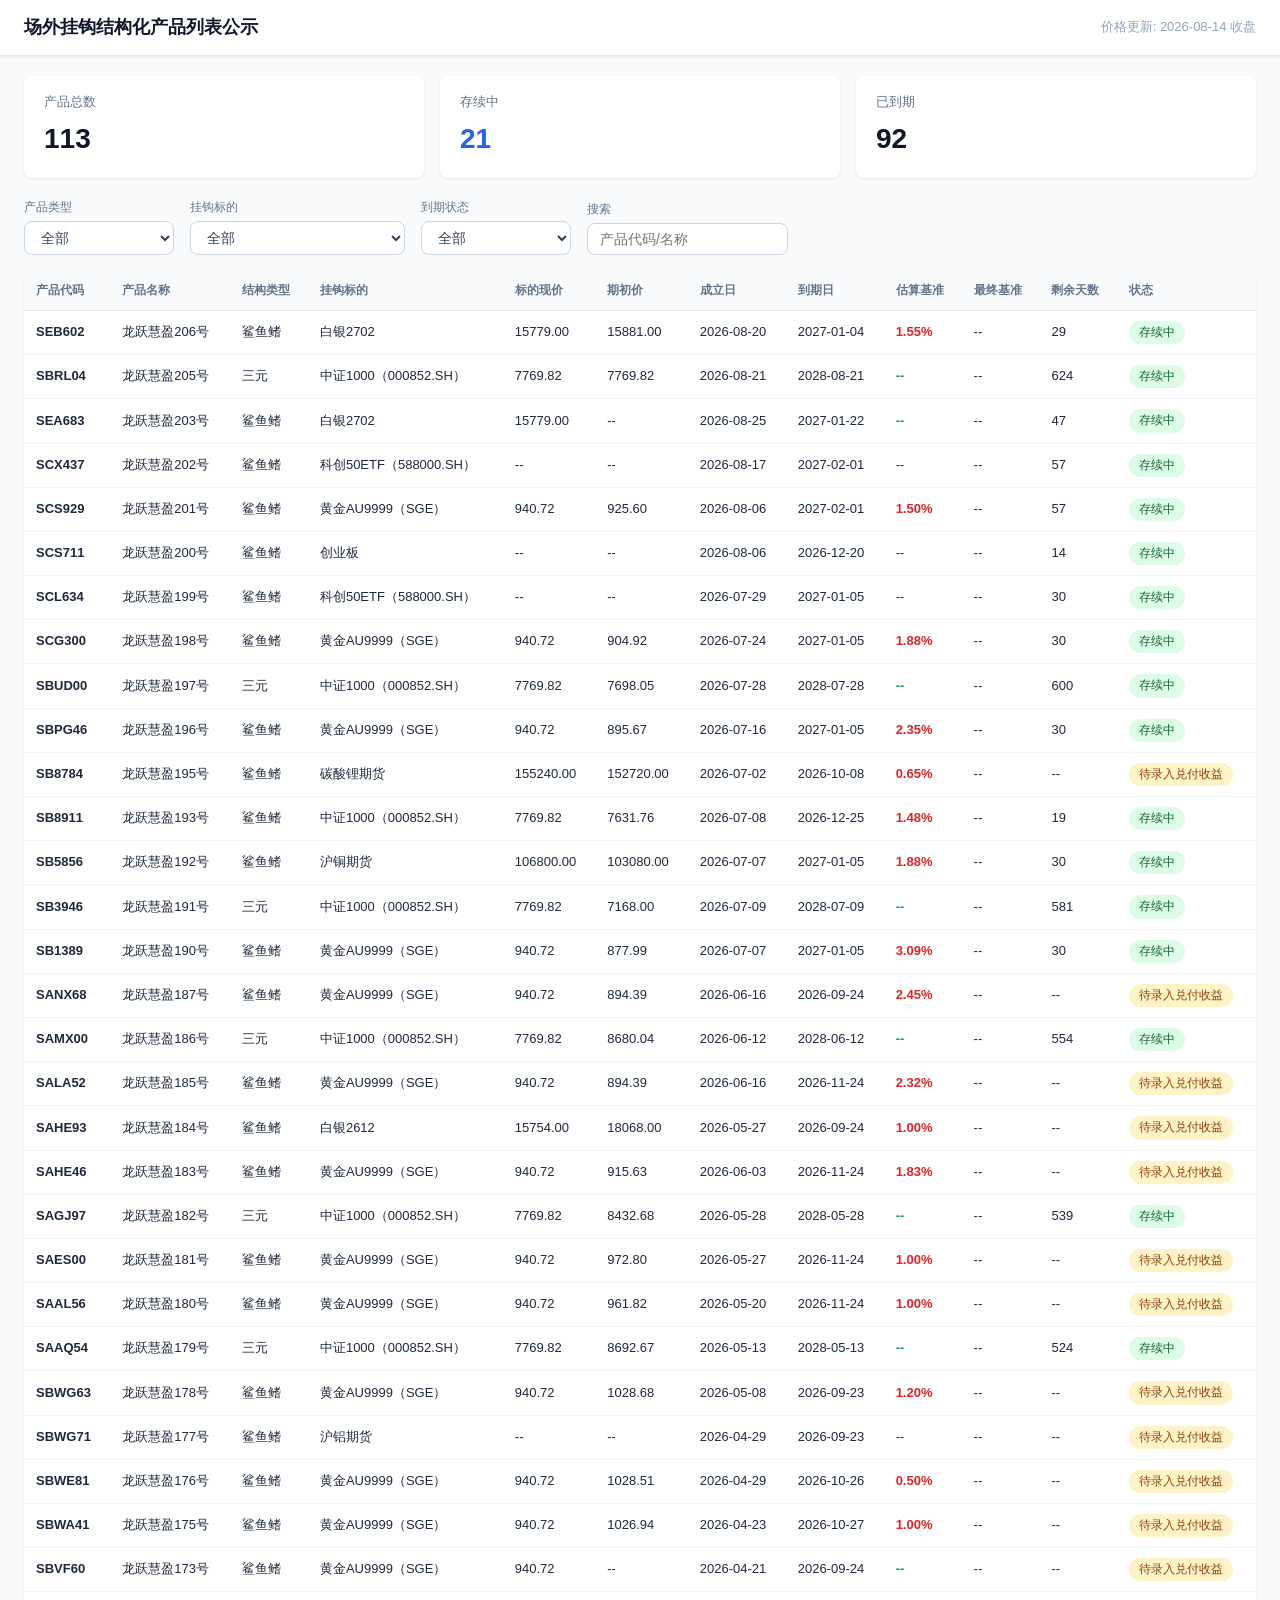
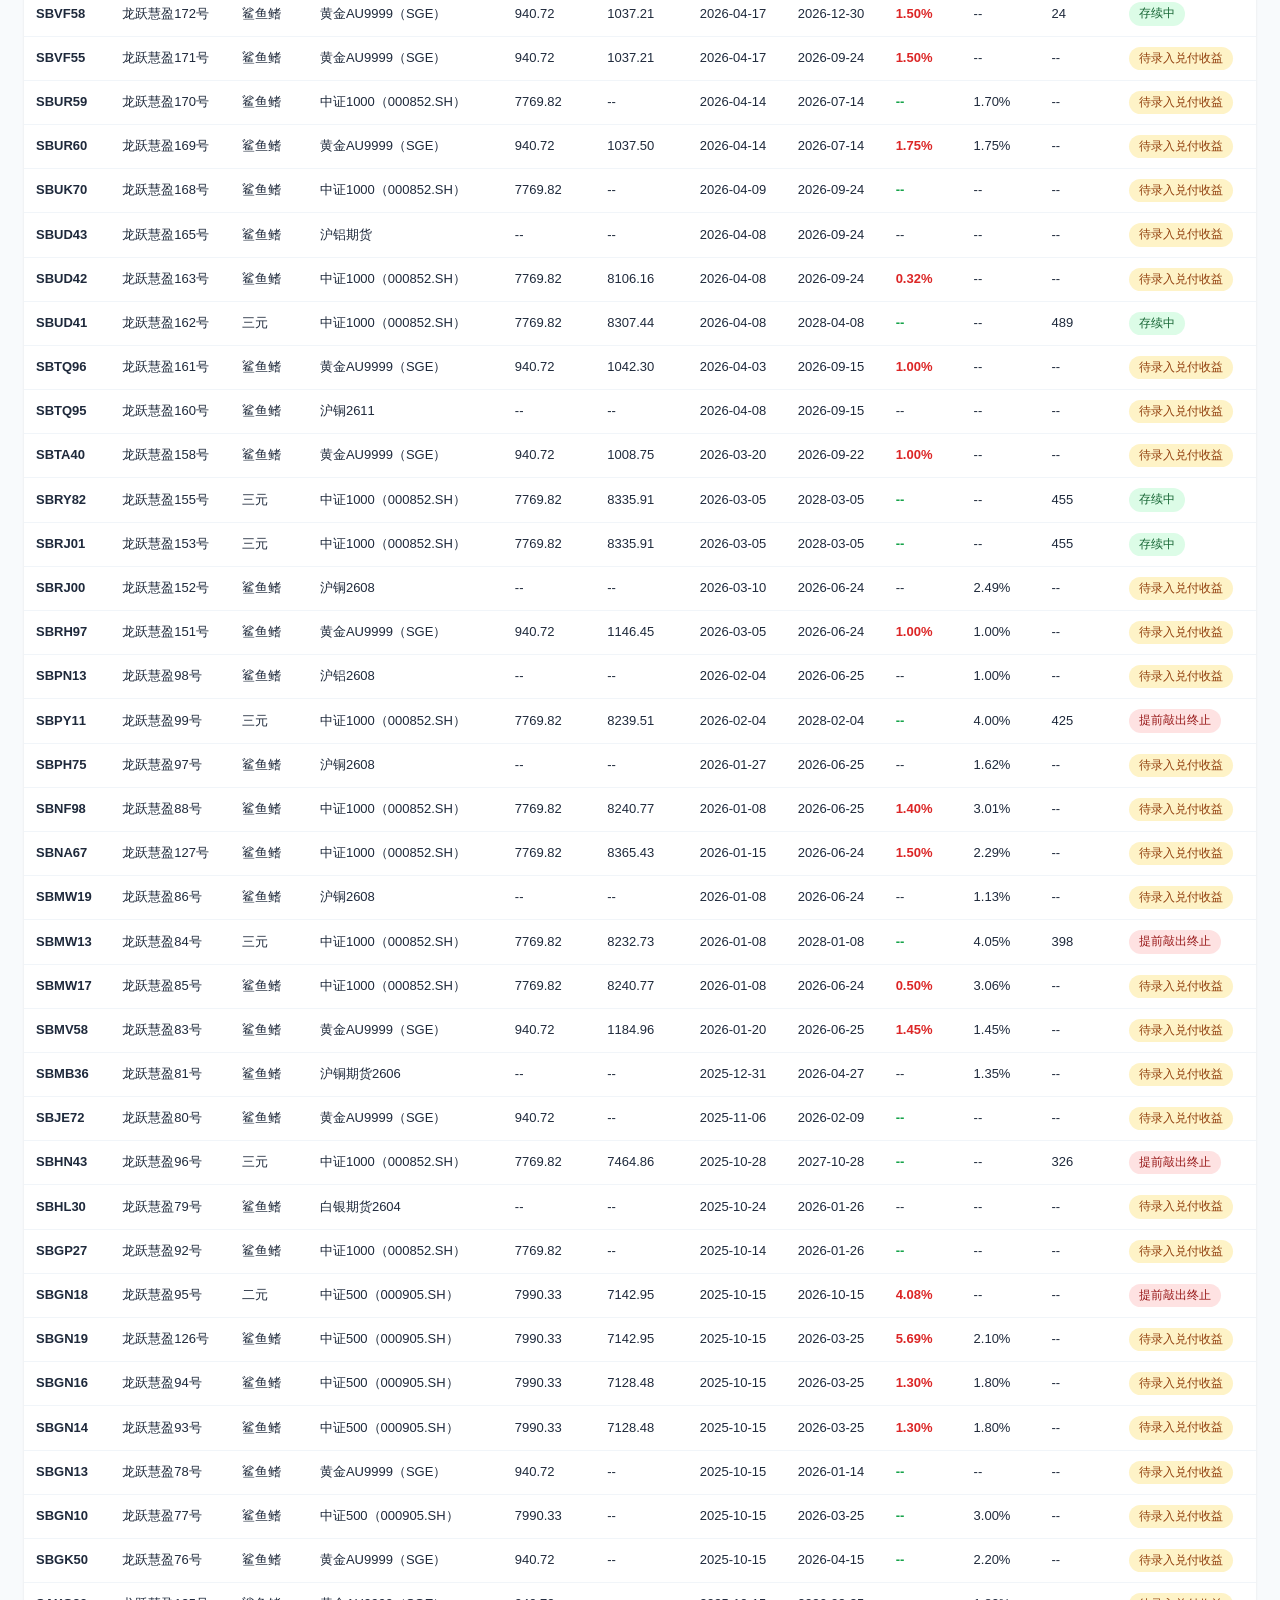
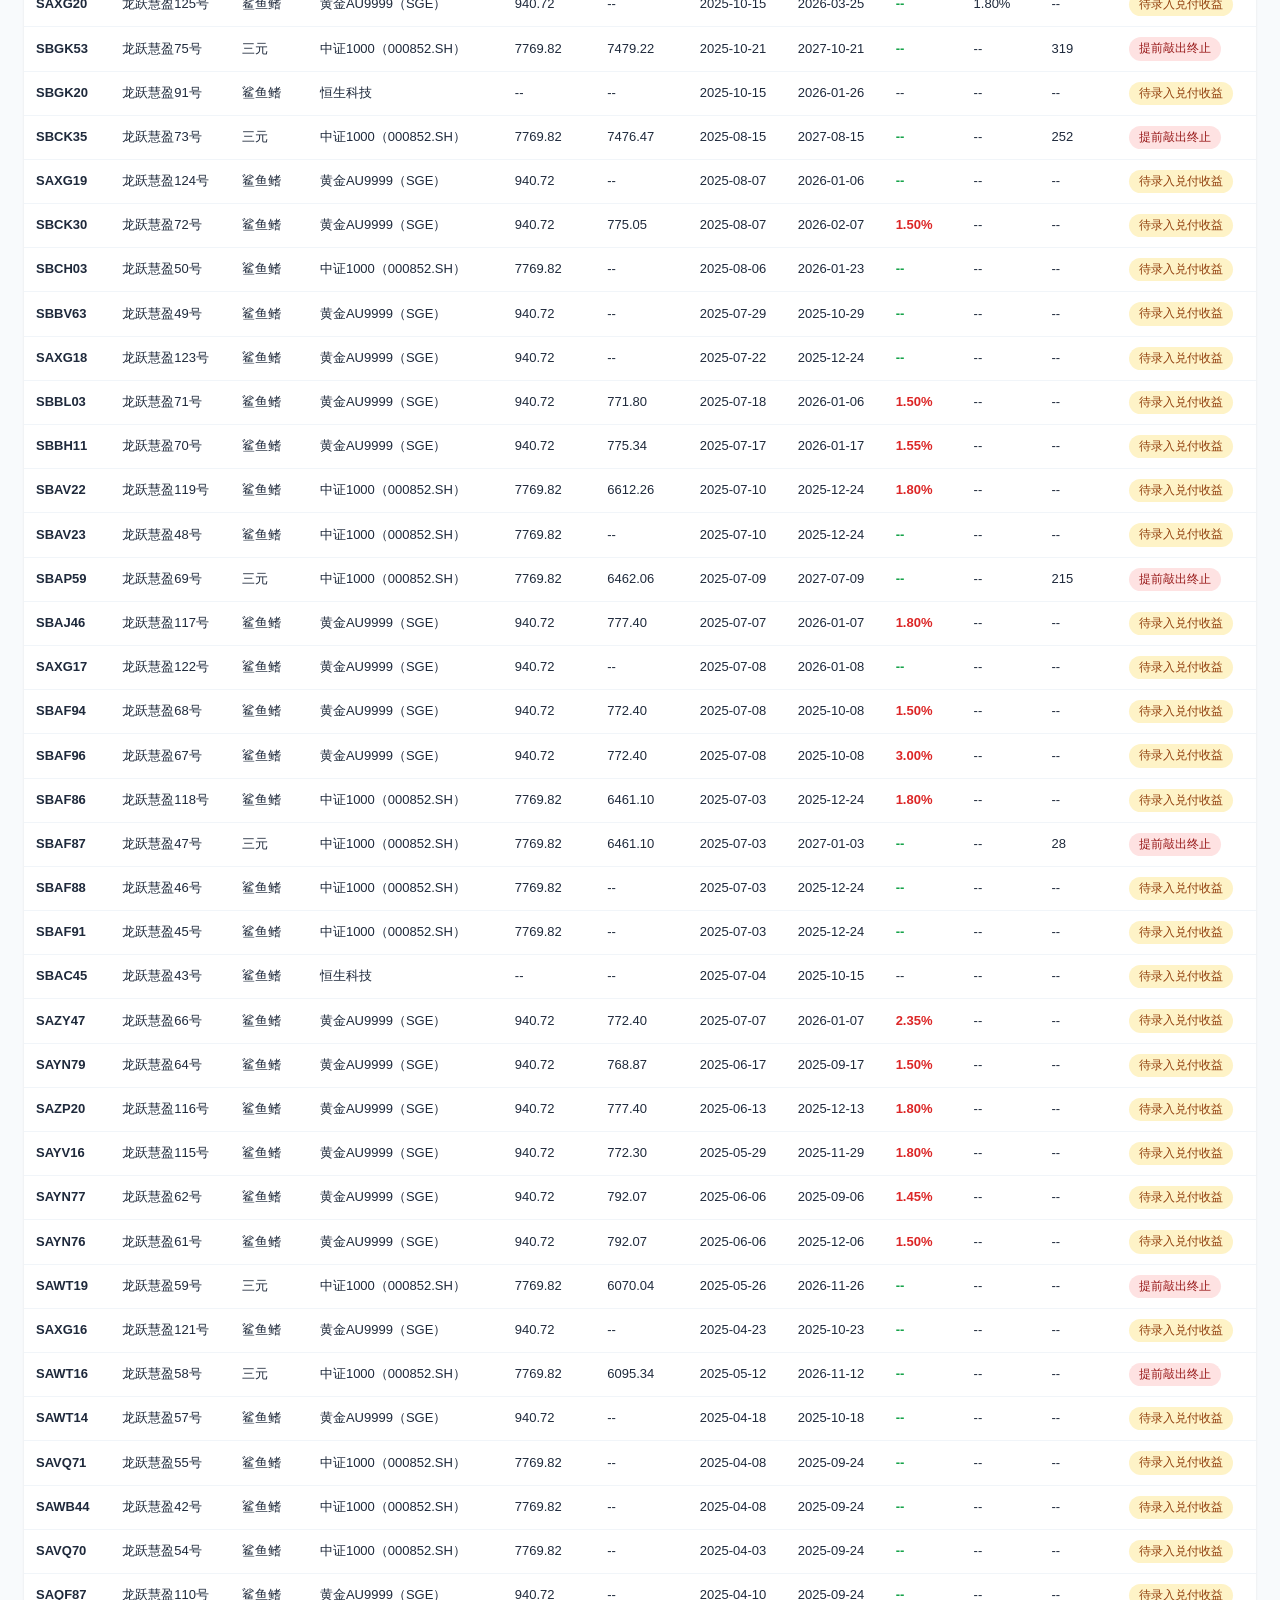
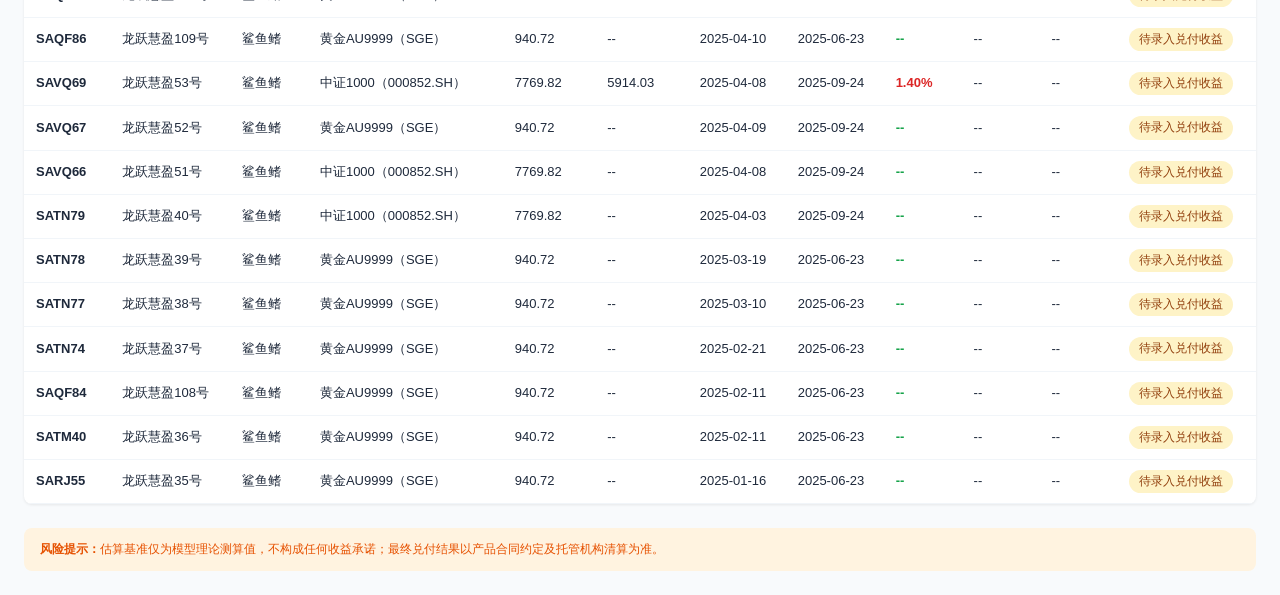
==== frontend/invest/investor_list.html @ 0ec45497 "feat: 投资者列表页UI升级（统计卡片、筛选、排序），详情页增加障碍可视化" ====
<!DOCTYPE html>
<html lang="zh-CN">
<head>
  <meta charset="UTF-8">
  <meta name="viewport" content="width=device-width, initial-scale=1.0">
  <title>产品列表公示</title>
  <style>
    :root {
      --primary:#2563eb;--primary-dark:#1d4ed8;
      --success:#16a34a;--danger:#dc2626;--warning:#f59e0b;
      --g50:#f8fafc;--g100:#f1f5f9;--g200:#e2e8f0;--g300:#cbd5e1;
      --g400:#94a3b8;--g500:#64748b;--g600:#475569;--g700:#334155;
      --g800:#1e293b;--g900:#0f172a;
      --r:8px;--sh:0 1px 3px rgba(0,0,0,.08);--shm:0 4px 6px -1px rgba(0,0,0,.1);
    }
    *{margin:0;padding:0;box-sizing:border-box}
    body{font-family:-apple-system,BlinkMacSystemFont,"Segoe UI","PingFang SC","Microsoft YaHei",sans-serif;background:var(--g50);color:var(--g800);line-height:1.6;min-height:100vh}
    .header{background:#fff;border-bottom:1px solid var(--g200);height:56px;display:flex;align-items:center;justify-content:space-between;padding:0 24px;position:sticky;top:0;z-index:100;box-shadow:var(--sh)}
    .logo{font-size:18px;font-weight:600;color:var(--g900)}
    .header-right{display:flex;align-items:center;gap:12px}
    .update-time{font-size:13px;color:var(--g400)}
    .stats-row{display:grid;grid-template-columns:repeat(3,1fr);gap:16px;padding:20px 24px}
    .stat-card{background:#fff;border-radius:var(--r);padding:16px 20px;box-shadow:var(--sh)}
    .stat-label{font-size:13px;color:var(--g500);margin-bottom:4px}
    .stat-value{font-size:28px;font-weight:700;color:var(--g900)}
    .stat-active{color:var(--primary)}
    .filter-bar{display:flex;gap:16px;padding:0 24px 16px;align-items:flex-end;flex-wrap:wrap}
    .filter-group{display:flex;flex-direction:column;gap:4px}
    .filter-group label{font-size:12px;color:var(--g500);font-weight:500}
    .filter-group select,.filter-group input{padding:7px 12px;border:1px solid var(--g300);border-radius:var(--r);font-size:14px;background:#fff;color:var(--g700);min-width:150px;outline:none}
    .filter-group select:focus,.filter-group input:focus{border-color:var(--primary);box-shadow:0 0 0 3px rgba(37,99,235,.1)}
    .table-section{padding:0 24px 24px;overflow-x:auto}
    .product-table{width:100%;border-collapse:collapse;background:#fff;border-radius:var(--r);overflow:hidden;box-shadow:var(--sh)}
    .product-table th{background:var(--g50);padding:10px 12px;text-align:left;font-size:12px;font-weight:600;color:var(--g500);border-bottom:1px solid var(--g200);cursor:pointer;user-select:none;white-space:nowrap}
    .product-table th:hover{color:var(--primary)}
    .product-table td{padding:10px 12px;font-size:13px;border-bottom:1px solid var(--g100);white-space:nowrap}
    .product-table tbody tr{cursor:pointer;transition:background .2s}
    .product-table tbody tr:hover{background:var(--g50)}
    .empty-msg{text-align:center;color:var(--g400);padding:40px!important;font-size:15px}
    .ret-pos{color:var(--danger);font-weight:600}
    .ret-neg{color:var(--success);font-weight:600}
    .ret-zero{color:var(--g400)}
    .tag{display:inline-block;padding:2px 10px;border-radius:12px;font-size:12px;font-weight:500}
    .tag-green{background:#dcfce7;color:#166534}
    .tag-red{background:#fee2e2;color:#991b1b}
    .tag-yellow{background:#fef3c7;color:#92400e}
    .tag-gray{background:var(--g100);color:var(--g500)}
    .risk-tip{margin:0 24px 24px;padding:12px 16px;background:#fff3e0;border-radius:var(--r);font-size:12px;color:#e65100}
    #loading{text-align:center;padding:60px;color:var(--g400);font-size:15px}
    @media(max-width:768px){.stats-row{grid-template-columns:repeat(2,1fr);gap:10px;padding:12px 16px}.stat-value{font-size:22px}.filter-bar{padding:0 16px 12px}.table-section{padding:0 16px 16px}}
  </style>
</head>
<body>

<header class="header">
  <h1 class="logo">场外挂钩结构化产品列表公示</h1>
  <div class="header-right">
    <span class="update-time" id="updateTime">--</span>
  </div>
</header>

<section class="stats-row">
  <div class="stat-card"><div class="stat-label">产品总数</div><div class="stat-value" id="statTotal">--</div></div>
  <div class="stat-card"><div class="stat-label">存续中</div><div class="stat-value stat-active" id="statActive">--</div></div>
  <div class="stat-card"><div class="stat-label">已到期</div><div class="stat-value" id="statMatured">--</div></div>
</section>

<section class="filter-bar">
  <div class="filter-group"><label>产品类型</label>
    <select id="filterType" onchange="applyFilters()">
      <option value="">全部</option>
      <option value="single_shark">鲨鱼鳍</option>
      <option value="binary">二元</option>
      <option value="three_element">三元</option>
    </select>
  </div>
  <div class="filter-group"><label>挂钩标的</label>
    <select id="filterUnderlying" onchange="applyFilters()">
      <option value="">全部</option>
    </select>
  </div>
  <div class="filter-group"><label>到期状态</label>
    <select id="filterMatured" onchange="applyFilters()">
      <option value="">全部</option>
      <option value="active">存续中</option>
      <option value="matured">已到期</option>
    </select>
  </div>
  <div class="filter-group"><label>搜索</label>
    <input type="text" id="filterSearch" placeholder="产品代码/名称" oninput="applyFilters()">
  </div>
</section>

<section class="table-section">
  <table class="product-table">
    <thead><tr>
      <th onclick="sortTable('product_code')">产品代码</th>
      <th onclick="sortTable('product_name')">产品名称</th>
      <th onclick="sortTable('product_type')">结构类型</th>
      <th onclick="sortTable('underlying')">挂钩标的</th>
      <th onclick="sortTable('underlying_price')">标的现价</th>
      <th onclick="sortTable('initial_price')">期初价</th>
      <th onclick="sortTable('establish_date')">成立日</th>
      <th onclick="sortTable('contract_maturity_date')">到期日</th>
      <th onclick="sortTable('estimated_return')">估算基准</th>
      <th onclick="sortTable('performance_base')">最终基准</th>
      <th onclick="sortTable('days_to_maturity')">剩余天数</th>
      <th onclick="sortTable('status')">状态</th>
    </tr></thead>
    <tbody id="tableBody"><tr><td colspan="12" class="empty-msg">加载中...</td></tr></tbody>
  </table>
</section>

<div class="risk-tip">
  <strong>风险提示：</strong>估算基准仅为模型理论测算值，不构成任何收益承诺；最终兑付结果以产品合同约定及托管机构清算为准。
</div>

<script type="module">
  import {
    getProductStatusInfo,
    formatPercentShow,
    formatPriceShow,
    getEstimatedDisplay,
    formatUnderlying,
    formatProductName,
    isProductMatured
  } from "../../backend/common.util.js";
  import { TYPE_LABEL } from "../../backend/constant.js";

  let productsData = { products: [], underlyings: {} };
  let prices = {};
  let initialPrices = {};
  let displayList = [];
  let currentSort = { field: '', asc: true };

  // 获取标的akshare代码
  function getUnderlyingCode(name) {
    if (productsData.underlyings[name]?.code) return productsData.underlyings[name].code;
    return null;
  }

  // 加载数据
  async function loadData() {
    try {
      const prodResp = await fetch('../../backend/products.json?t=' + Date.now());
      if (prodResp.ok) productsData = await prodResp.json();

      const priceResp = await fetch('../../backend/prices.json?t=' + Date.now());
      if (priceResp.ok) prices = await priceResp.json();

      const initResp = await fetch('../../backend/initial_prices.json?t=' + Date.now());
      if (initResp.ok) initialPrices = await initResp.json();

      // 显示更新时间
      const priceTime = Object.values(prices)[0]?.time;
      if (priceTime) document.getElementById('updateTime').textContent = '价格更新: ' + priceTime;
    } catch(e) {
      console.warn('加载数据失败:', e);
    }
  }

  // 计算剩余天数
  function calcDaysToMaturity(maturityDate) {
    if (!maturityDate) return null;
    const today = new Date();
    const mature = new Date(maturityDate);
    const diff = Math.ceil((mature - today) / (1000 * 60 * 60 * 24));
    return diff > 0 ? diff : null;
  }

  // 构建标的筛选器
  function buildUnderlyingFilter() {
    const names = [...new Set(productsData.products.map(p => formatUnderlying(p.underlying)))];
    const sel = document.getElementById('filterUnderlying');
    sel.innerHTML = '<option value="">全部</option>' + names.map(n => `<option value="${n}">${n}</option>`).join('');
  }

  // 应用筛选
  function applyFilters() {
    const type = document.getElementById('filterType').value;
    const underlying = document.getElementById('filterUnderlying').value;
    const maturedFilter = document.getElementById('filterMatured').value;
    const search = document.getElementById('filterSearch').value.toLowerCase();
    const today = new Date().toISOString().split('T')[0];

    displayList = productsData.products.map(prod => {
      // 更新价格
      const code = getUnderlyingCode(prod.underlying);
      if (code && prices[code]?.price) prod.underlying_price = prices[code].price;
      if (initialPrices[prod.product_code]?.price) prod.initial_price = initialPrices[prod.product_code].price;
      
      const statusObj = getProductStatusInfo(prod, today);
      const matured = isProductMatured(prod, today);
      
      return {
        ...prod,
        underlying_display: formatUnderlying(prod.underlying),
        initial_price: initialPrices[prod.product_code]?.price || null,
        estimated_return: getEstimatedDisplay(prod, initialPrices[prod.product_code]?.price),
        days_to_maturity: calcDaysToMaturity(prod.contract_maturity_date),
        status: statusObj.text,
        status_class: statusObj.className,
        is_matured: matured
      };
    }).filter(p => {
      if (type && p.product_type !== type) return false;
      if (underlying && p.underlying_display !== underlying) return false;
      if (search && !(`${p.product_code} ${p.product_name}`.toLowerCase().includes(search))) return false;
      if (maturedFilter === 'matured' && !p.is_matured) return false;
      if (maturedFilter === 'active' && p.is_matured) return false;
      return true;
    });

    updateStats();
    renderTable();
  }

  // 更新统计
  function updateStats() {
    const today = new Date().toISOString().split('T')[0];
    const all = productsData.products;
    const total = all.length;
    const matured = all.filter(p => isProductMatured(p, today)).length;
    const active = total - matured;

    document.getElementById('statTotal').textContent = total;
    document.getElementById('statActive').textContent = active;
    document.getElementById('statMatured').textContent = matured;
  }

  // 渲染表格
  function renderTable() {
    const tbody = document.getElementById('tableBody');
    if (!displayList.length) {
      tbody.innerHTML = '<tr><td colspan="12" class="empty-msg">暂无匹配的产品</td></tr>';
      return;
    }

    tbody.innerHTML = displayList.map(p => {
      const estReturn = p.product_type === 'three_element' ? '--' : p.estimated_return;
      const estClass = p.underlying_price > 0 ? (estReturn.includes('-') ? 'ret-neg' : (estReturn === '0.00%' ? 'ret-zero' : 'ret-pos')) : '';
      
      return `<tr onclick="location.href='investor_view.html?code=${p.product_code}'">
        <td><strong>${p.product_code}</strong></td>
        <td>${formatProductName(p.product_name)}</td>
        <td>${TYPE_LABEL[p.product_type] || '--'}</td>
        <td>${p.underlying_display}</td>
        <td>${formatPriceShow(p.underlying_price)}</td>
        <td>${formatPriceShow(p.initial_price)}</td>
        <td>${p.establish_date || '--'}</td>
        <td>${p.contract_maturity_date || '--'}</td>
        <td class="${estClass}">${estReturn}</td>
        <td>${formatPercentShow(p.performance_base)}</td>
        <td>${p.days_to_maturity || '--'}</td>
        <td><span class="tag ${p.status_class}">${p.status}</span></td>
      </tr>`;
    }).join('');
  }

  // 排序
  function sortTable(field) {
    if (currentSort.field === field) {
      currentSort.asc = !currentSort.asc;
    } else {
      currentSort.field = field;
      currentSort.asc = true;
    }

    displayList.sort((a, b) => {
      let va = a[field], vb = b[field];
      if (va === null || va === undefined) va = '';
      if (vb === null || vb === undefined) vb = '';
      if (typeof va === 'string') {
        return currentSort.asc ? va.localeCompare(vb) : vb.localeCompare(va);
      }
      return currentSort.asc ? (va - vb) : (vb - va);
    });

    renderTable();
  }

  // 暴露排序函数到全局
  window.sortTable = sortTable;
  window.applyFilters = applyFilters;

  // 初始化
  await loadData();
  buildUnderlyingFilter();
  applyFilters();
</script>
</body>
</html>
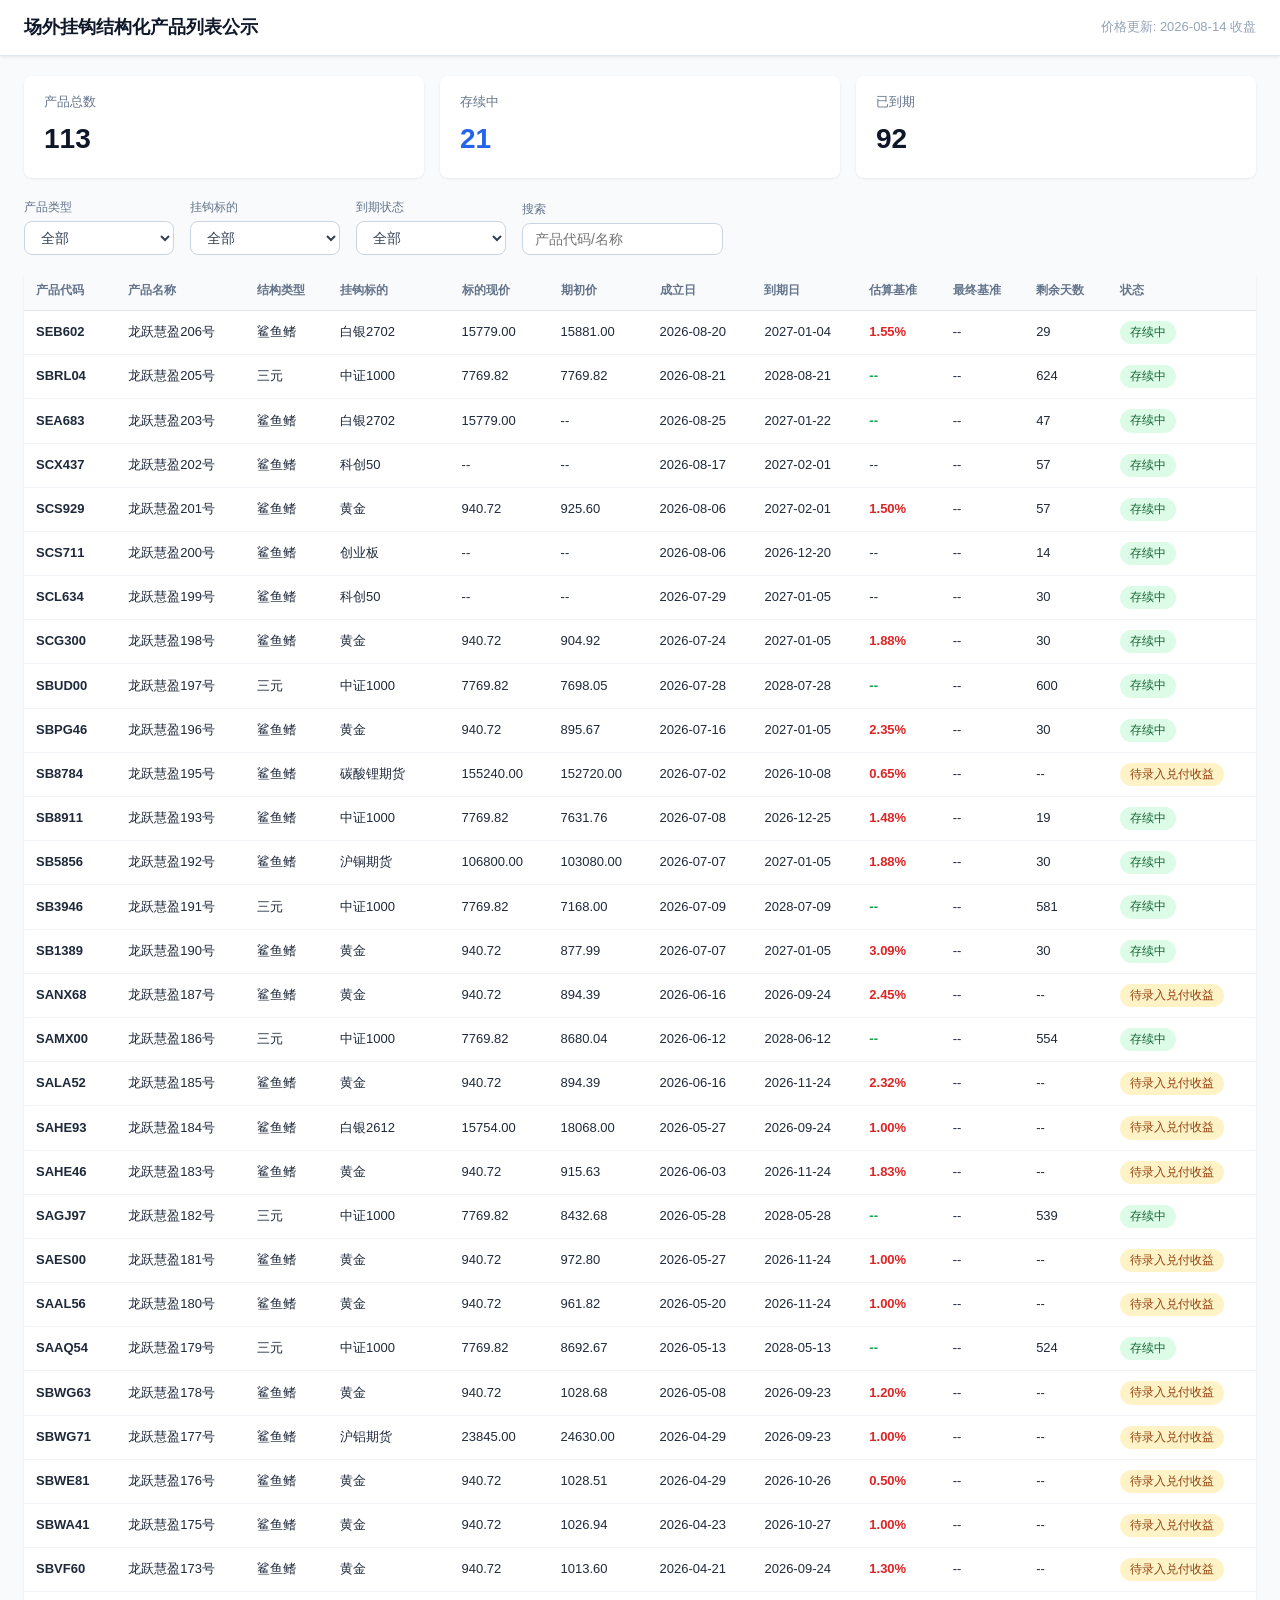
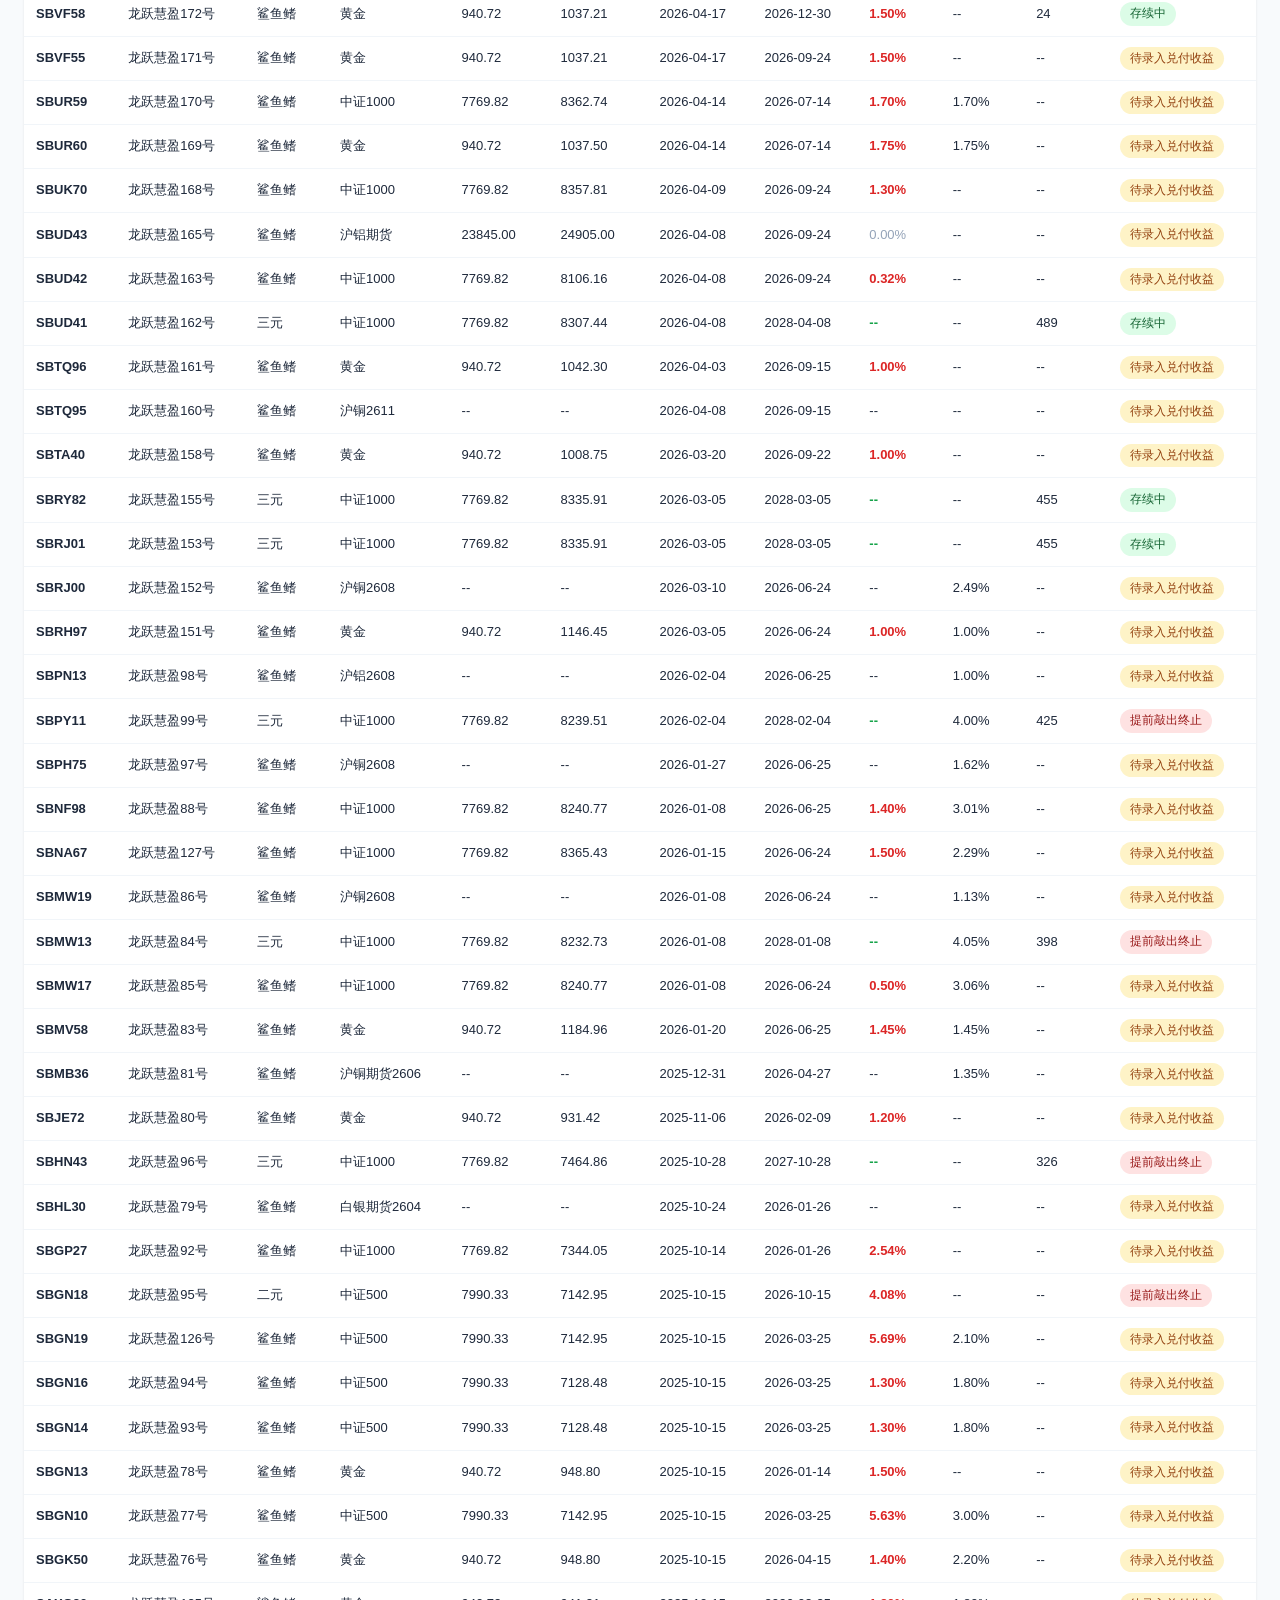
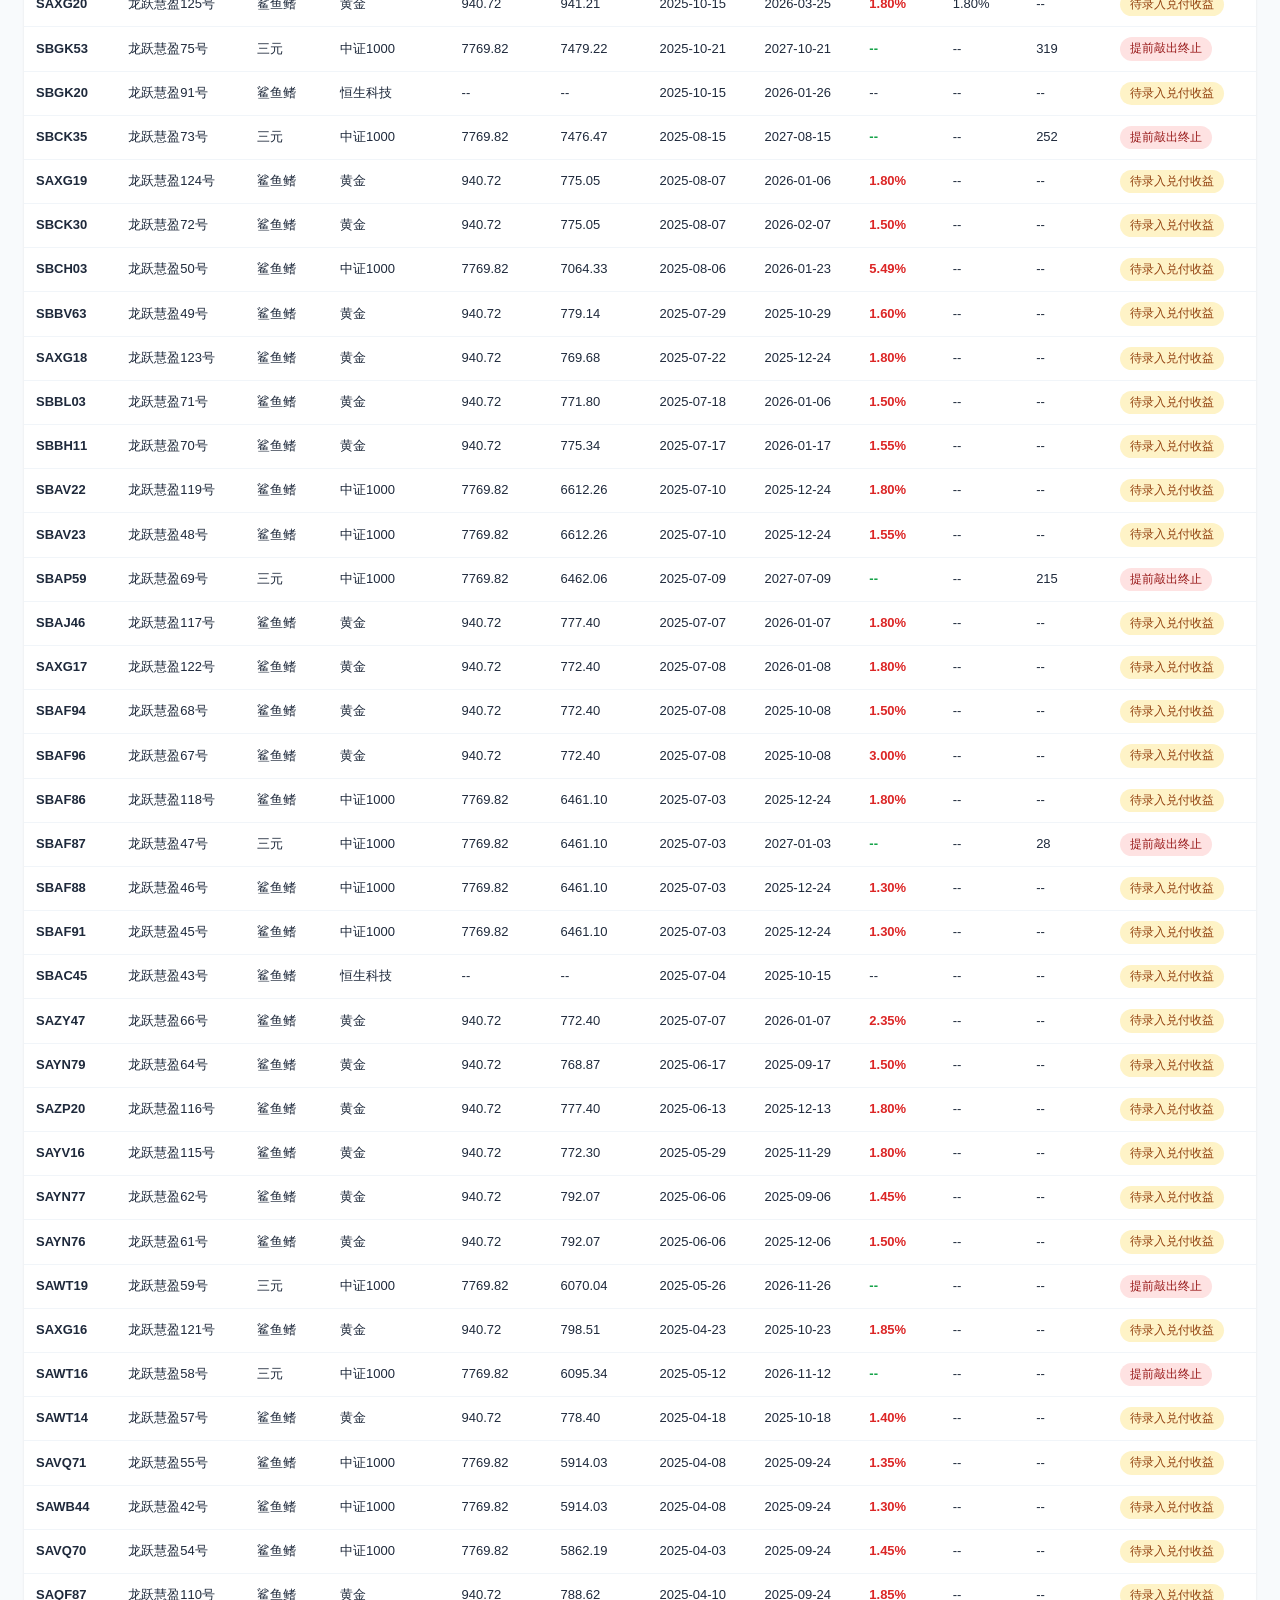
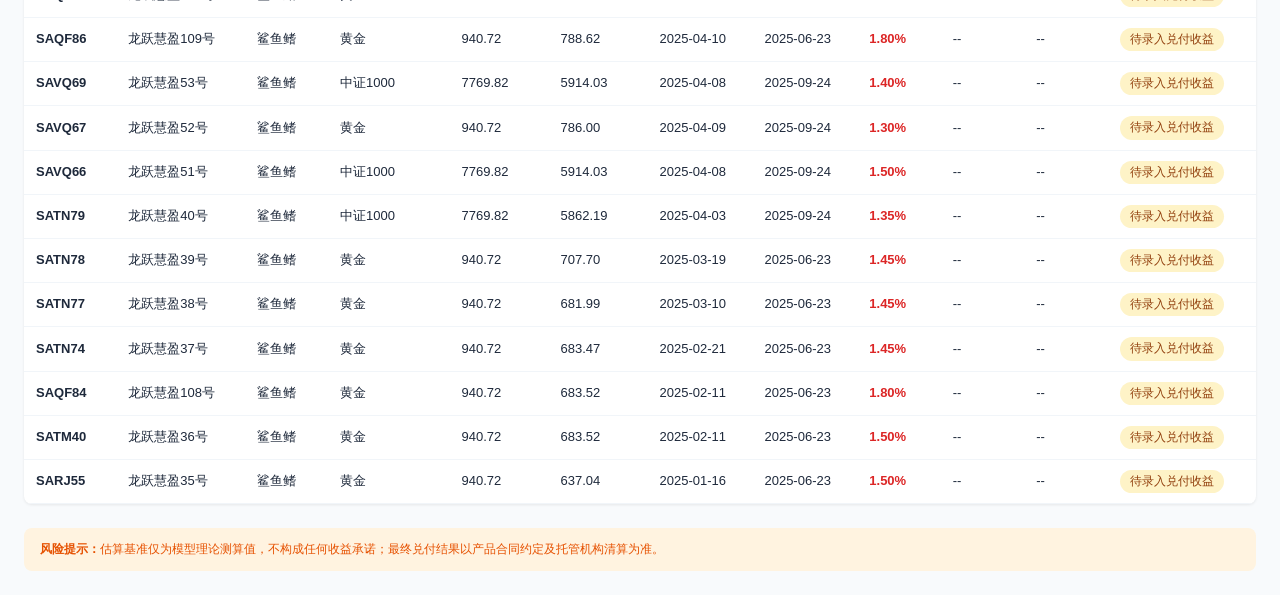
==== commit 7ad8cae7: "fix: 标的展示名去掉括号，修复科创50行情不更新（增加BUILTIN回退查询，标准化underlyings key）" ====
--- a/frontend/invest/investor_list.html
+++ b/frontend/invest/investor_list.html
@@ -125,7 +125,7 @@
     formatProductName,
     isProductMatured
   } from "../../backend/common.util.js";
-  import { TYPE_LABEL } from "../../backend/constant.js";
+  import { TYPE_LABEL, BUILTIN_UNDERLYING_CODES } from "../../backend/constant.js";
 
   let productsData = { products: [], underlyings: {} };
   let prices = {};
@@ -136,6 +136,7 @@
   // 获取标的akshare代码
   function getUnderlyingCode(name) {
     if (productsData.underlyings[name]?.code) return productsData.underlyings[name].code;
+    if (BUILTIN_UNDERLYING_CODES[name]) return BUILTIN_UNDERLYING_CODES[name];
     return null;
   }
 
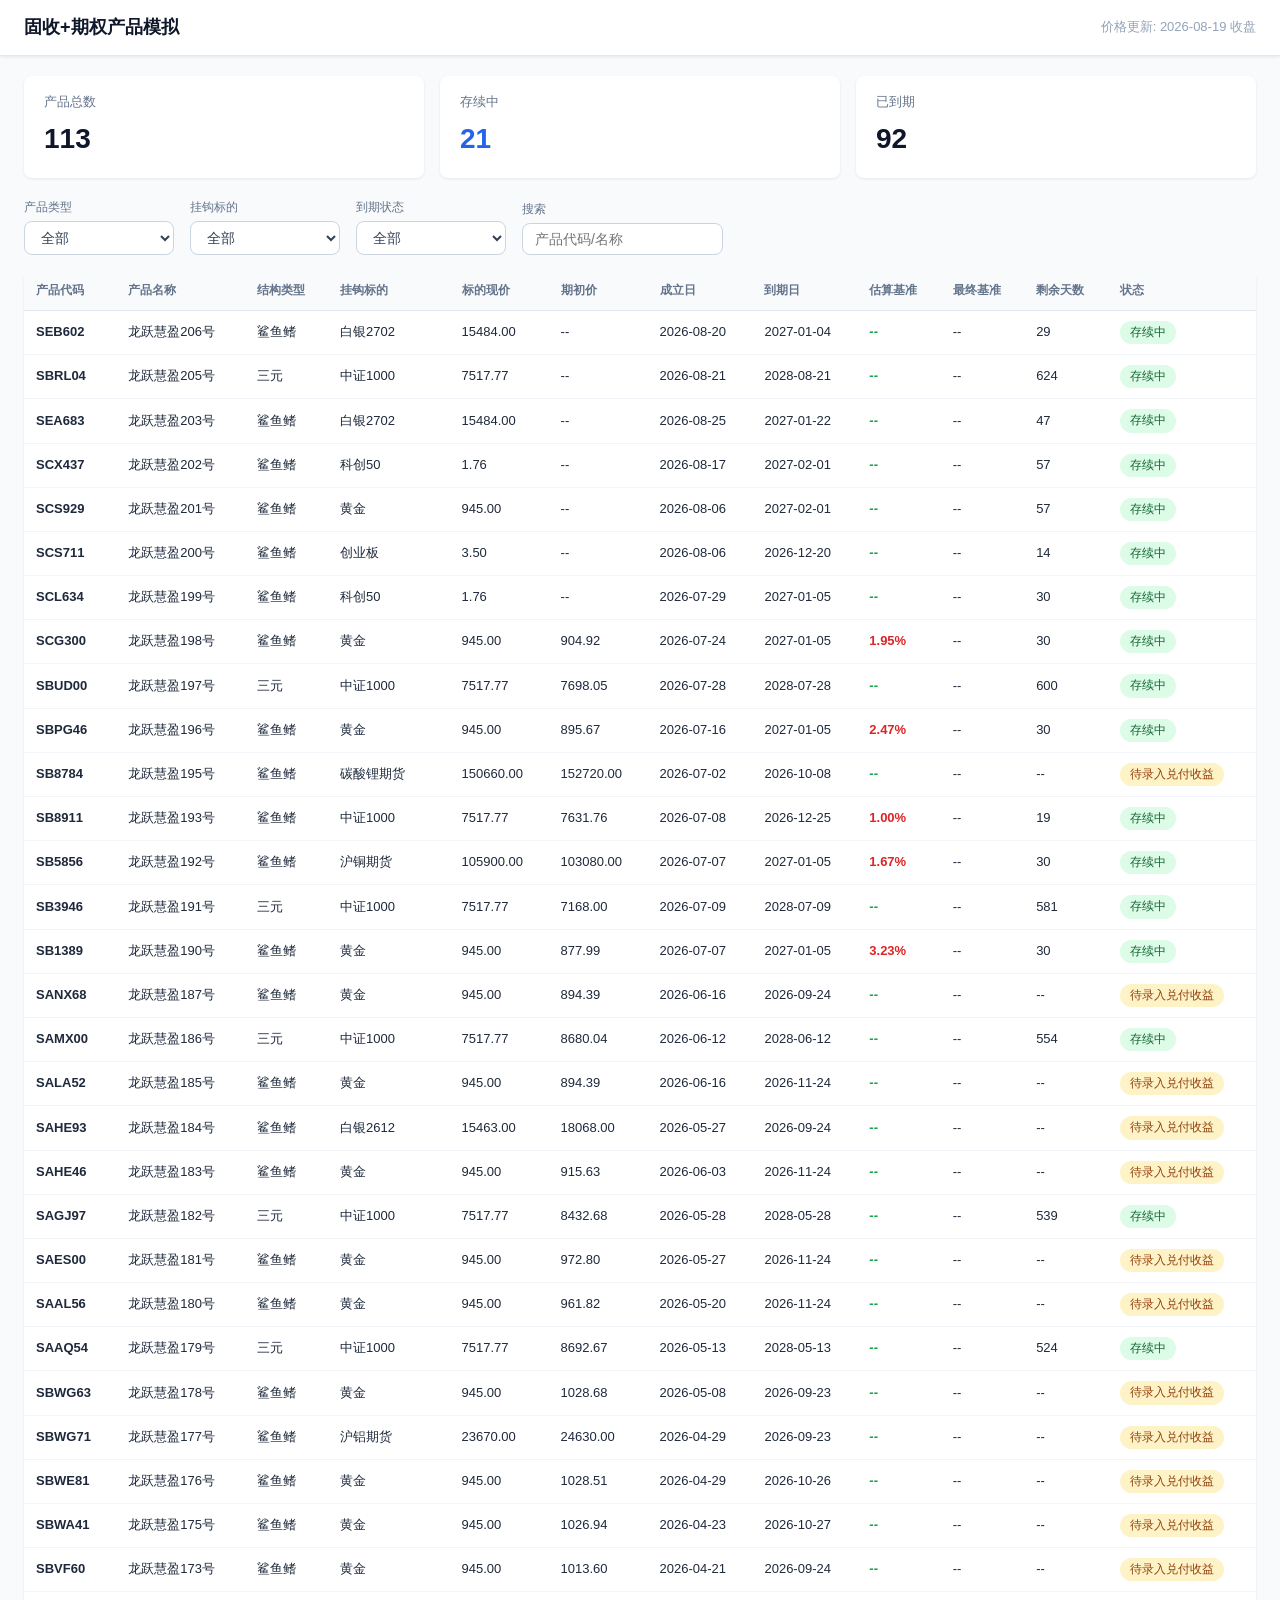
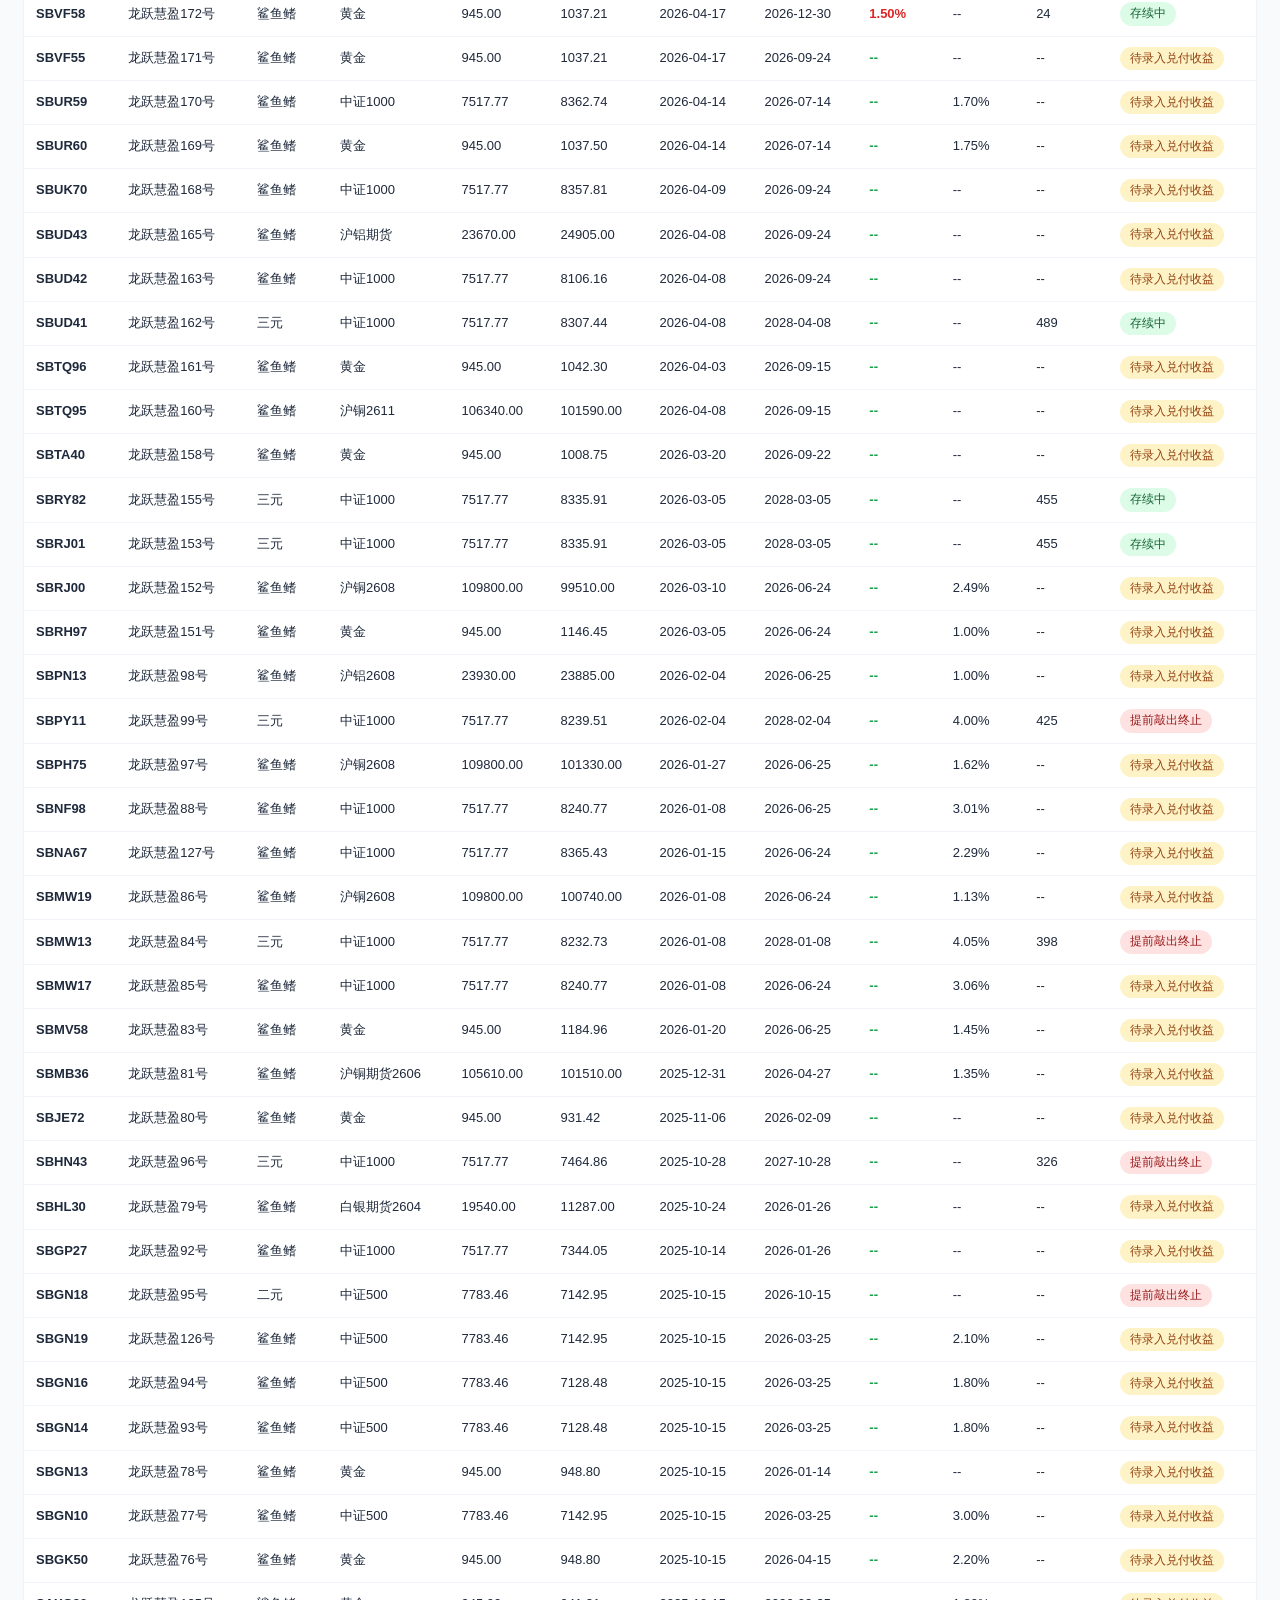
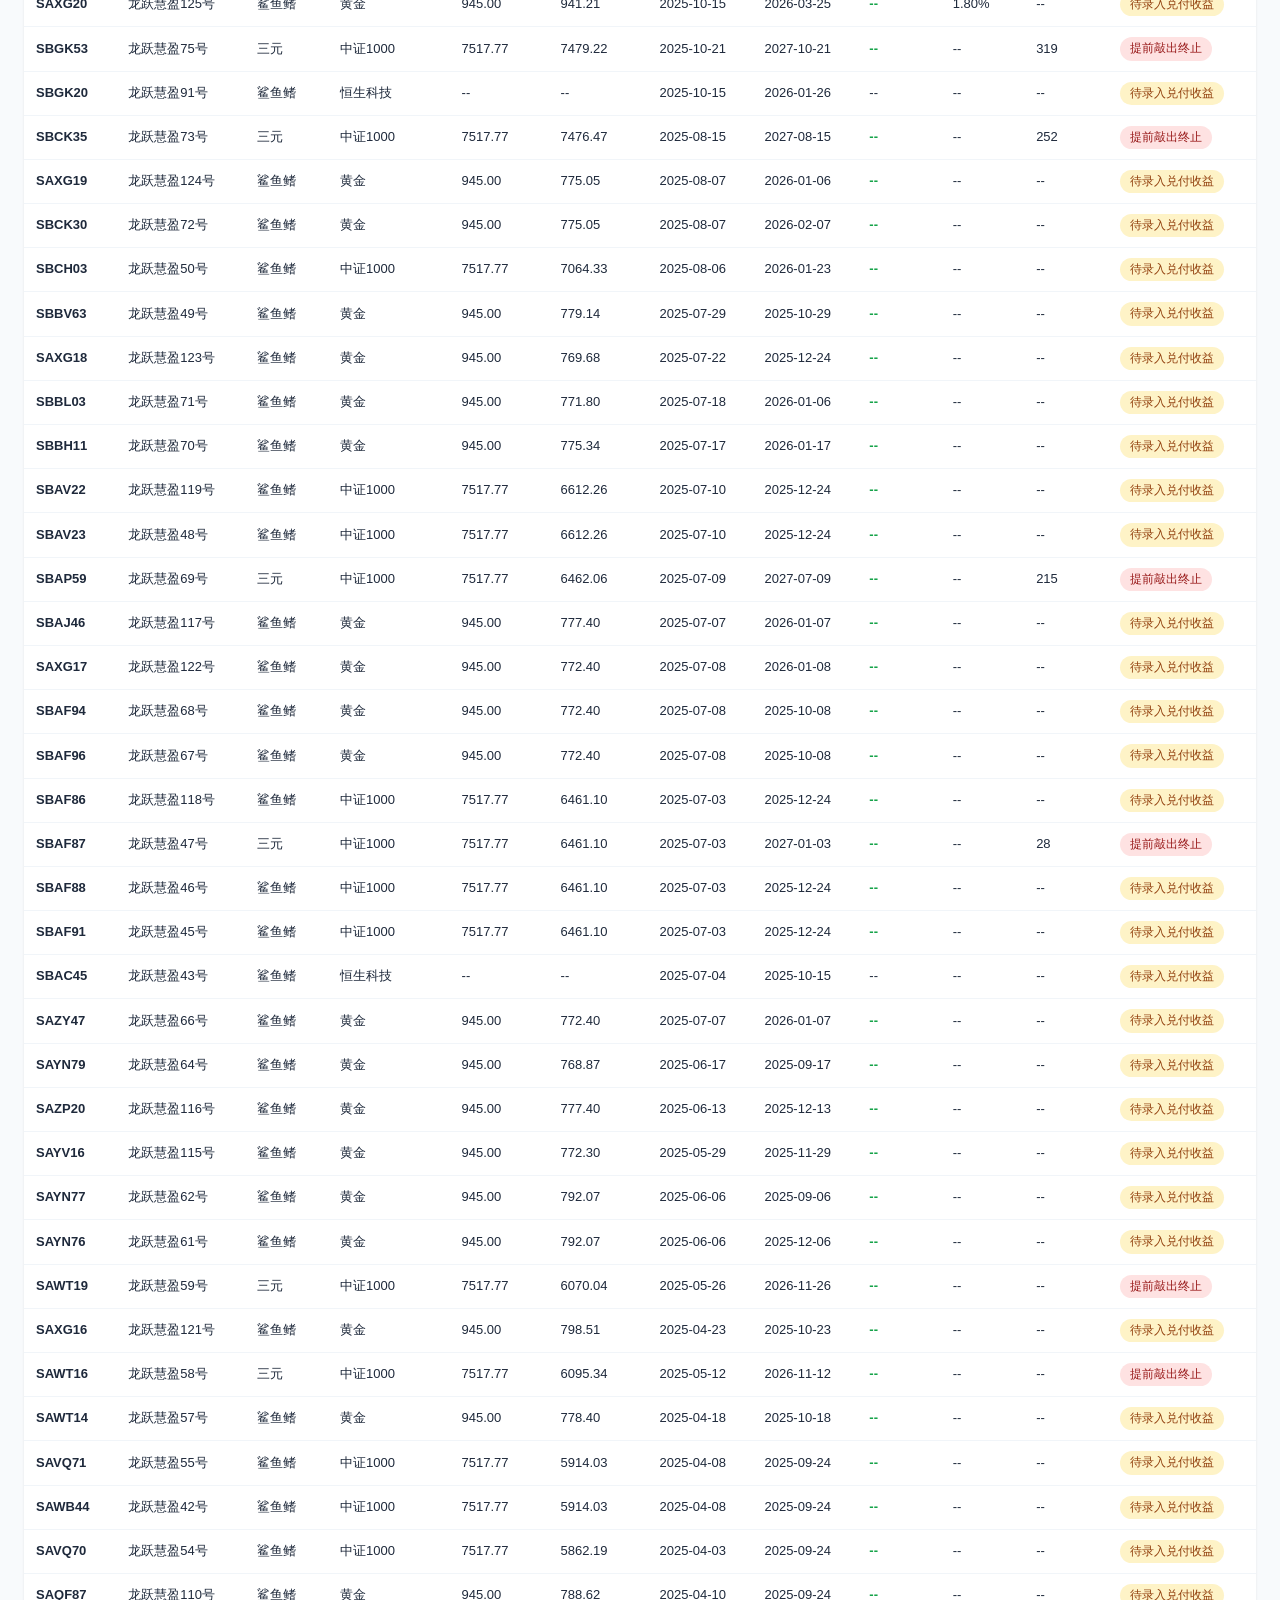
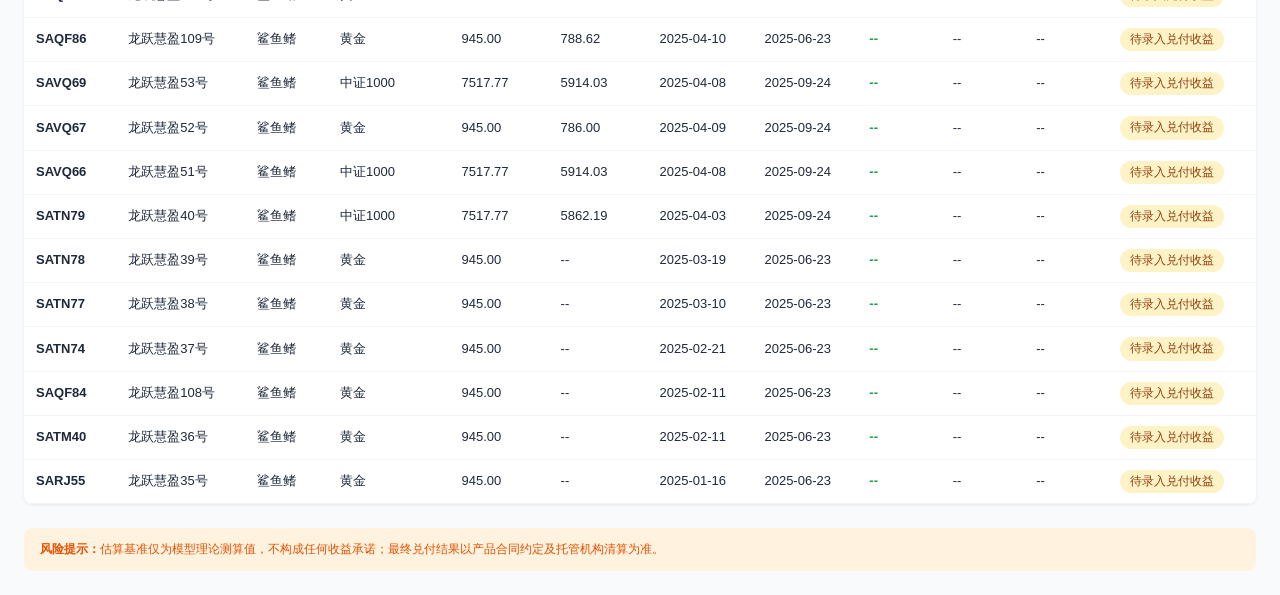
==== commit 949e8b29: "fix: 标题改为固收+期权产品模拟，详情页去标题去序号紧凑布局，已到期产品不计算估算基准" ====
--- a/frontend/invest/investor_list.html
+++ b/frontend/invest/investor_list.html
@@ -53,7 +53,7 @@
 <body>
 
 <header class="header">
-  <h1 class="logo">场外挂钩结构化产品列表公示</h1>
+  <h1 class="logo">固收+期权产品模拟</h1>
   <div class="header-right">
     <span class="update-time" id="updateTime">--</span>
   </div>
@@ -197,7 +197,7 @@
         ...prod,
         underlying_display: formatUnderlying(prod.underlying),
         initial_price: initialPrices[prod.product_code]?.price || null,
-        estimated_return: getEstimatedDisplay(prod, initialPrices[prod.product_code]?.price),
+        estimated_return: matured ? '--' : getEstimatedDisplay(prod, initialPrices[prod.product_code]?.price),
         days_to_maturity: calcDaysToMaturity(prod.contract_maturity_date),
         status: statusObj.text,
         status_class: statusObj.className,
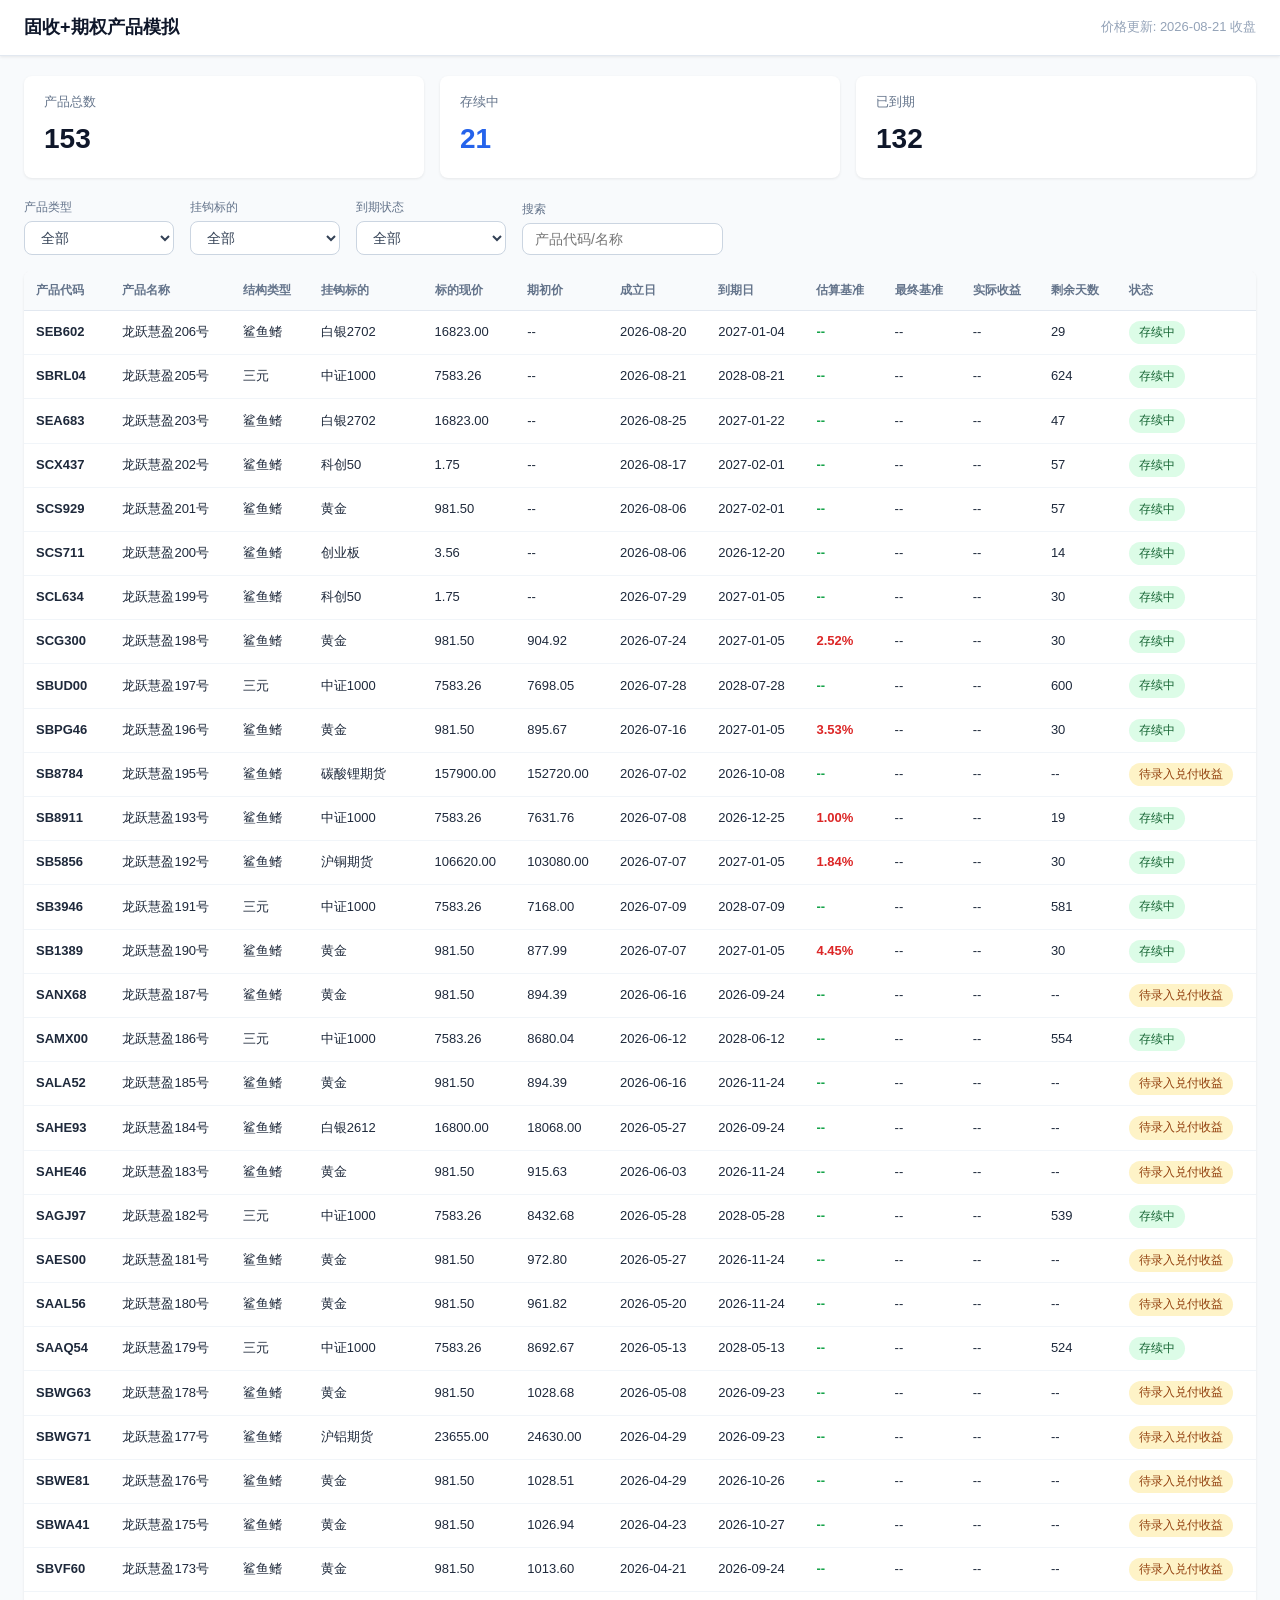
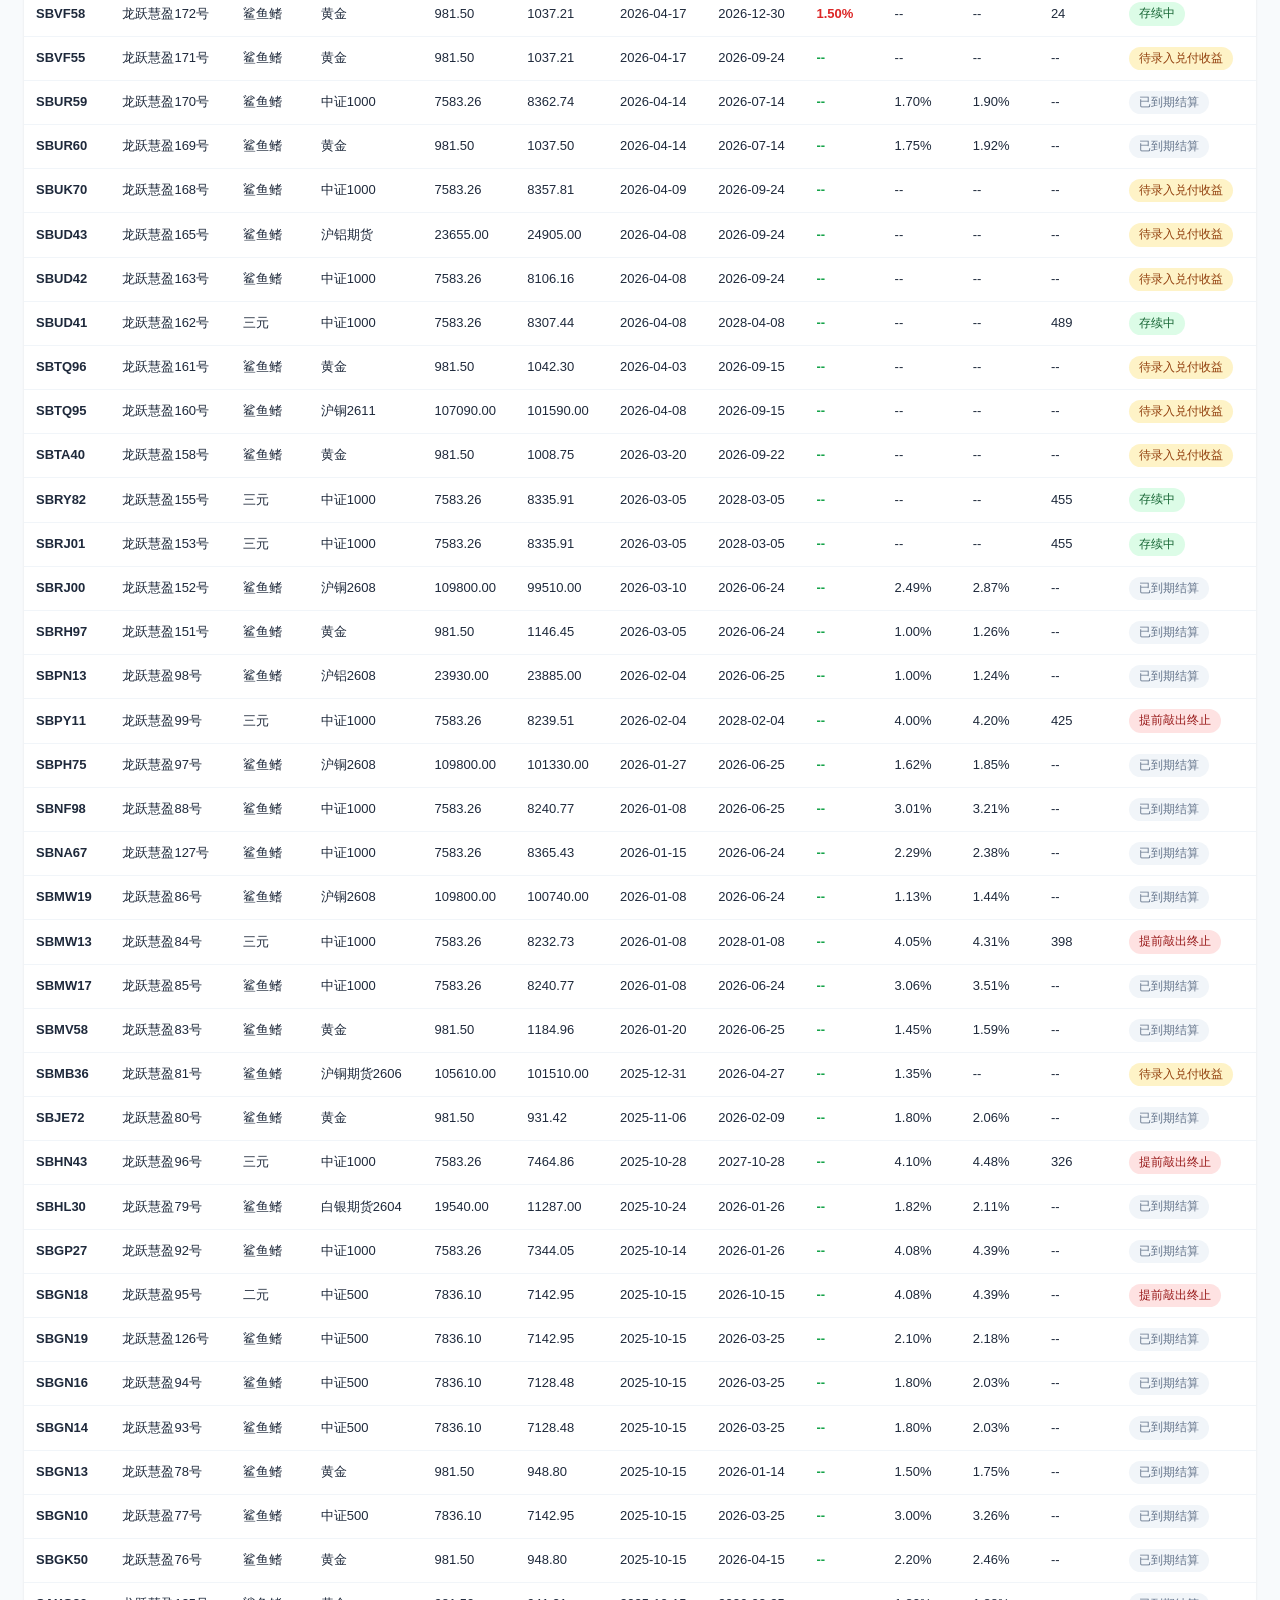
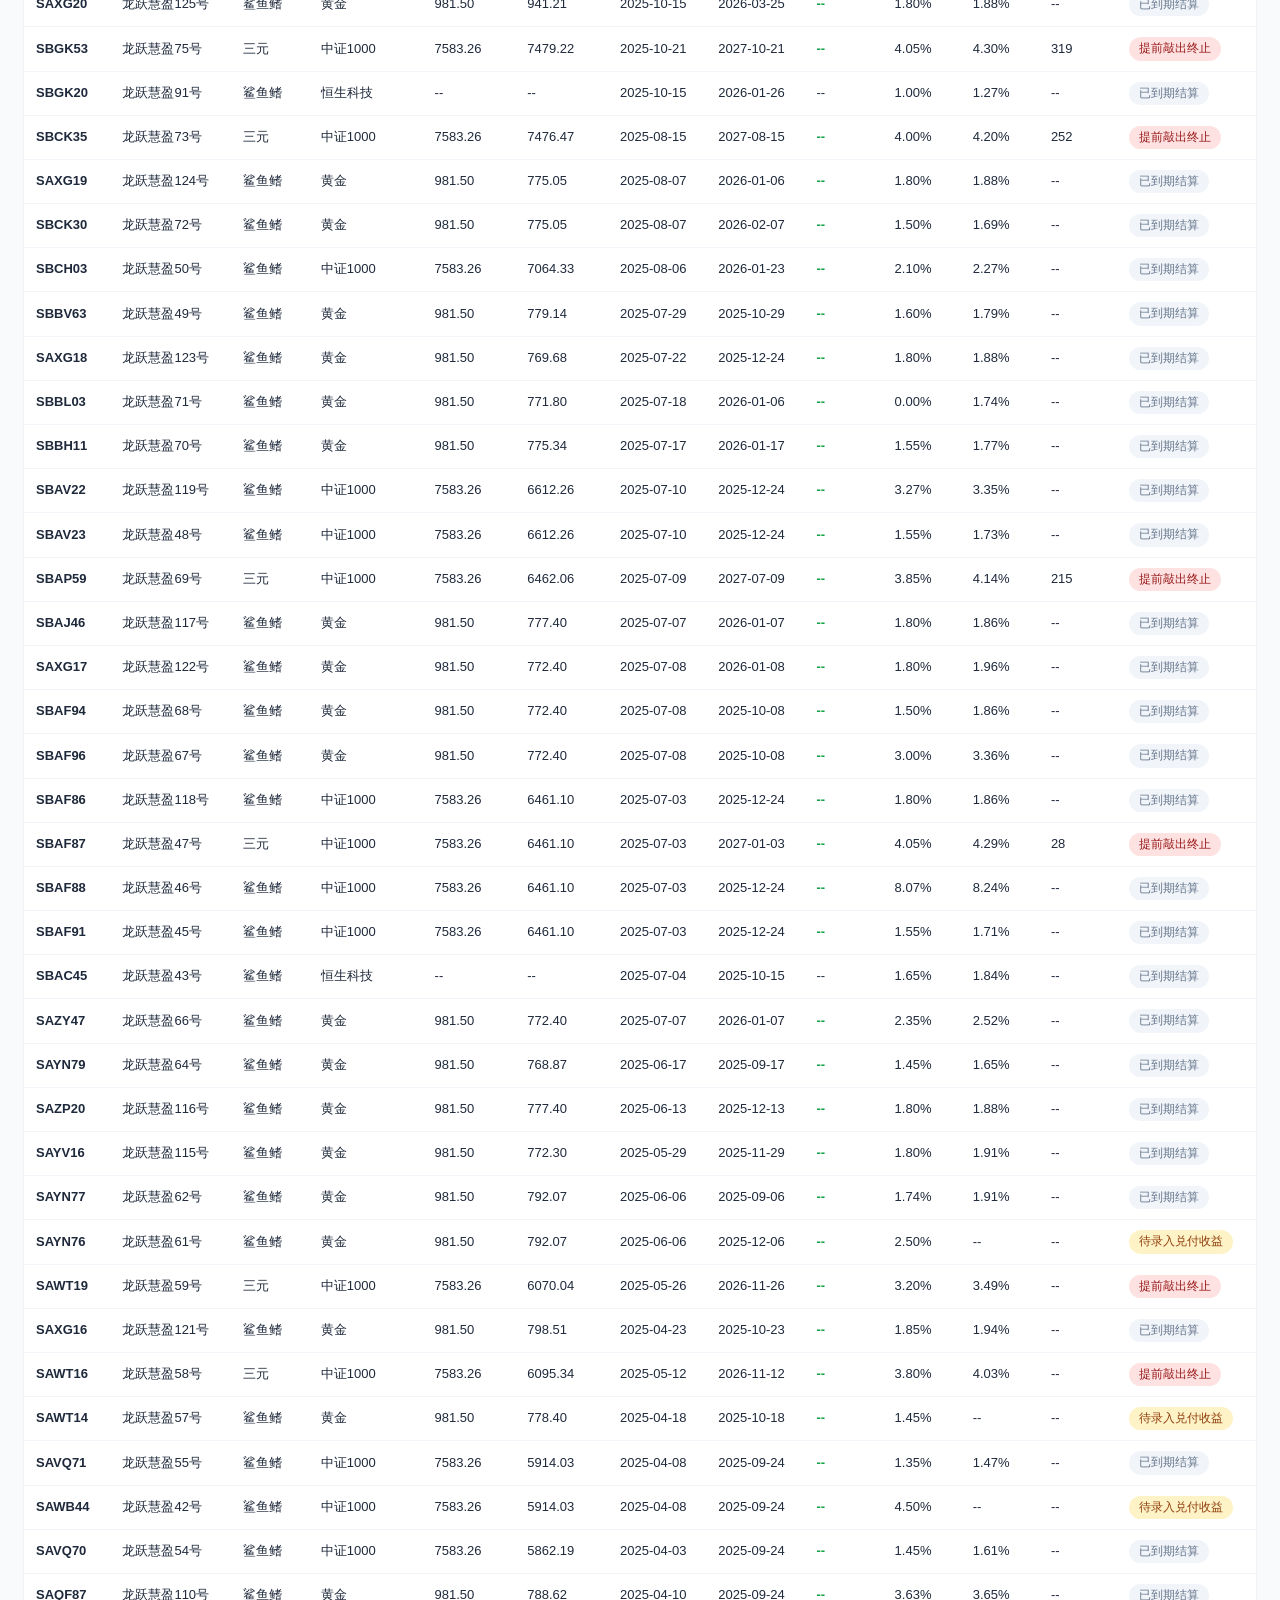
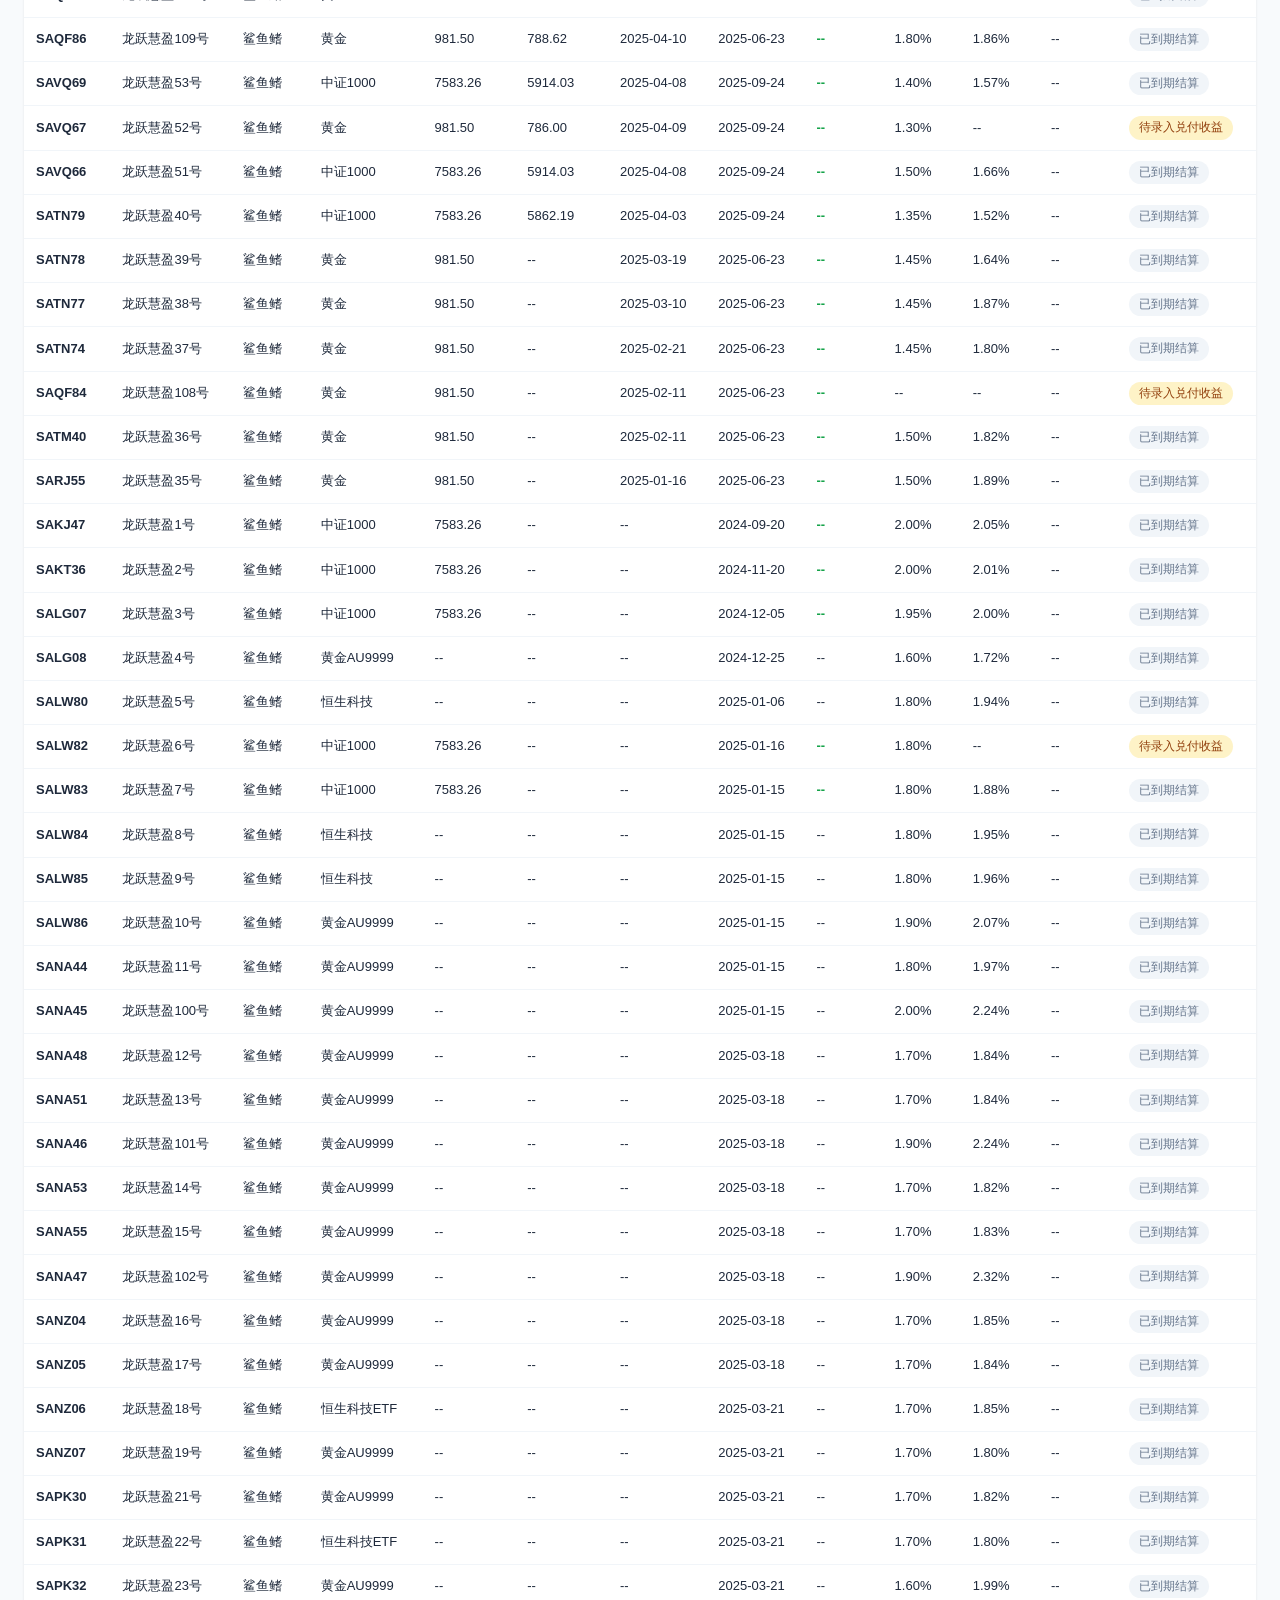
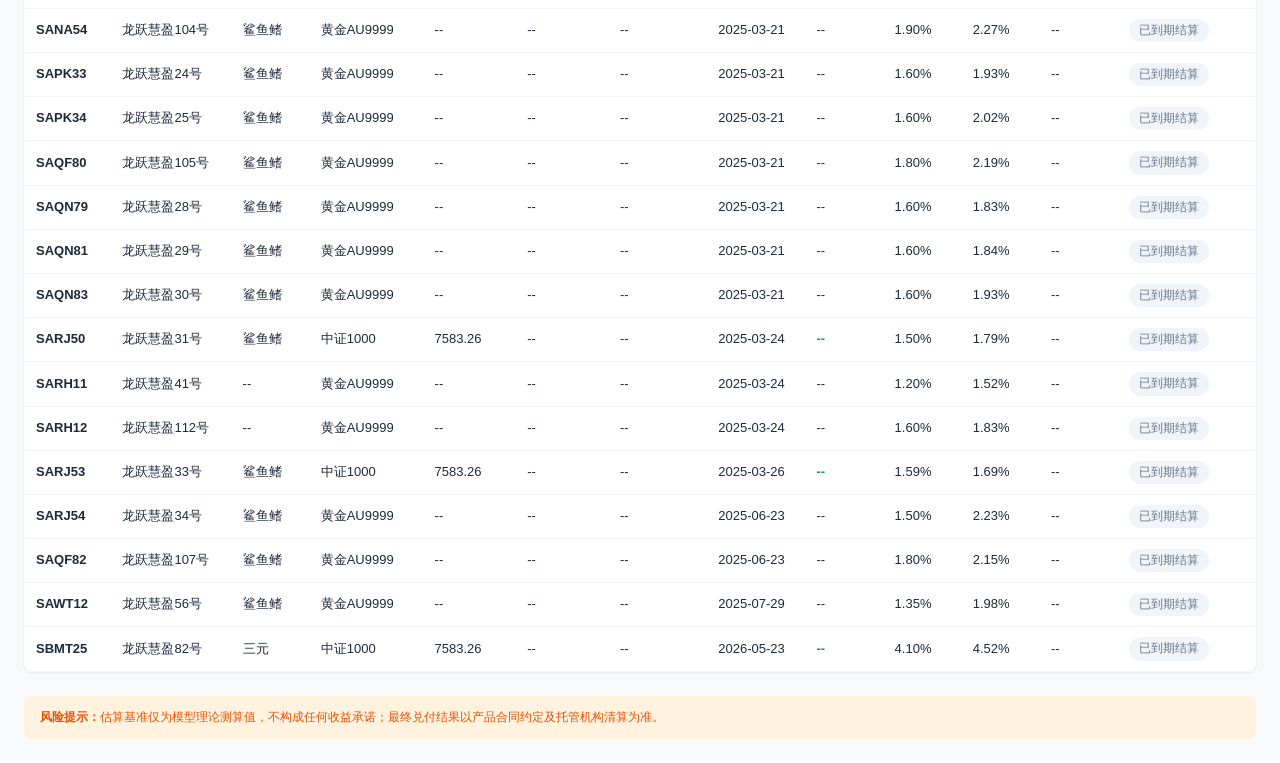
==== commit d49f3874: "补全到期产品最终基准+实际收益(Excel终止sheet 116个)；新增40个到期产品；列表页/详情页/admin增加实际收益列" ====
--- a/frontend/invest/investor_list.html
+++ b/frontend/invest/investor_list.html
@@ -104,10 +104,11 @@
       <th onclick="sortTable('contract_maturity_date')">到期日</th>
       <th onclick="sortTable('estimated_return')">估算基准</th>
       <th onclick="sortTable('performance_base')">最终基准</th>
+      <th onclick="sortTable('actual_final_return')">实际收益</th>
       <th onclick="sortTable('days_to_maturity')">剩余天数</th>
       <th onclick="sortTable('status')">状态</th>
     </tr></thead>
-    <tbody id="tableBody"><tr><td colspan="12" class="empty-msg">加载中...</td></tr></tbody>
+    <tbody id="tableBody"><tr><td colspan="13" class="empty-msg">加载中...</td></tr></tbody>
   </table>
 </section>
 
@@ -252,6 +253,7 @@
         <td>${p.contract_maturity_date || '--'}</td>
         <td class="${estClass}">${estReturn}</td>
         <td>${formatPercentShow(p.performance_base)}</td>
+        <td>${formatPercentShow(p.actual_final_return)}</td>
         <td>${p.days_to_maturity || '--'}</td>
         <td><span class="tag ${p.status_class}">${p.status}</span></td>
       </tr>`;
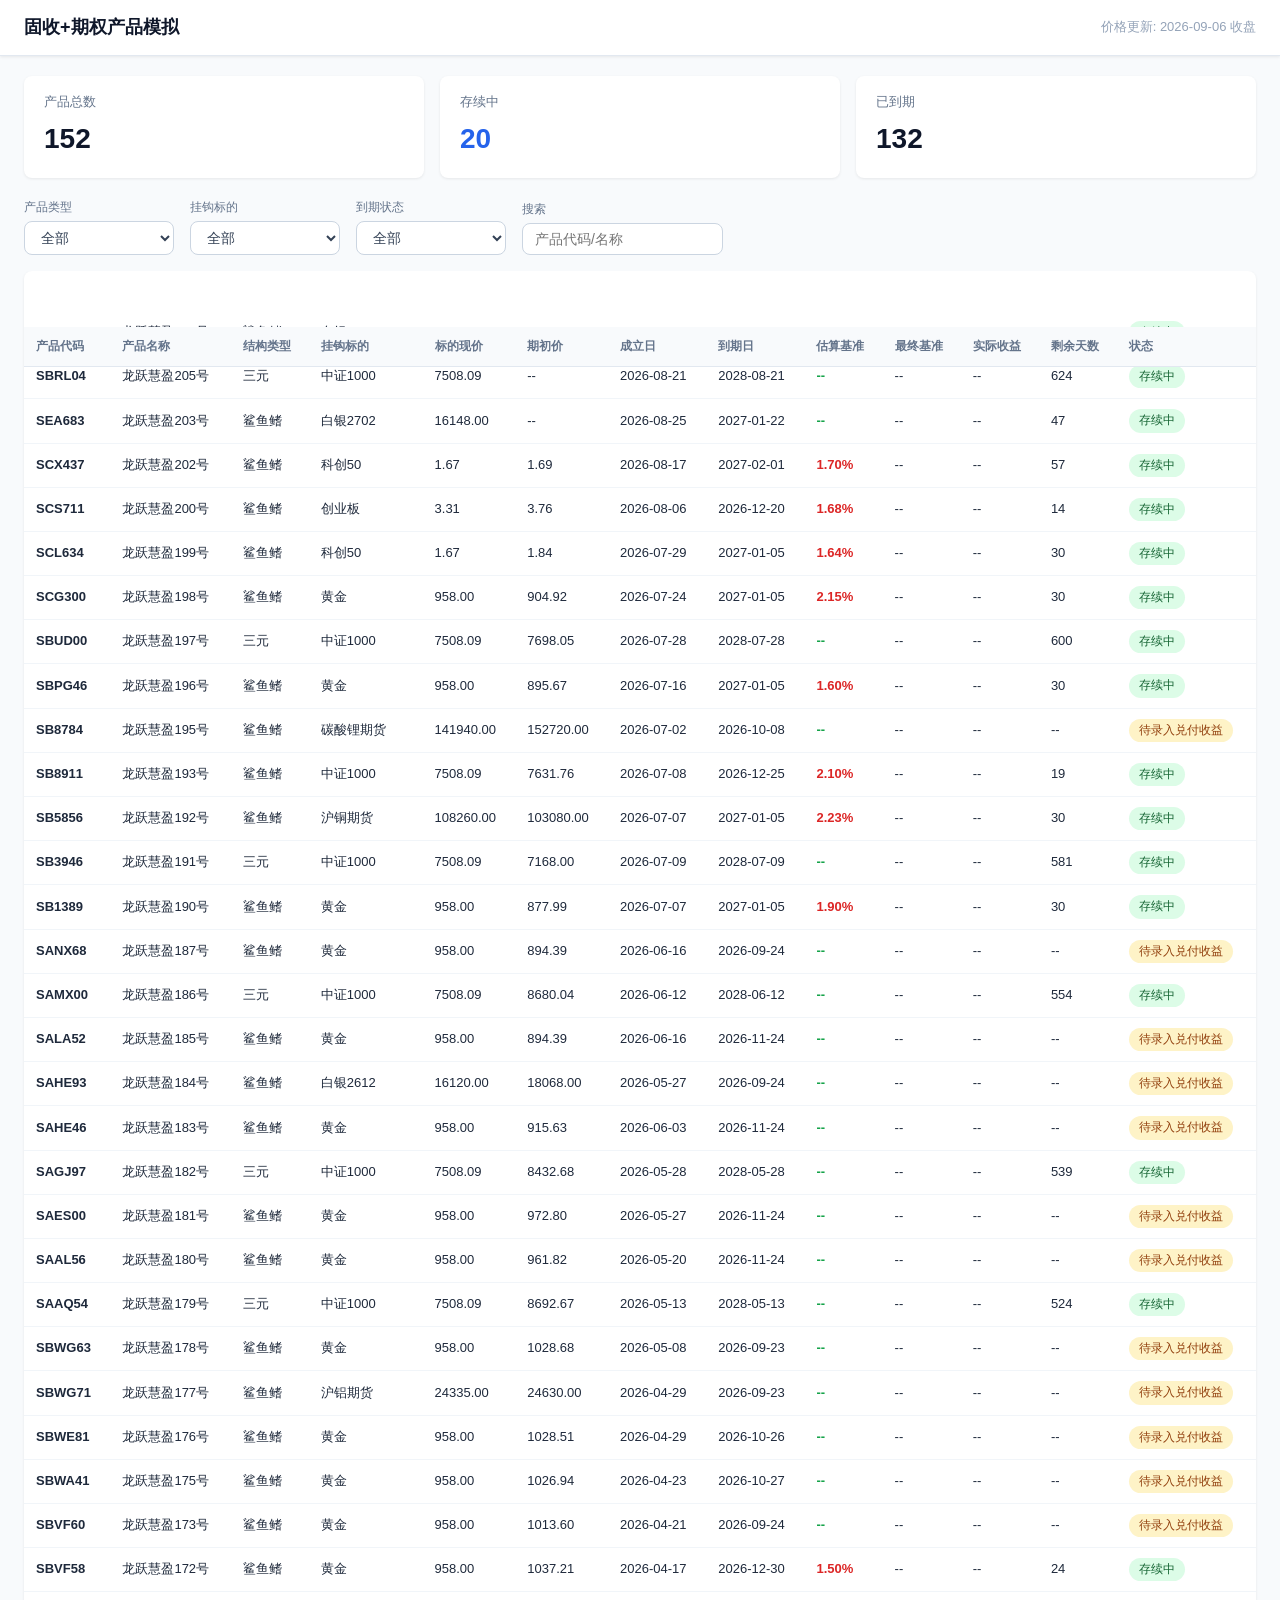
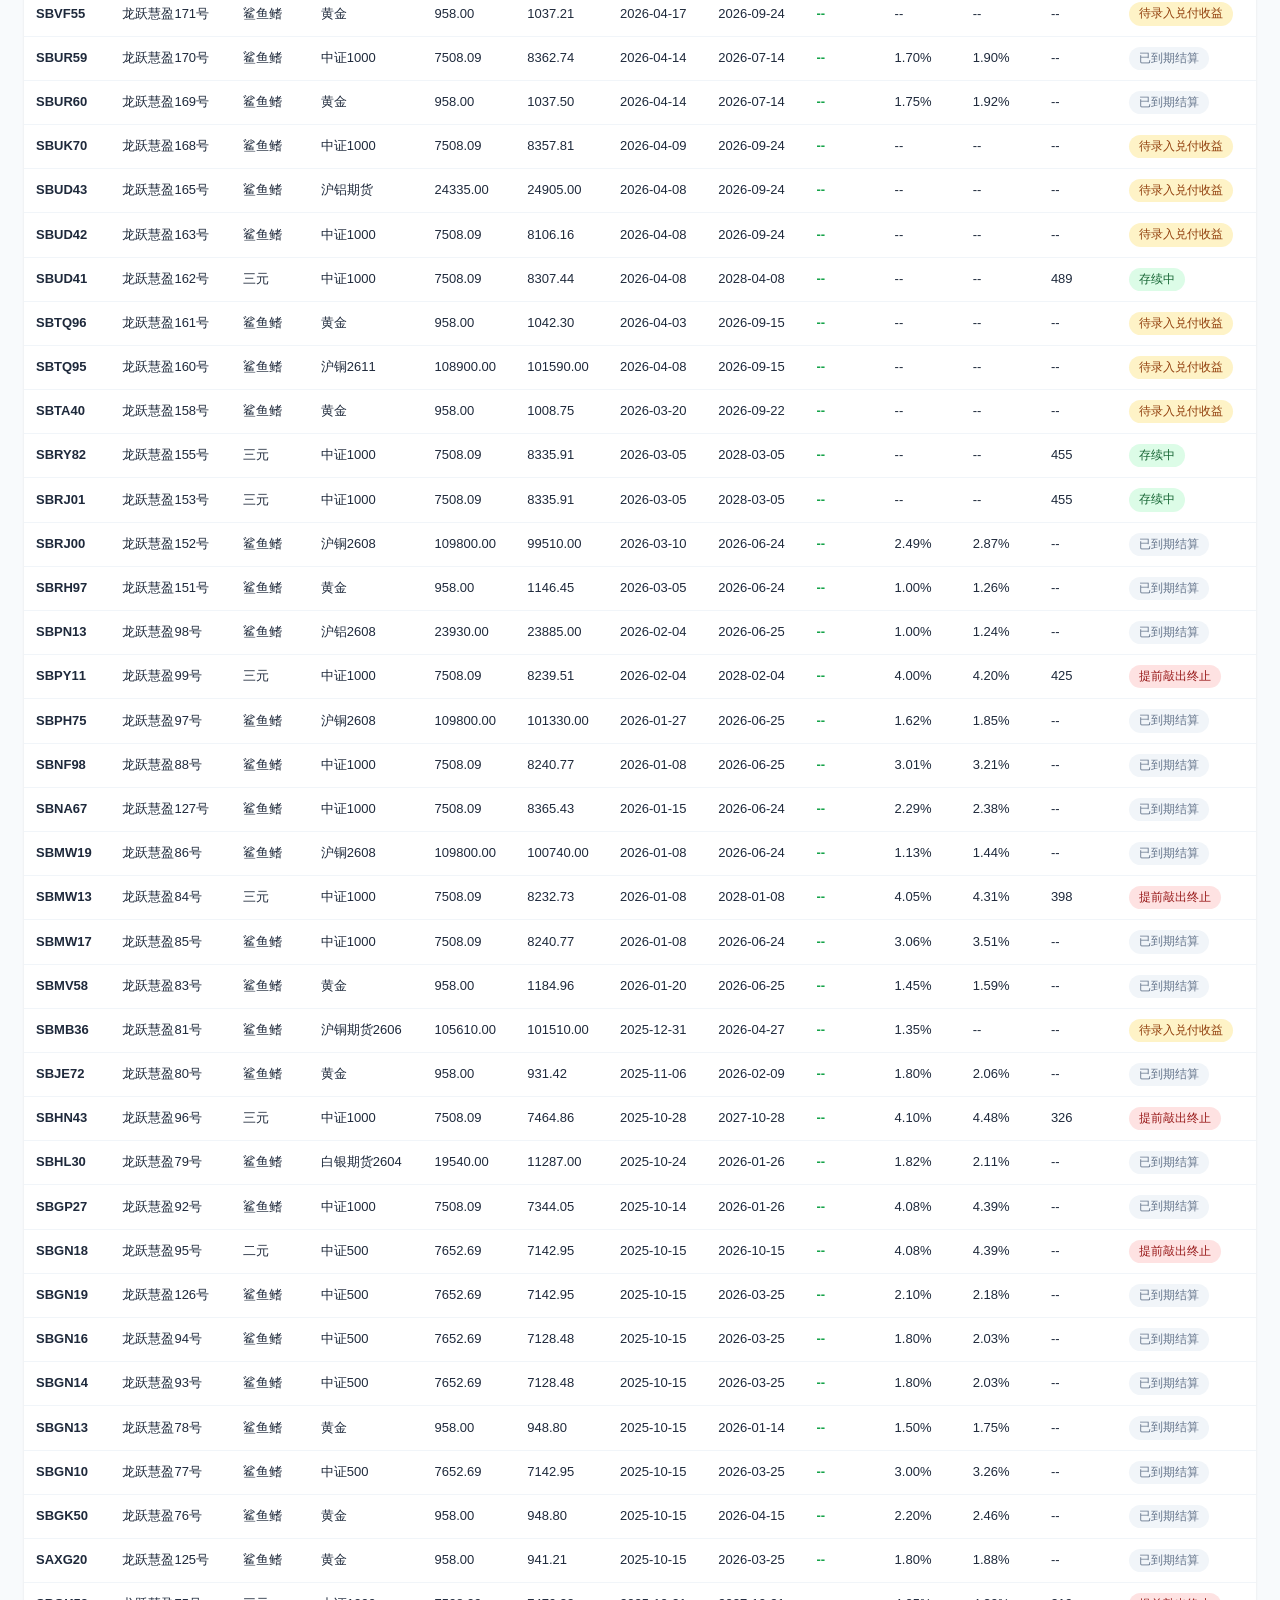
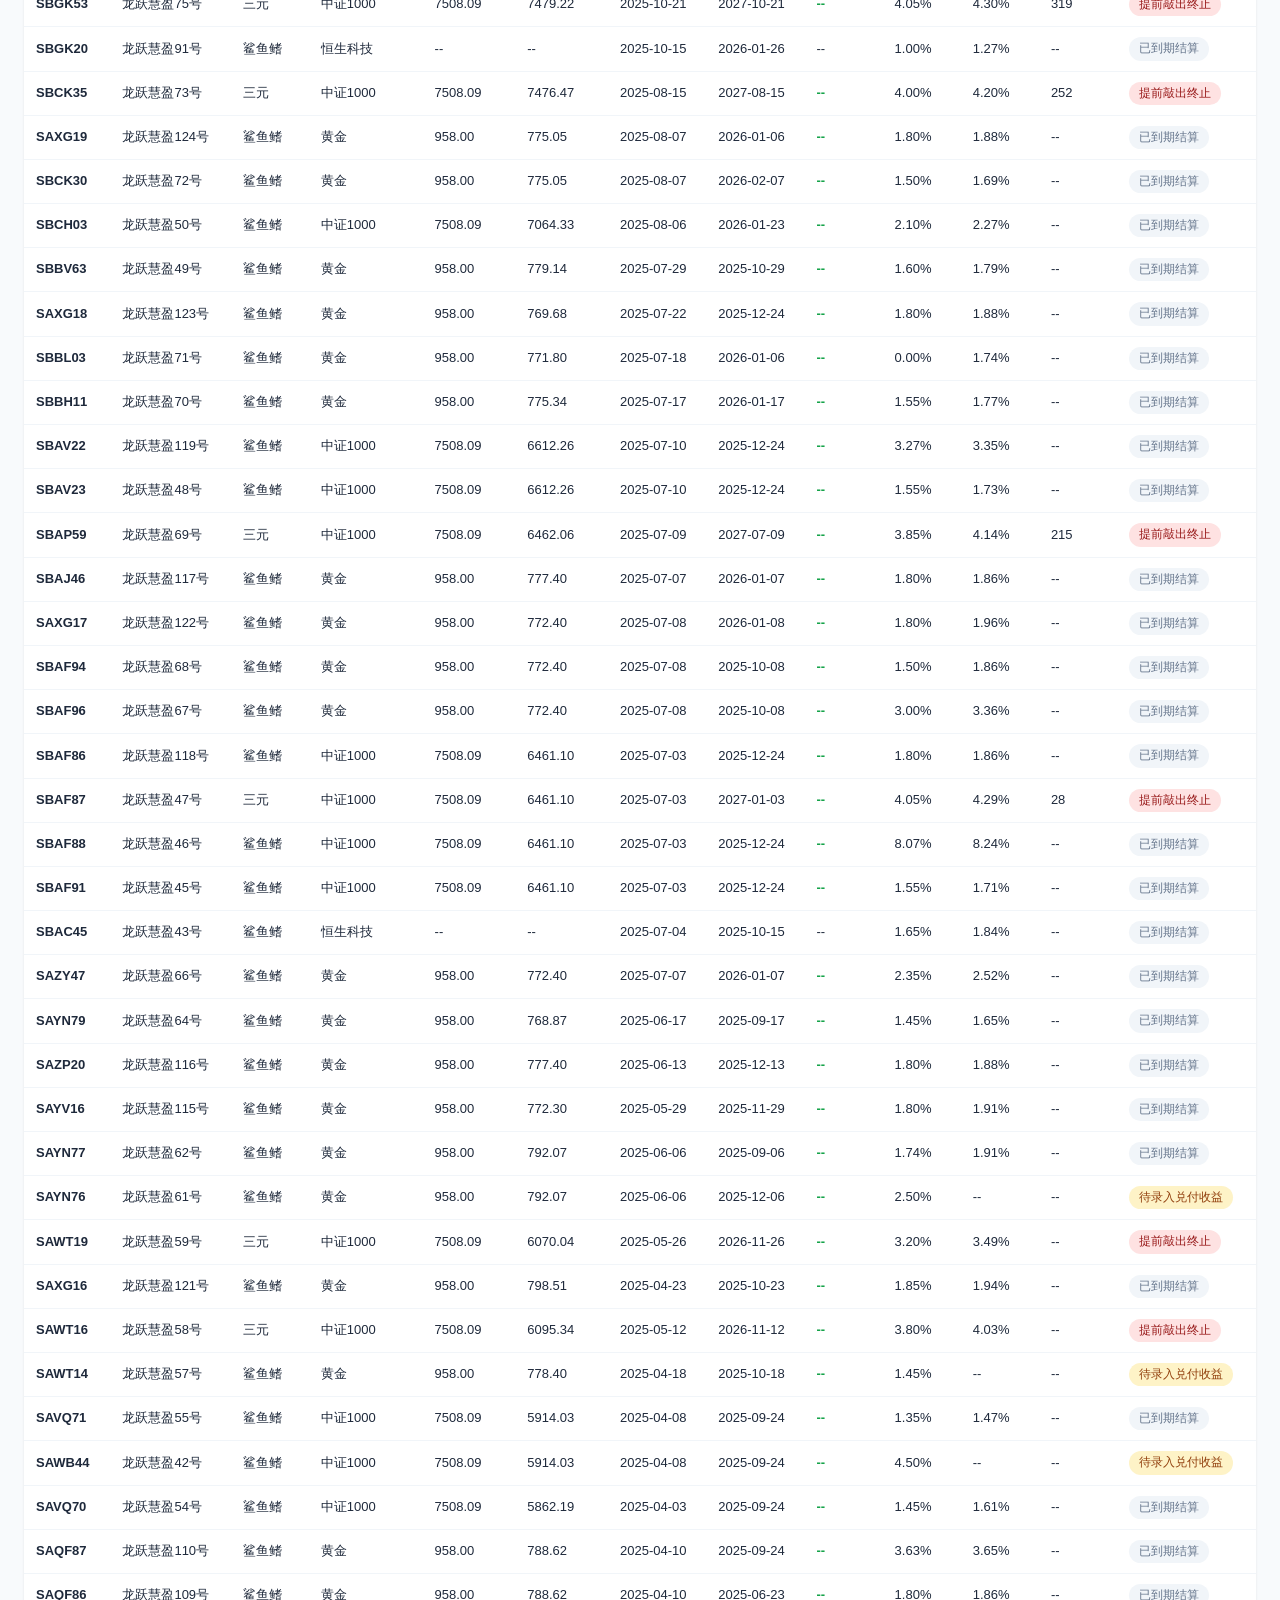
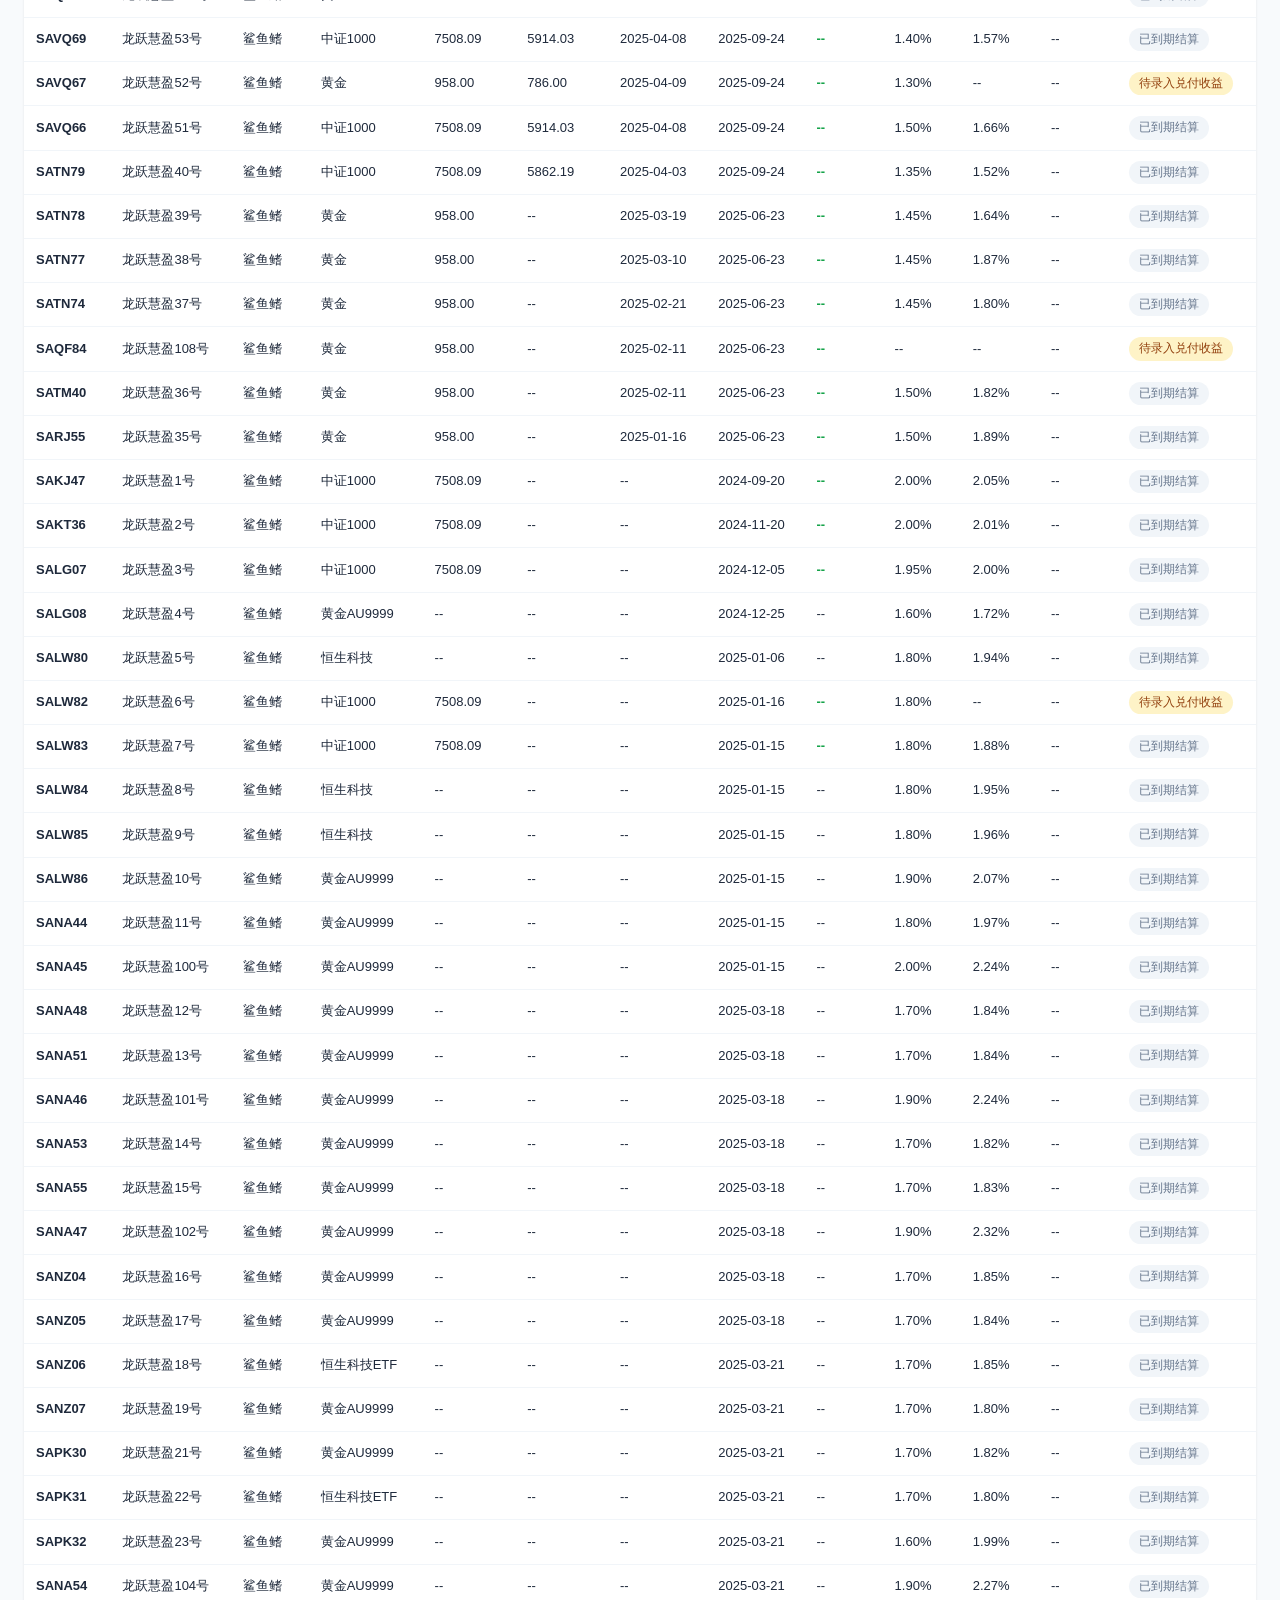
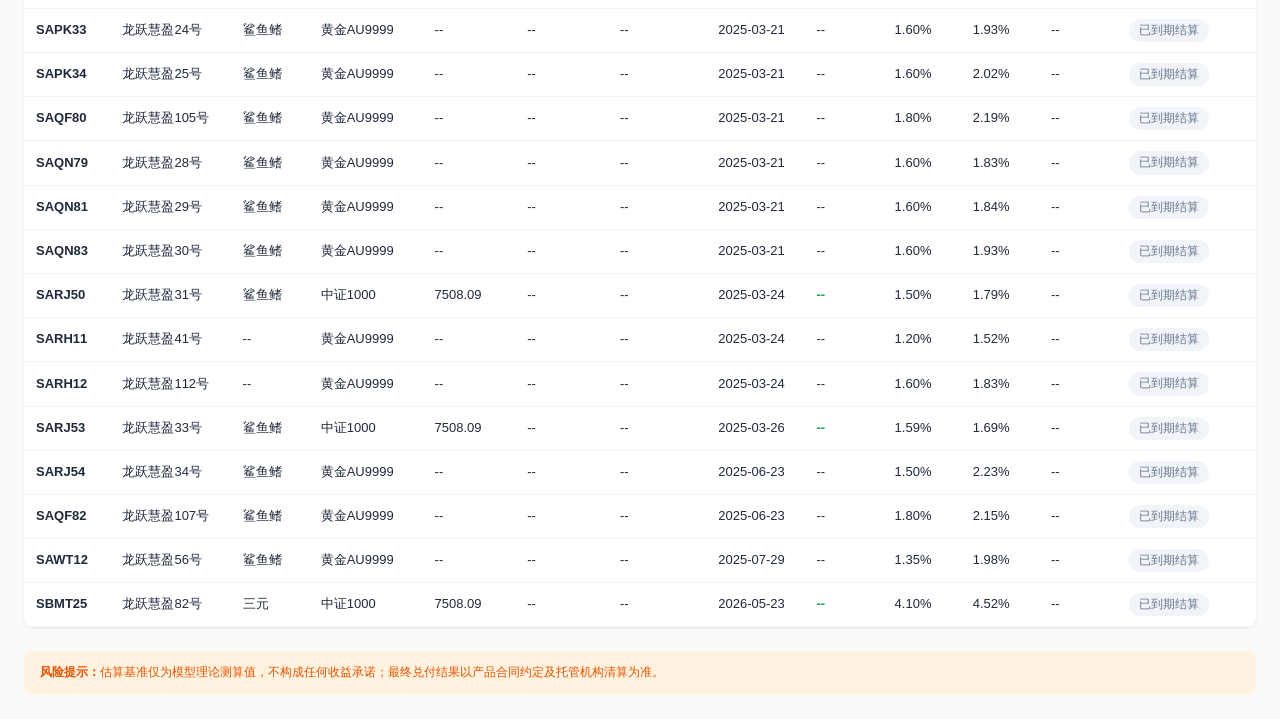
==== commit cd67058f: "feat: 展示页表头滚动固定" ====
--- a/frontend/invest/investor_list.html
+++ b/frontend/invest/investor_list.html
@@ -30,8 +30,8 @@
     .filter-group select,.filter-group input{padding:7px 12px;border:1px solid var(--g300);border-radius:var(--r);font-size:14px;background:#fff;color:var(--g700);min-width:150px;outline:none}
     .filter-group select:focus,.filter-group input:focus{border-color:var(--primary);box-shadow:0 0 0 3px rgba(37,99,235,.1)}
     .table-section{padding:0 24px 24px;overflow-x:auto}
-    .product-table{width:100%;border-collapse:collapse;background:#fff;border-radius:var(--r);overflow:hidden;box-shadow:var(--sh)}
-    .product-table th{background:var(--g50);padding:10px 12px;text-align:left;font-size:12px;font-weight:600;color:var(--g500);border-bottom:1px solid var(--g200);cursor:pointer;user-select:none;white-space:nowrap}
+    .product-table{width:100%;border-collapse:separate;border-spacing:0;background:#fff;border-radius:var(--r);box-shadow:var(--sh)}
+    .product-table th{background:var(--g50);padding:10px 12px;text-align:left;font-size:12px;font-weight:600;color:var(--g500);border-bottom:1px solid var(--g200);cursor:pointer;user-select:none;white-space:nowrap;position:sticky;top:56px;z-index:10}
     .product-table th:hover{color:var(--primary)}
     .product-table td{padding:10px 12px;font-size:13px;border-bottom:1px solid var(--g100);white-space:nowrap}
     .product-table tbody tr{cursor:pointer;transition:background .2s}
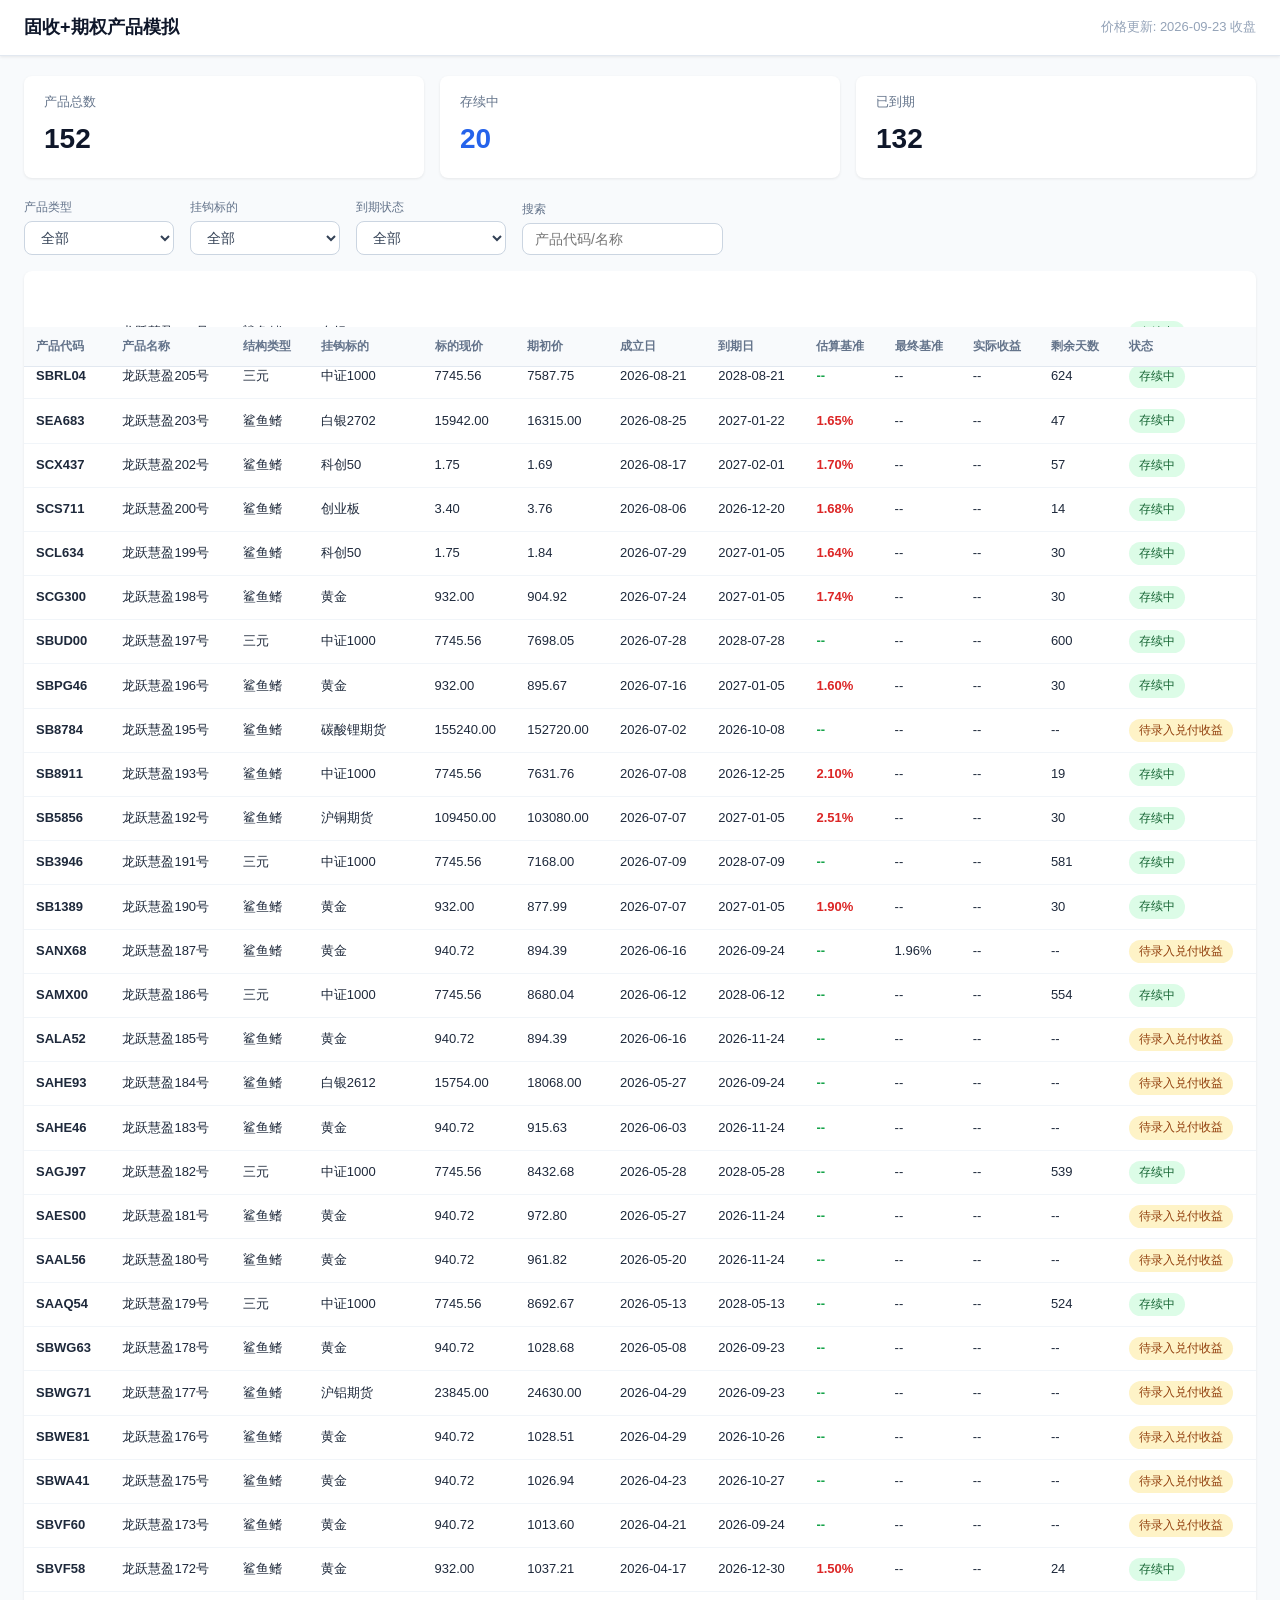
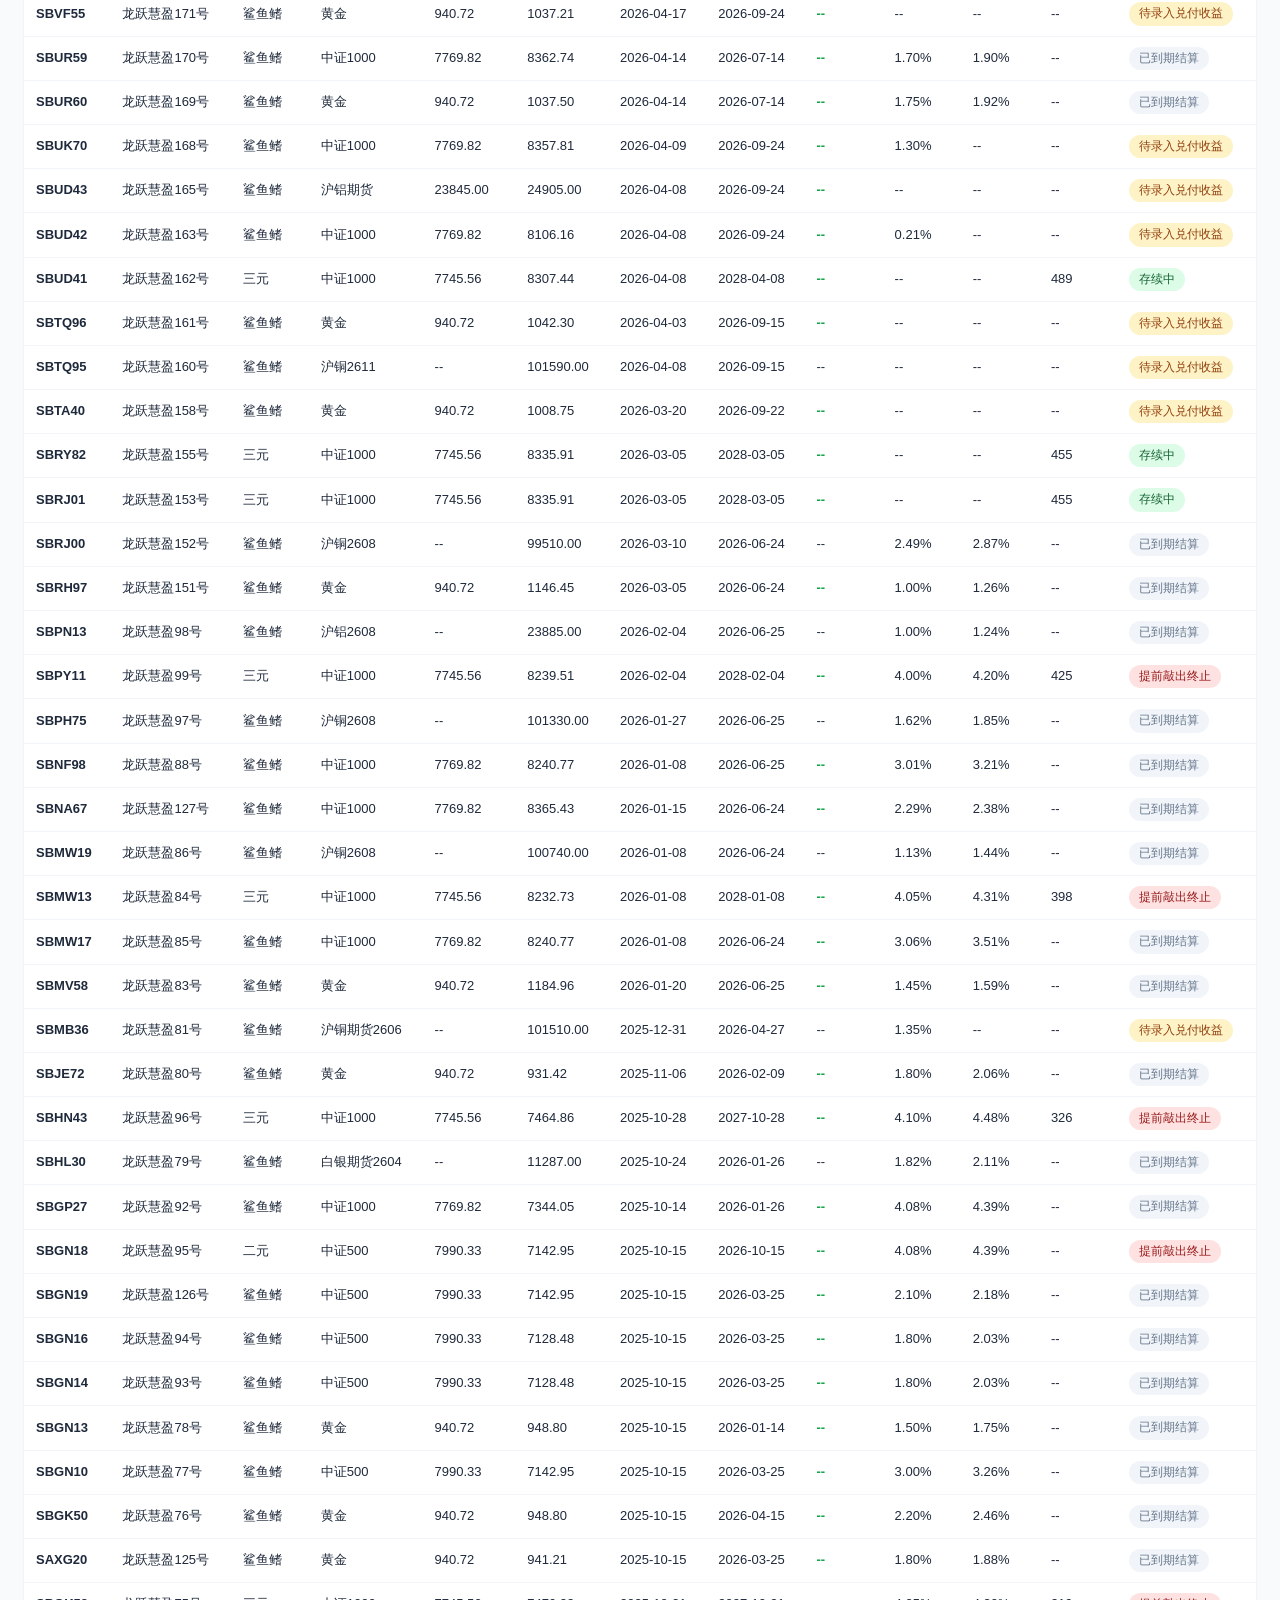
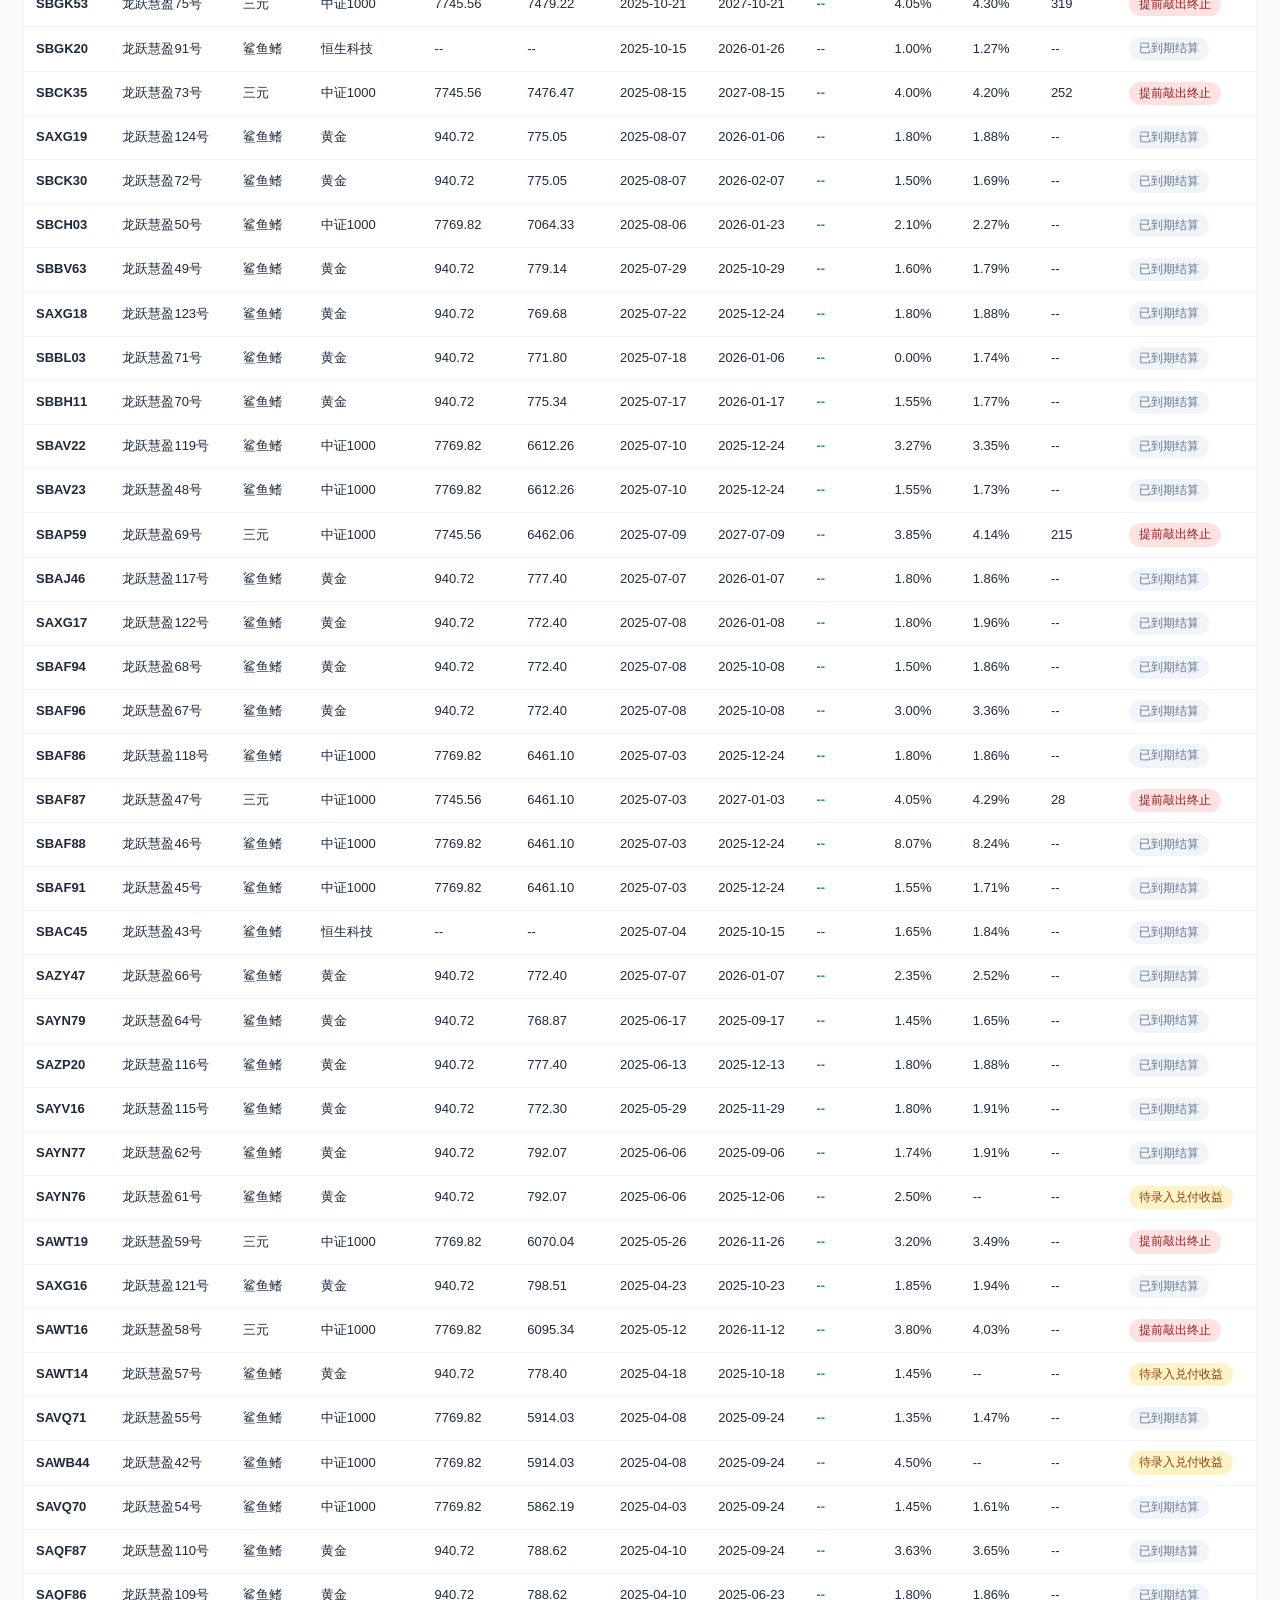
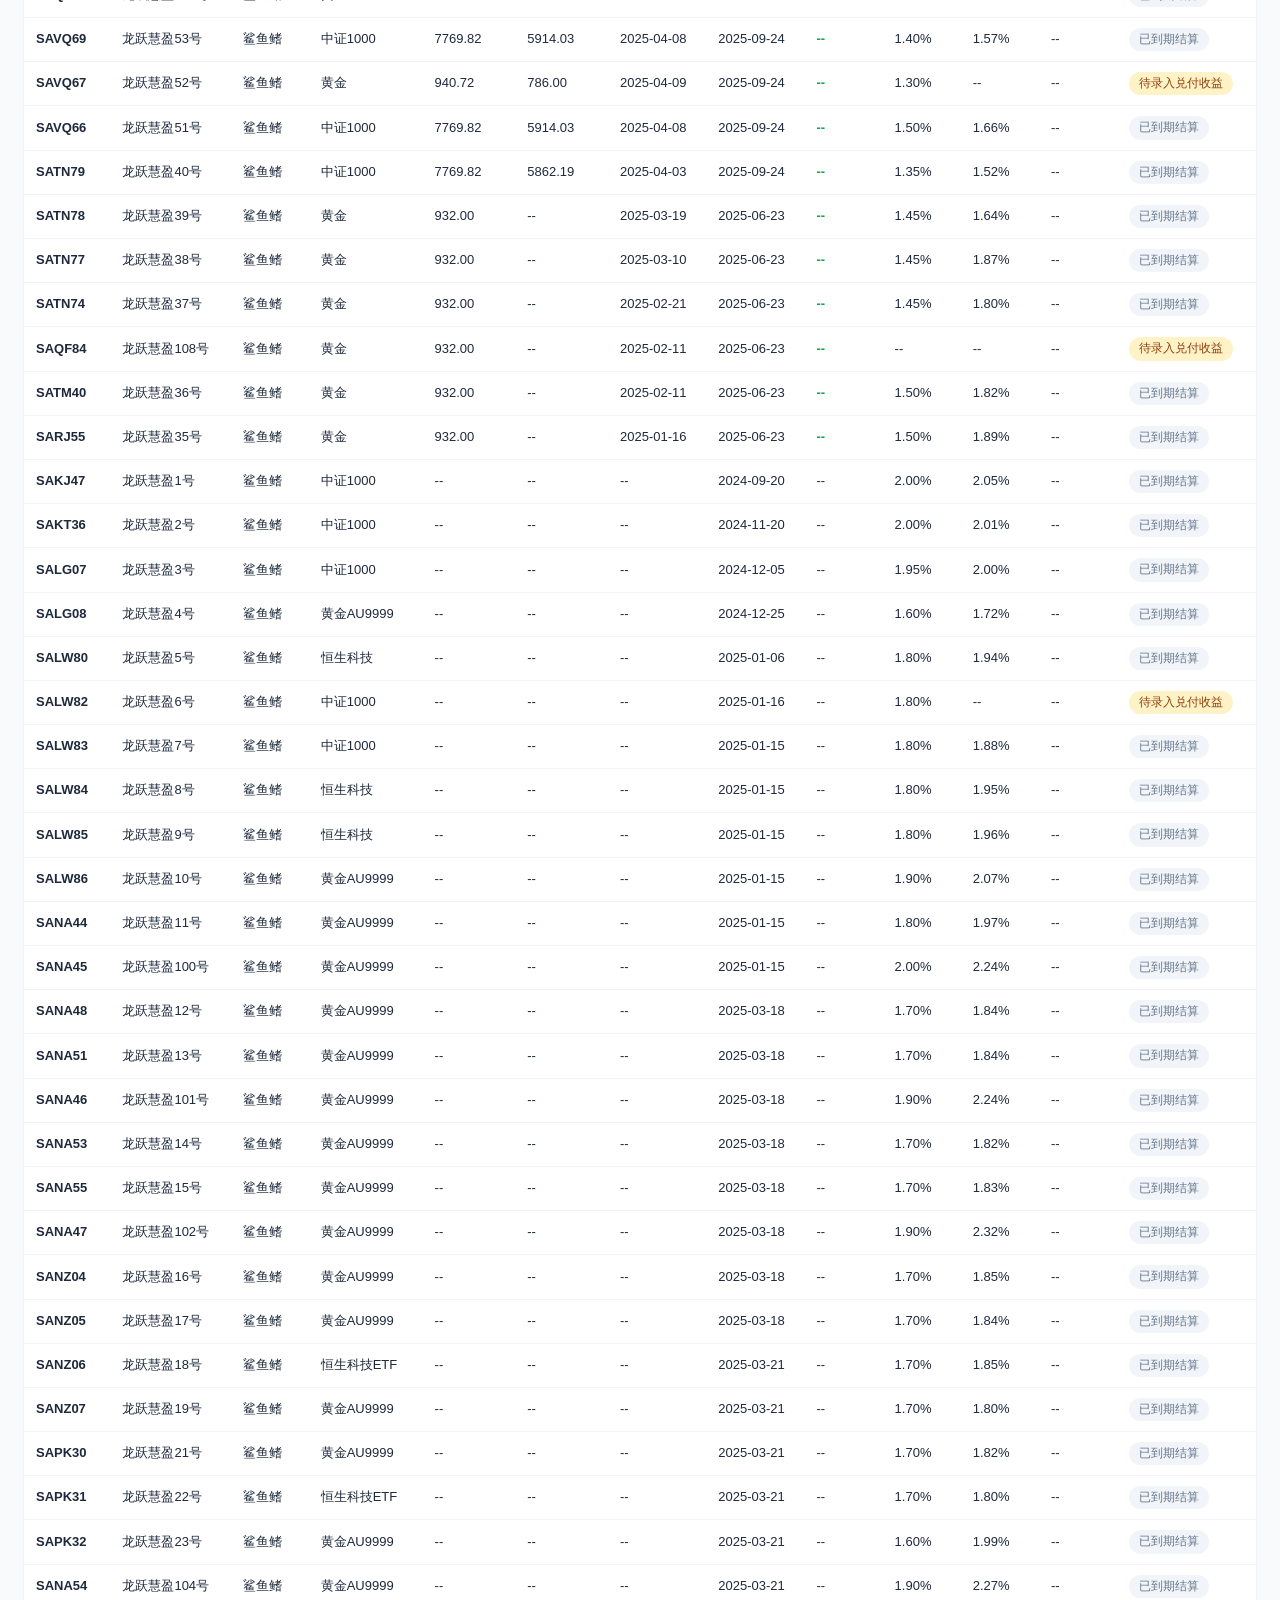
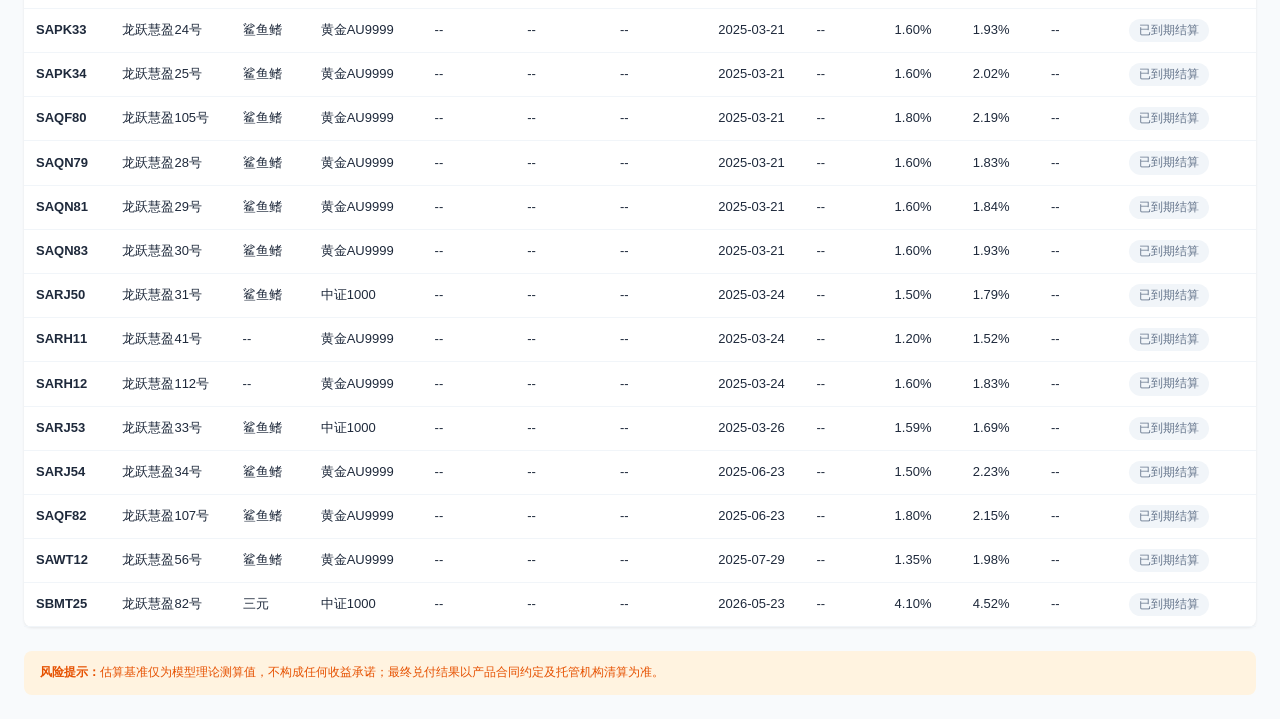
==== commit 873296ec: "feat: 前端同步冻结已过期末观察日产品的现价" ====
--- a/frontend/invest/investor_list.html
+++ b/frontend/invest/investor_list.html
@@ -186,9 +186,10 @@
     const today = new Date().toISOString().split('T')[0];
 
     displayList = productsData.products.map(prod => {
-      // 更新价格
+      // 更新价格（已过期末观察日的产品冻结现价，不再随行情刷新）
+      const ended = prod.end_obs_date && prod.end_obs_date < today;
       const code = getUnderlyingCode(prod.underlying);
-      if (code && prices[code]?.price) prod.underlying_price = prices[code].price;
+      if (!ended && code && prices[code]?.price) prod.underlying_price = prices[code].price;
       if (initialPrices[prod.product_code]?.price) prod.initial_price = initialPrices[prod.product_code].price;
       
       const statusObj = getProductStatusInfo(prod, today);
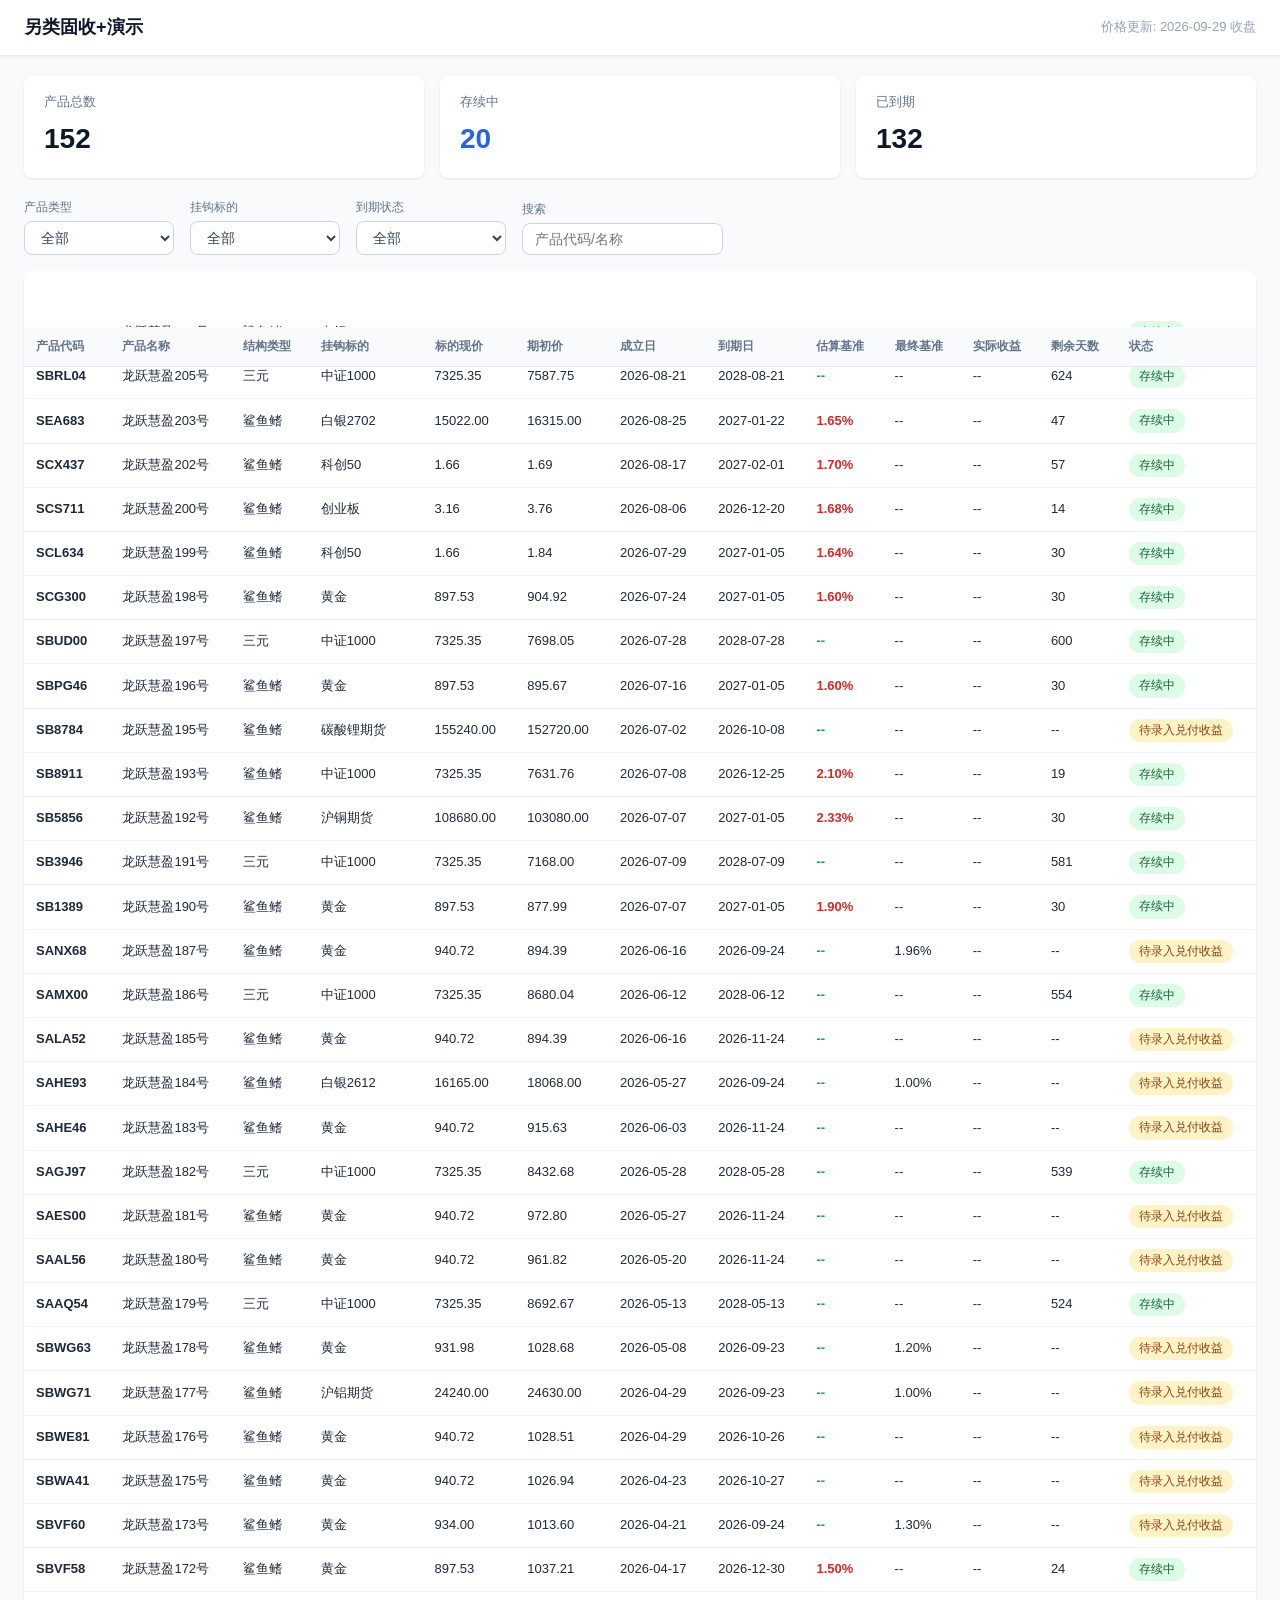
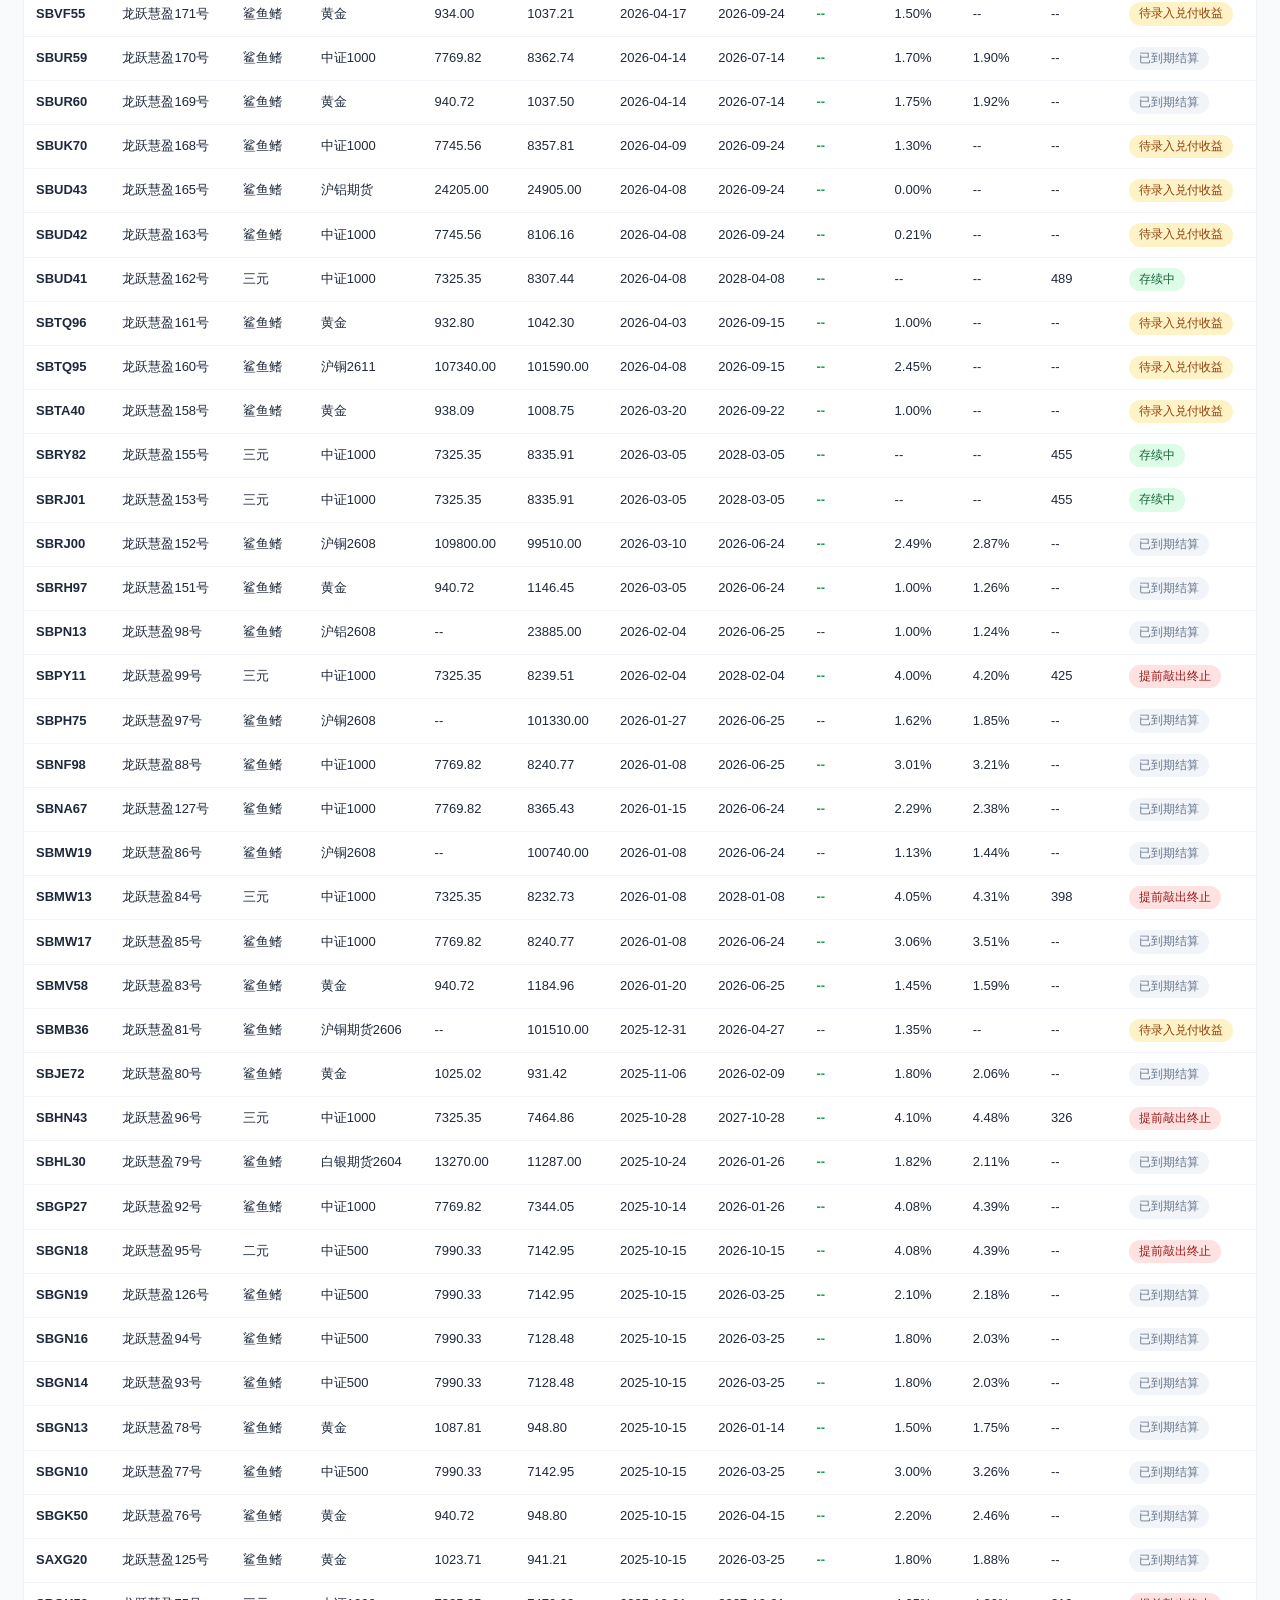
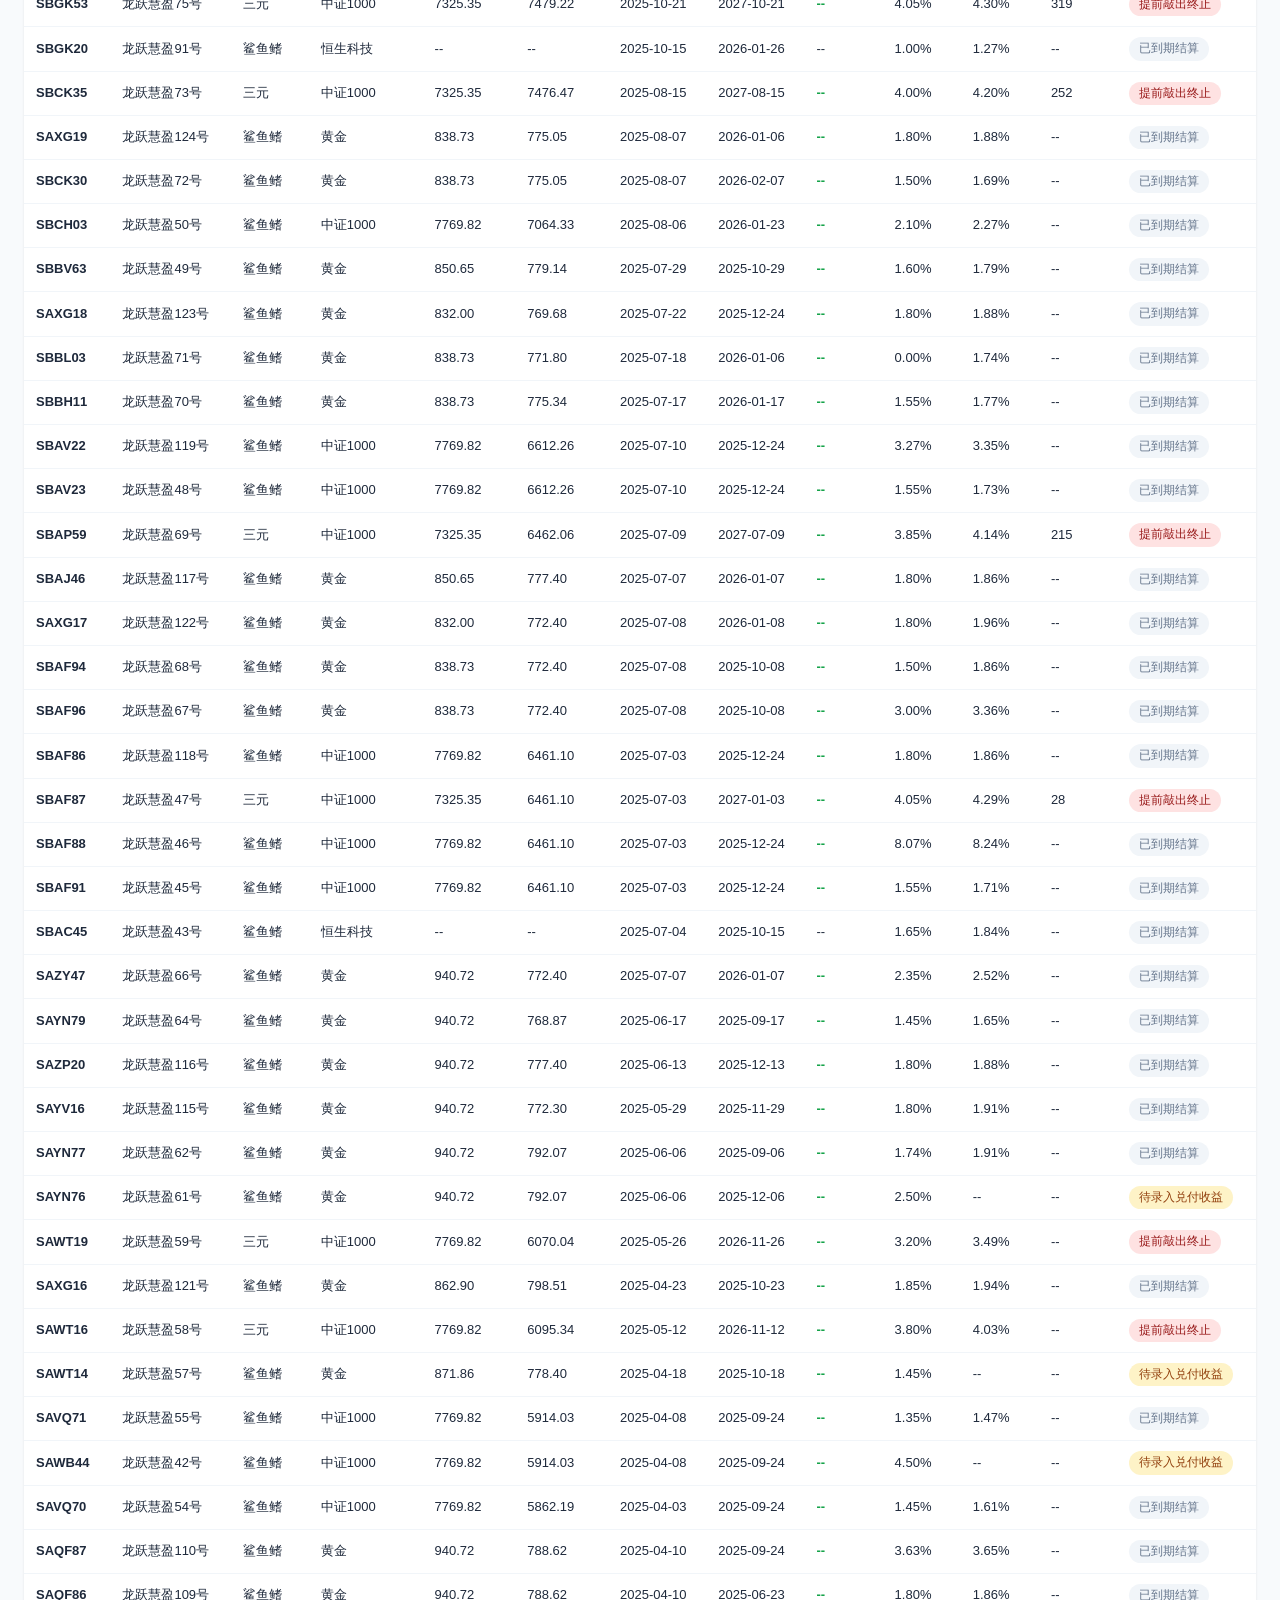
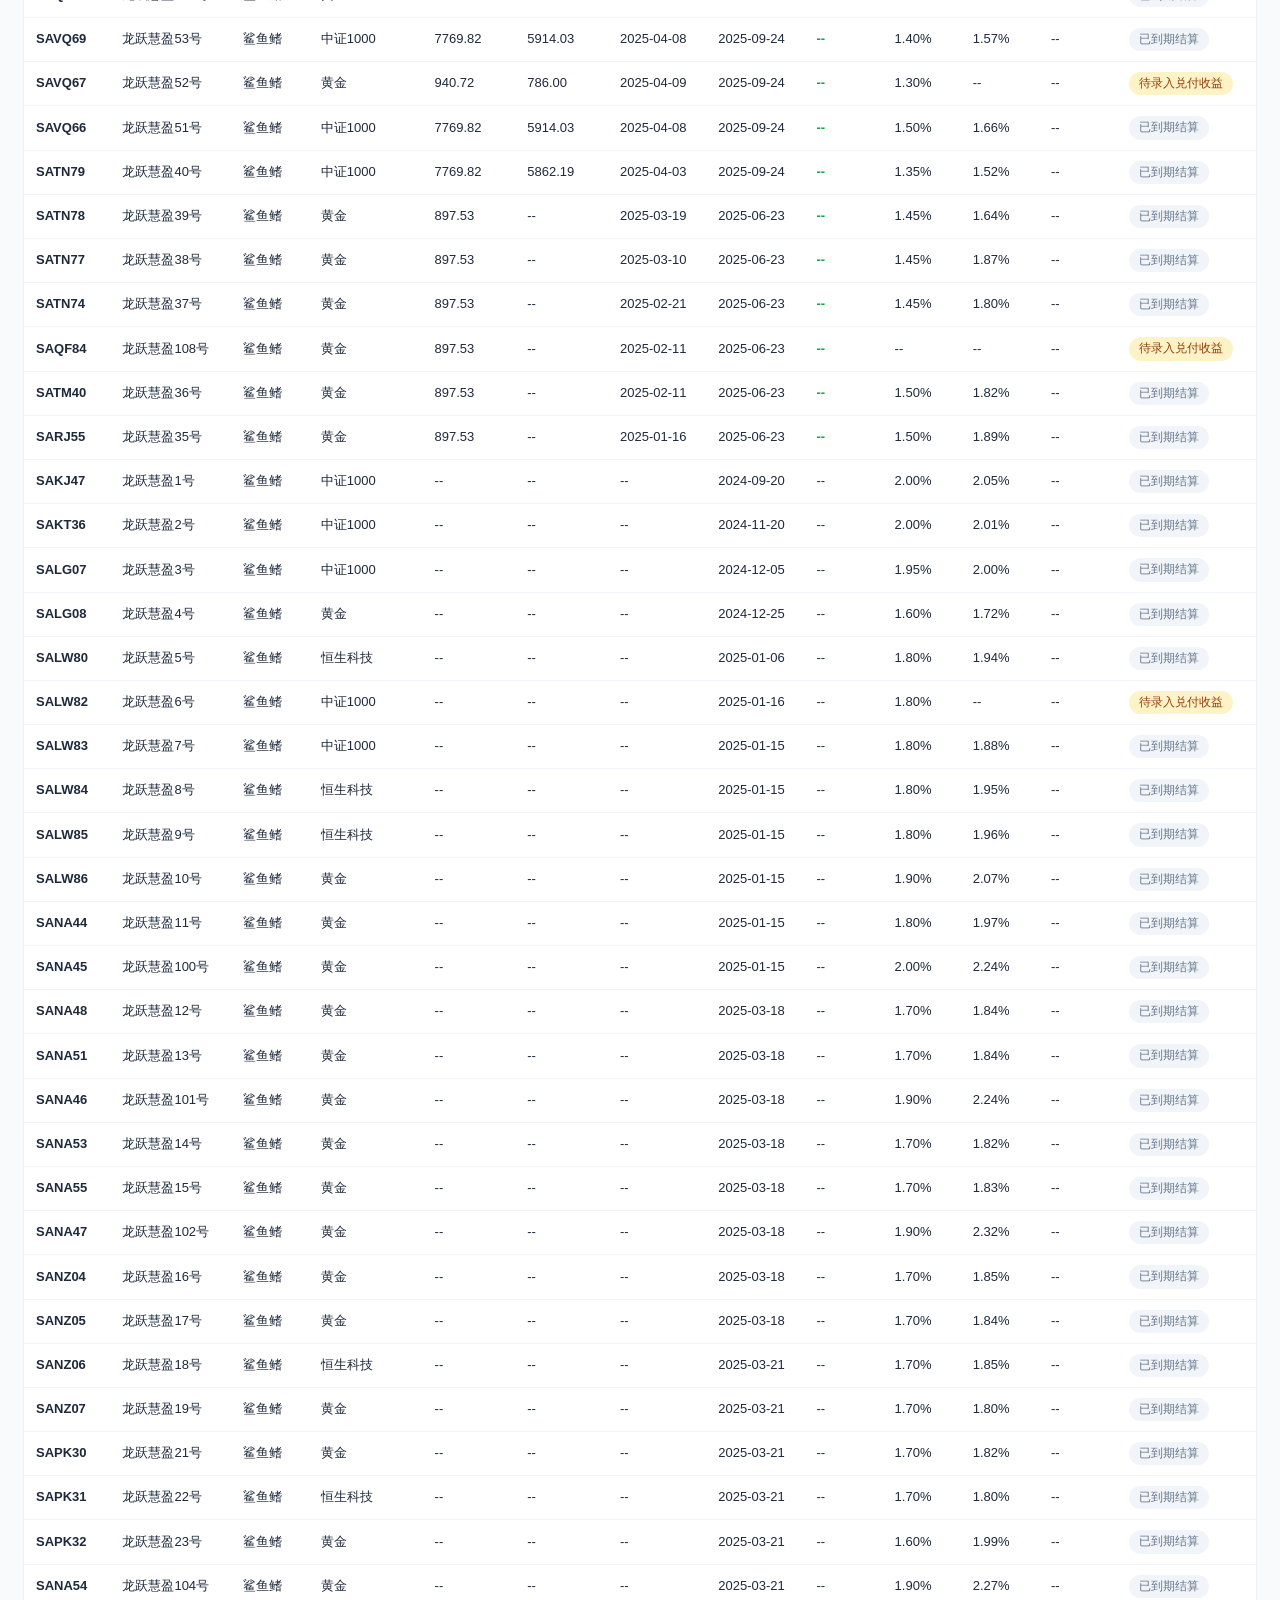
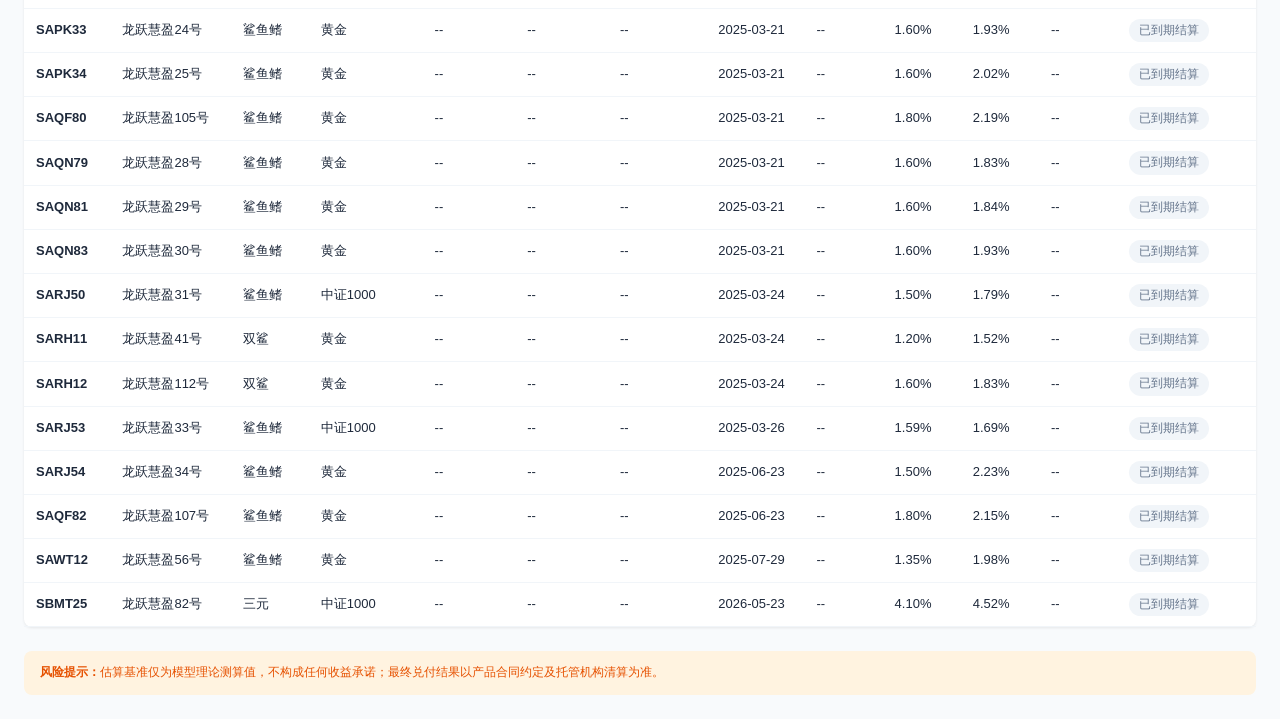
==== commit 8ce1e182: "chore: 展示页名称改为另类固收+演示/运作信息演示" ====
--- a/frontend/invest/investor_list.html
+++ b/frontend/invest/investor_list.html
@@ -3,7 +3,7 @@
 <head>
   <meta charset="UTF-8">
   <meta name="viewport" content="width=device-width, initial-scale=1.0">
-  <title>产品列表公示</title>
+  <title>另类固收+演示</title>
   <style>
     :root {
       --primary:#2563eb;--primary-dark:#1d4ed8;
@@ -53,7 +53,7 @@
 <body>
 
 <header class="header">
-  <h1 class="logo">固收+期权产品模拟</h1>
+  <h1 class="logo">另类固收+演示</h1>
   <div class="header-right">
     <span class="update-time" id="updateTime">--</span>
   </div>
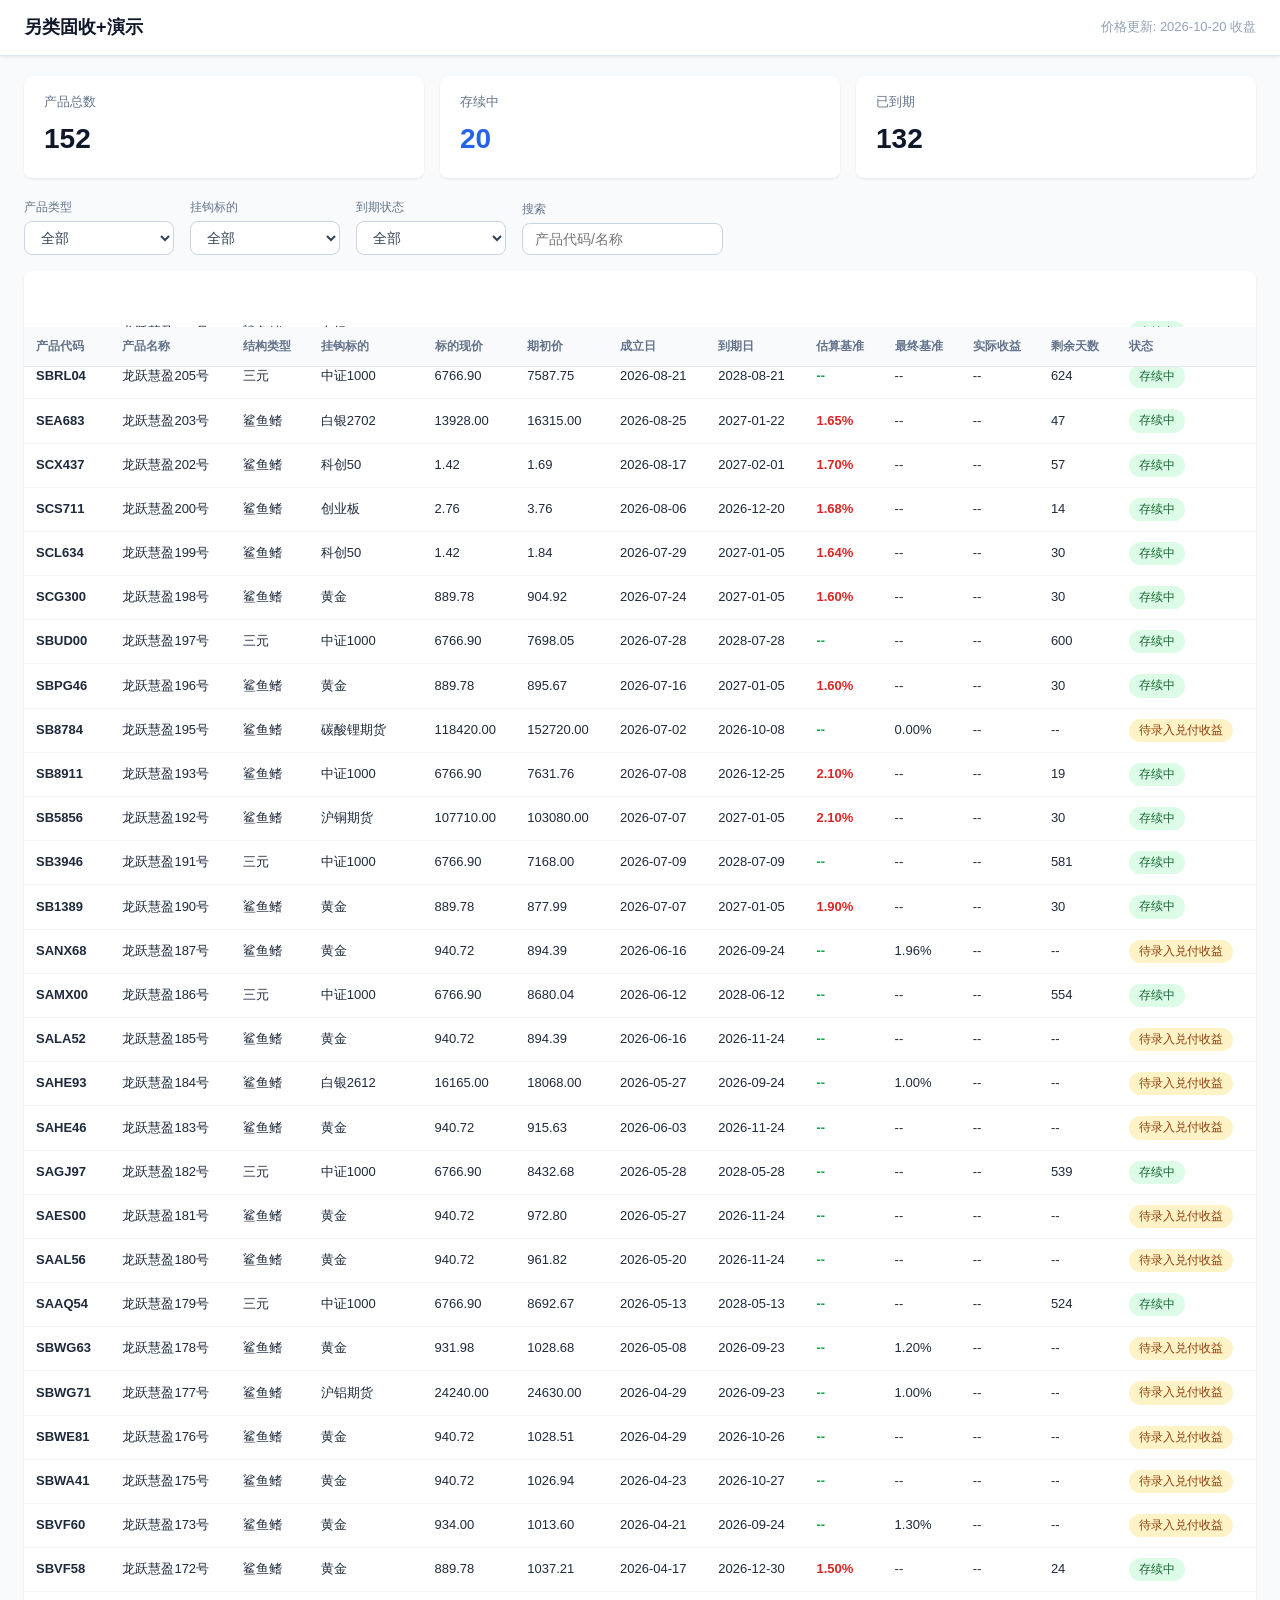
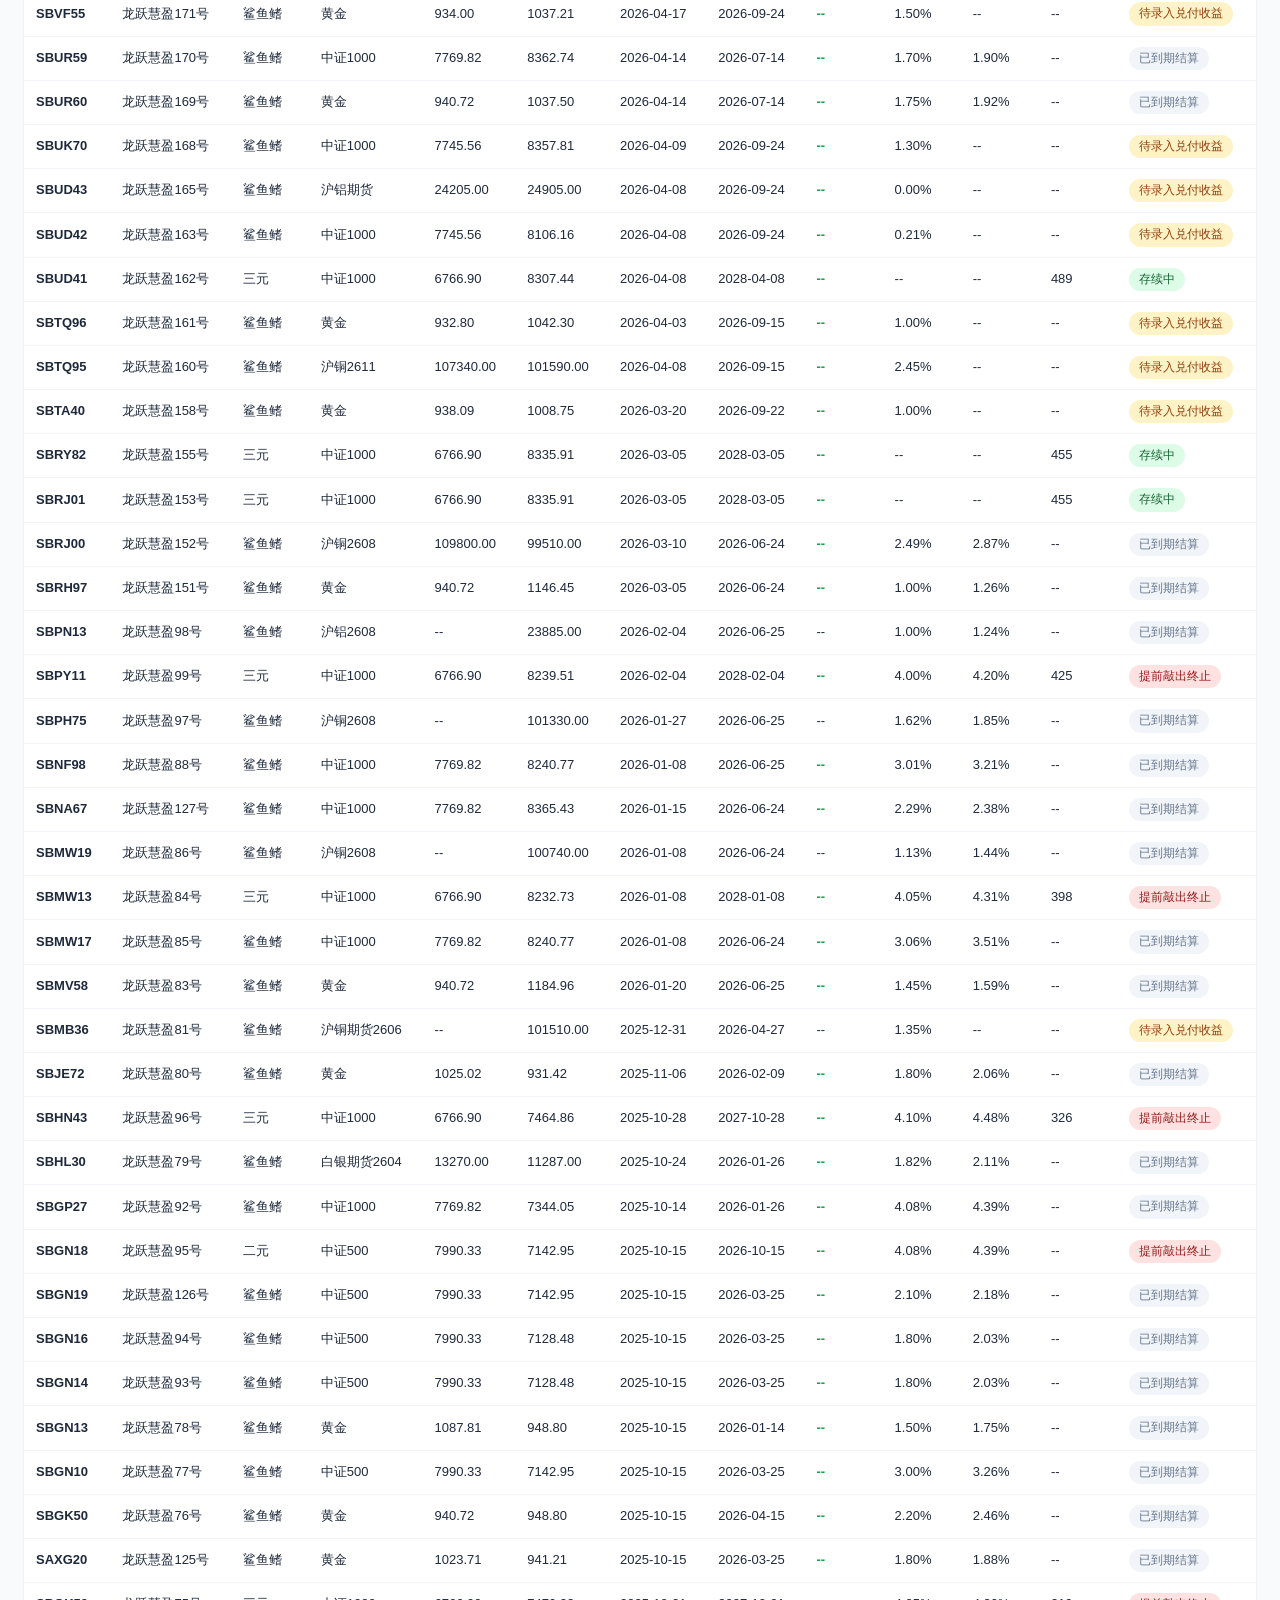
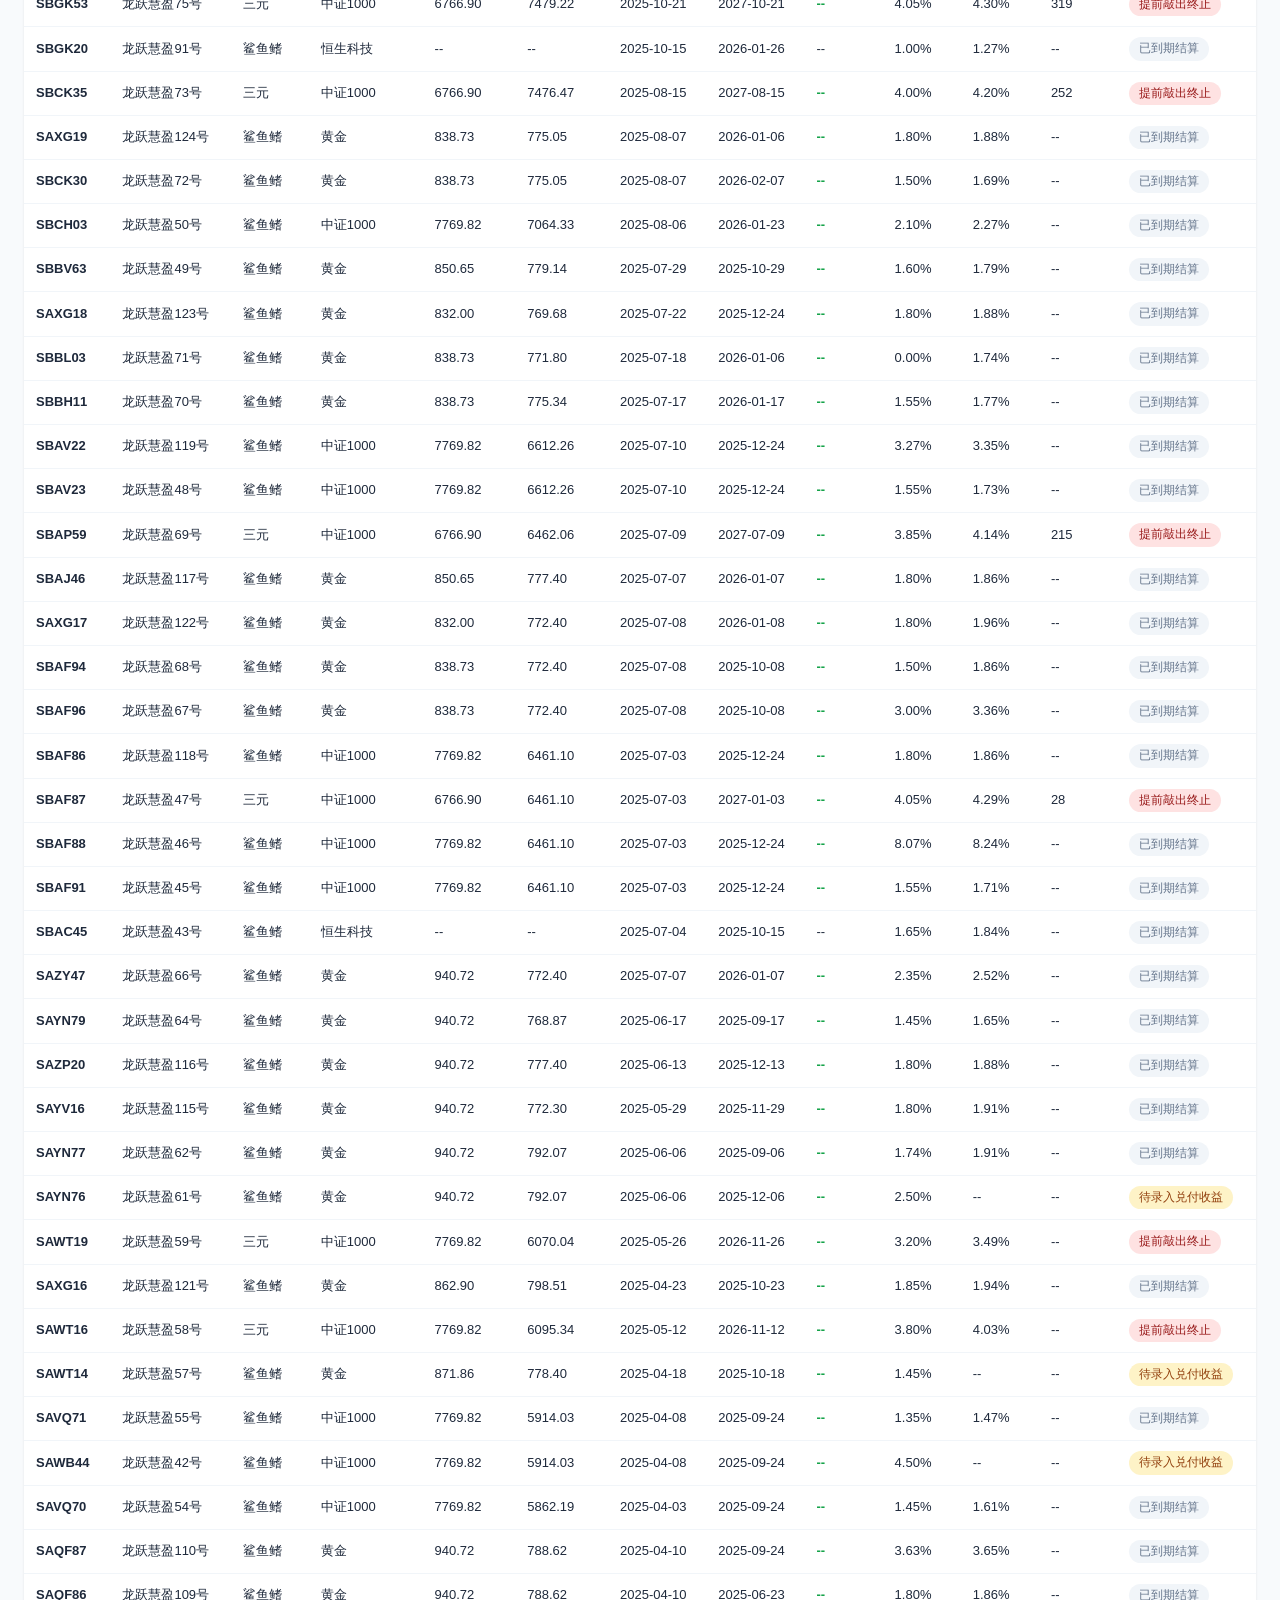
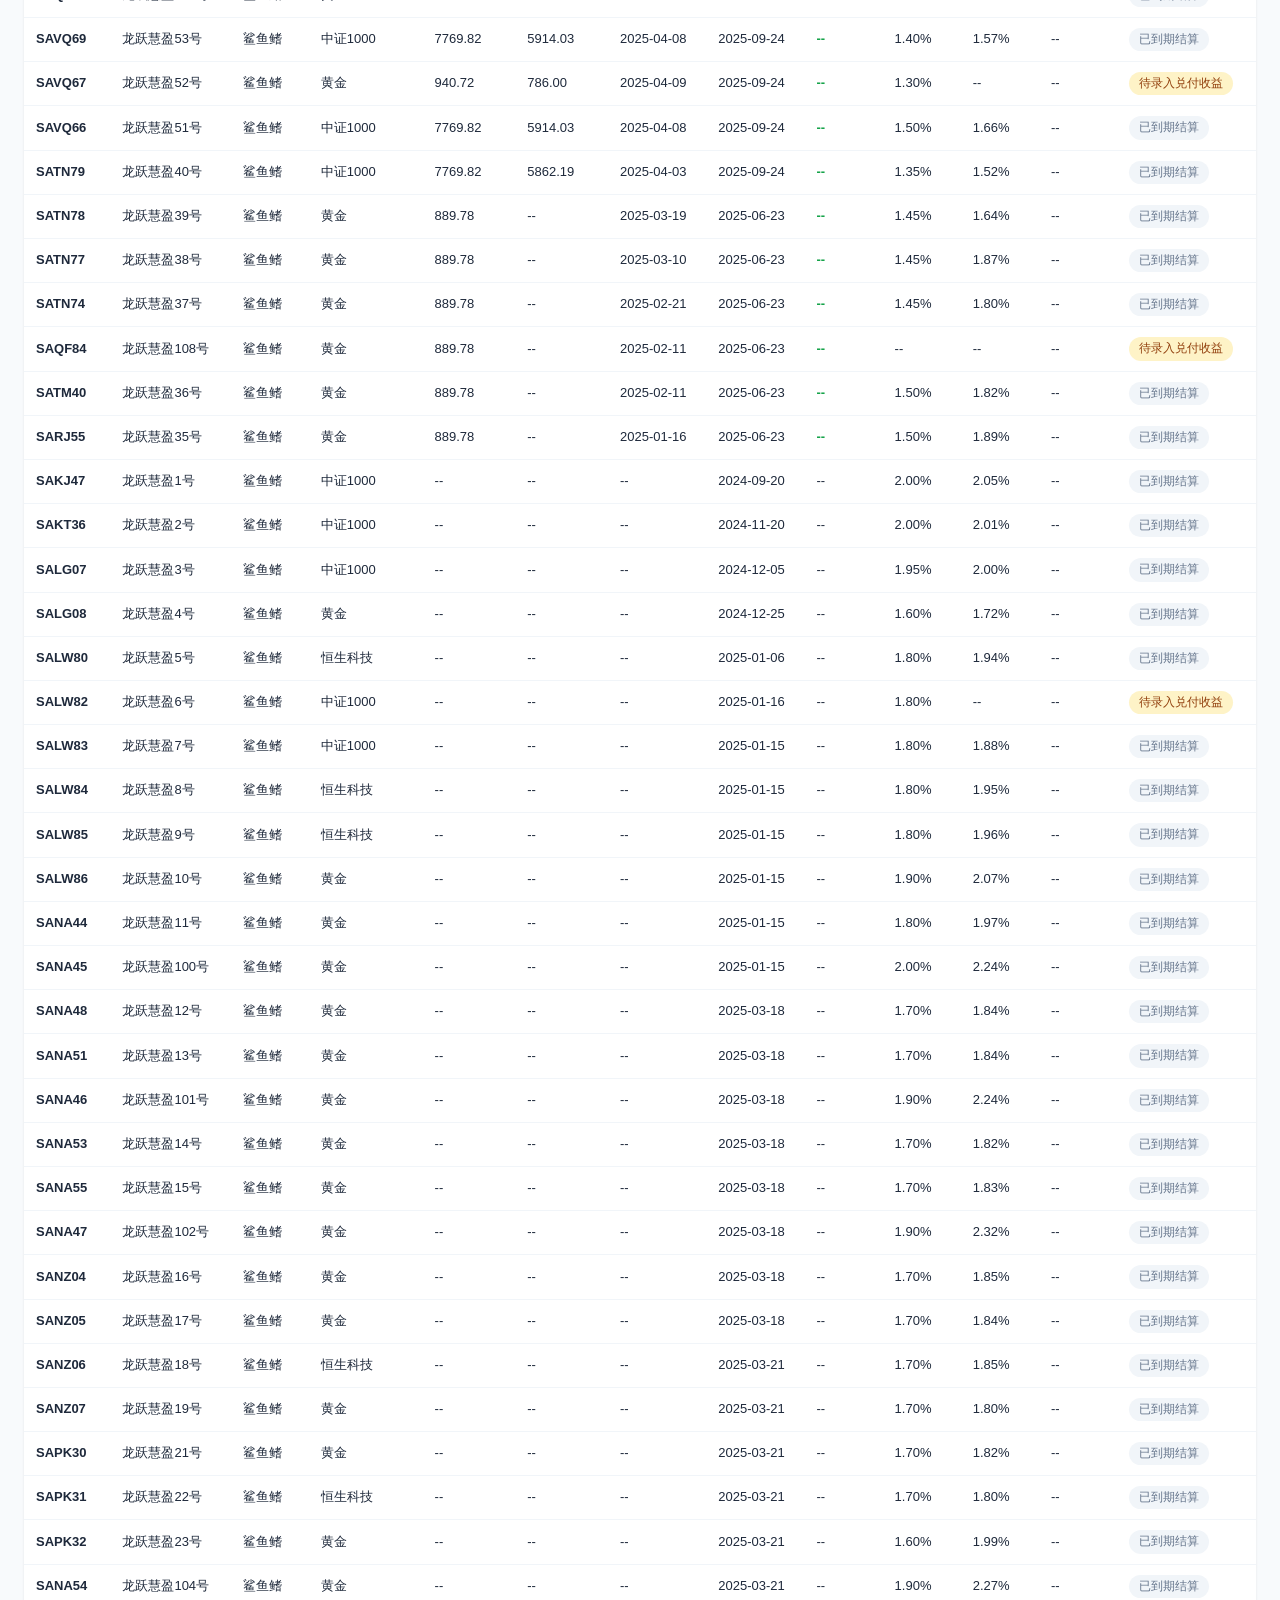
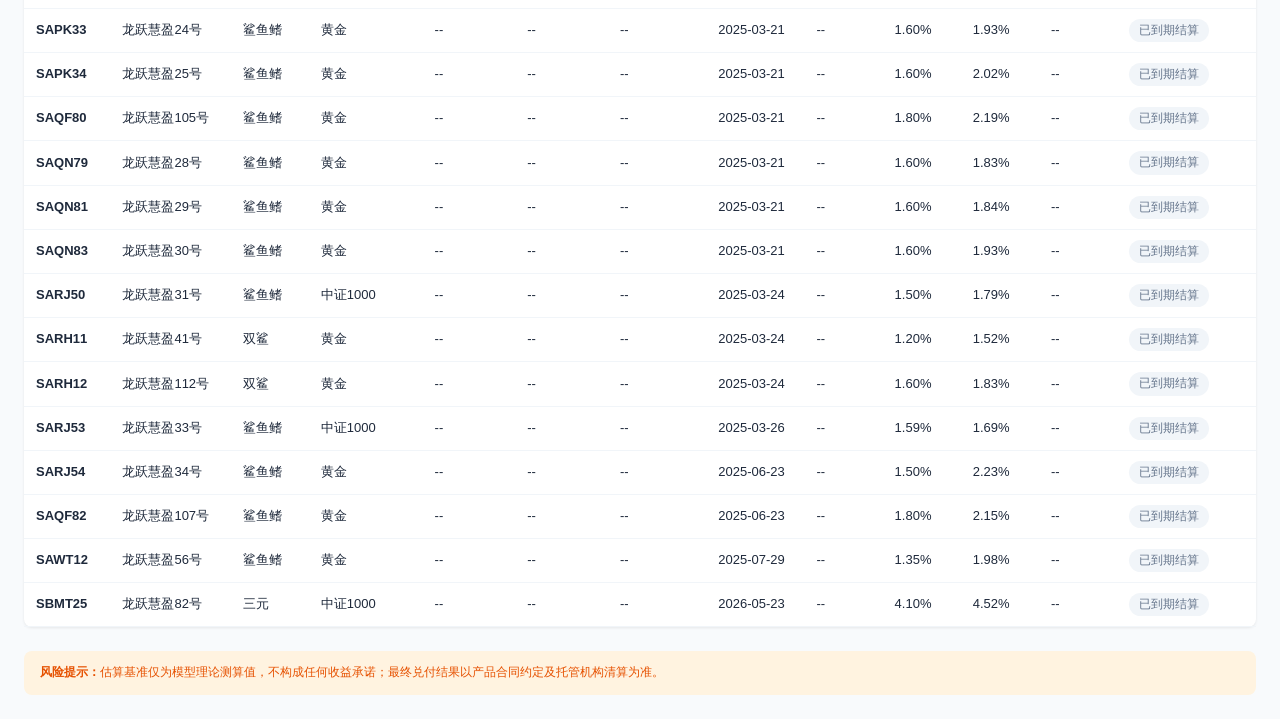
==== commit 0f5b706a: "fix: daily push rebase+retry, skip matured initial-price spam, Asia/Shanghai today - workflow: pull " ====
--- a/frontend/invest/investor_list.html
+++ b/frontend/invest/investor_list.html
@@ -183,7 +183,7 @@
     const underlying = document.getElementById('filterUnderlying').value;
     const maturedFilter = document.getElementById('filterMatured').value;
     const search = document.getElementById('filterSearch').value.toLowerCase();
-    const today = new Date().toISOString().split('T')[0];
+    const today = new Date().toLocaleDateString('en-CA', { timeZone: 'Asia/Shanghai' });
 
     displayList = productsData.products.map(prod => {
       // 更新价格（已过期末观察日的产品冻结现价，不再随行情刷新）
@@ -220,7 +220,7 @@
 
   // 更新统计
   function updateStats() {
-    const today = new Date().toISOString().split('T')[0];
+    const today = new Date().toLocaleDateString('en-CA', { timeZone: 'Asia/Shanghai' });
     const all = productsData.products;
     const total = all.length;
     const matured = all.filter(p => isProductMatured(p, today)).length;
